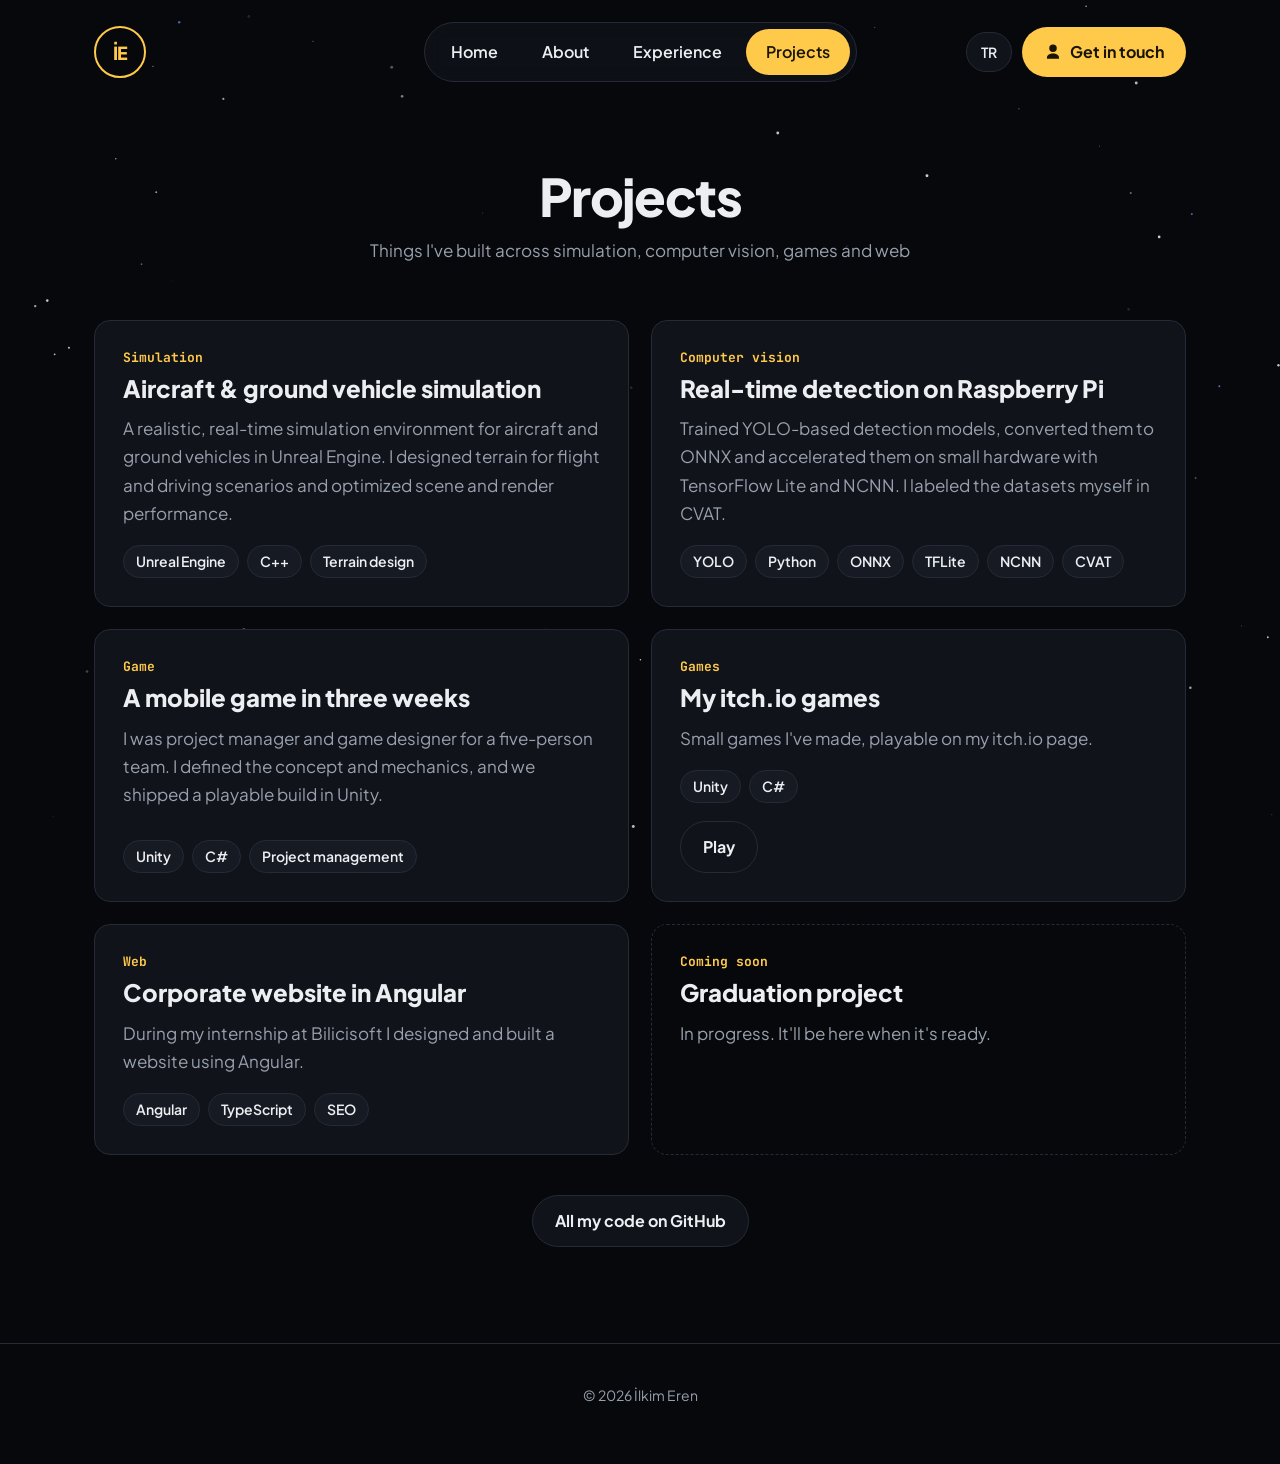
==== projeler.html @ 9e012ad8 "Add files via upload" ====
<!doctype html>
<html lang="tr" data-lang="tr">
<head>
<meta charset="utf-8">
<meta name="viewport" content="width=device-width, initial-scale=1">
<title>Projeler · İlkim Eren</title>
<meta name="description" content="İlkim Eren'in projeleri: simülasyon, görüntü işleme, oyun ve web.">
<link rel="preconnect" href="https://fonts.googleapis.com">
<link rel="preconnect" href="https://fonts.gstatic.com" crossorigin>
<link href="https://fonts.googleapis.com/css2?family=Plus+Jakarta+Sans:wght@400;500;600;700;800&family=Yellowtail&family=JetBrains+Mono:wght@700&display=swap" rel="stylesheet">
<link rel="stylesheet" href="style.css">
</head>
<body>
<canvas id="stars" aria-hidden="true"></canvas>
<div class="glow" aria-hidden="true"></div>
<div class="glow-dot" aria-hidden="true"></div>

<div class="wrap">
  <header class="top">
    <a class="logo" href="index.html" aria-label="Ana sayfa">İE</a>
    <nav class="pill">
      <a href="index.html"><span class="tr">Ana sayfa</span><span class="en">Home</span></a>
      <a href="index.html#hakkimda"><span class="tr">Hakkımda</span><span class="en">About</span></a>
      <a href="index.html#deneyim"><span class="tr">Deneyim</span><span class="en">Experience</span></a>
      <a class="active" href="projeler.html"><span class="tr">Projeler</span><span class="en">Projects</span></a>
    </nav>
    <div class="right">
      <button class="lang" id="langBtn" aria-label="Dil değiştir / Switch language">EN</button>
      <a class="btn yellow hide-sm" href="index.html#iletisim">
        <svg viewBox="0 0 24 24" fill="currentColor" aria-hidden="true"><path d="M12 12a5 5 0 1 0 0-10 5 5 0 0 0 0 10Zm0 2c-4.4 0-8 2.2-8 5v2h16v-2c0-2.8-3.6-5-8-5Z"/></svg>
        <span class="tr">İletişime geç</span><span class="en">Get in touch</span>
      </a>
    </div>
  </header>

  <main>
    <section style="padding-top:64px">
      <div class="head">
        <h2><span class="tr">Projeler</span><span class="en">Projects</span></h2>
        <p><span class="tr">Simülasyon, görüntü işleme, oyun ve web üzerine yaptıklarım</span><span class="en">Things I've built across simulation, computer vision, games and web</span></p>
      </div>

      <div class="projects">
        <article class="project reveal">
          <div class="kind"><span class="tr">Simülasyon</span><span class="en">Simulation</span></div>
          <h3><span class="tr">Uçak ve kara aracı simülasyonu</span><span class="en">Aircraft &amp; ground vehicle simulation</span></h3>
          <p><span class="tr">Unreal Engine ile uçak ve kara araçları için gerçekçi, gerçek zamanlı bir simülasyon ortamı. Uçuş ve sürüş senaryolarına uygun arazi tasarladım; sahne ve render performansını akıcı çalışacak şekilde optimize ettim.</span><span class="en">A realistic, real-time simulation environment for aircraft and ground vehicles in Unreal Engine. I designed terrain for flight and driving scenarios and optimized scene and render performance.</span></p>
          <ul class="tags"><li>Unreal Engine</li><li>C++</li><li><span class="tr">Arazi tasarımı</span><span class="en">Terrain design</span></li></ul>
        </article>

        <article class="project reveal">
          <div class="kind"><span class="tr">Görüntü işleme</span><span class="en">Computer vision</span></div>
          <h3><span class="tr">Raspberry Pi'de gerçek zamanlı tespit</span><span class="en">Real-time detection on Raspberry Pi</span></h3>
          <p><span class="tr">YOLO tabanlı nesne tespiti modelleri eğittim, ONNX'e dönüştürüp TensorFlow Lite ve NCNN ile küçük donanımda hızlandırdım. Veri setlerini CVAT ile kendim etiketledim.</span><span class="en">Trained YOLO-based detection models, converted them to ONNX and accelerated them on small hardware with TensorFlow Lite and NCNN. I labeled the datasets myself in CVAT.</span></p>
          <ul class="tags"><li>YOLO</li><li>Python</li><li>ONNX</li><li>TFLite</li><li>NCNN</li><li>CVAT</li></ul>
        </article>

        <article class="project reveal">
          <div class="kind"><span class="tr">Oyun</span><span class="en">Game</span></div>
          <h3><span class="tr">Üç haftada mobil oyun</span><span class="en">A mobile game in three weeks</span></h3>
          <p><span class="tr">Beş kişilik ekibin proje yöneticisi ve oyun tasarımcısıydım. Konsepti ve mekanikleri belirledim, oyunu Unity ile oynanabilir sürüme taşıdık.</span><span class="en">I was project manager and game designer for a five-person team. I defined the concept and mechanics, and we shipped a playable build in Unity.</span></p>
          <ul class="tags"><li>Unity</li><li>C#</li><li><span class="tr">Proje yönetimi</span><span class="en">Project management</span></li></ul>
        </article>

        <article class="project reveal">
          <div class="kind"><span class="tr">Oyun</span><span class="en">Games</span></div>
          <h3><span class="tr">itch.io oyunlarım</span><span class="en">My itch.io games</span></h3>
          <p><span class="tr">Kendi yaptığım küçük oyunlar itch.io sayfamda oynanabilir durumda.</span><span class="en">Small games I've made, playable on my itch.io page.</span></p>
          <ul class="tags"><li>Unity</li><li>C#</li></ul>
          <div class="links"><a class="btn outline" href="https://ilqim.itch.io" target="_blank" rel="noopener"><span class="tr">Oyna</span><span class="en">Play</span></a></div>
        </article>

        <article class="project reveal">
          <div class="kind">Web</div>
          <h3><span class="tr">Angular ile kurumsal web sitesi</span><span class="en">Corporate website in Angular</span></h3>
          <p><span class="tr">Bilicisoft'taki stajımda Angular kullanarak bir web sitesini tasarlayıp geliştirdim.</span><span class="en">During my internship at Bilicisoft I designed and built a website using Angular.</span></p>
          <ul class="tags"><li>Angular</li><li>TypeScript</li><li>SEO</li></ul>
        </article>

        <article class="project soon reveal">
          <div class="kind"><span class="tr">Yakında</span><span class="en">Coming soon</span></div>
          <h3><span class="tr">Bitirme projesi</span><span class="en">Graduation project</span></h3>
          <p><span class="tr">Üzerinde çalışıyorum. Hazır olunca burada olacak.</span><span class="en">In progress. It'll be here when it's ready.</span></p>
        </article>
      </div>

      <div class="center"><a class="btn outline" href="https://github.com/ilqim" target="_blank" rel="noopener"><span class="tr">Tüm kodlarım GitHub'da</span><span class="en">All my code on GitHub</span></a></div>
    </section>
  </main>
</div>
<footer><div class="wrap">© 2026 İlkim Eren</div></footer>
<script src="main.js"></script>
</body>
</html>
---- style.css ----
:root{
  --bg:#07080C; --surface:#10131A; --surface2:#161A23; --line:#252A36;
  --ink:#ECEEF2; --muted:#98A0AD; --accent:#FFC94A; --accentInk:#1A1405;
  --blue:#4C8DFF;
}
*{box-sizing:border-box}
html{scroll-behavior:smooth}
body{margin:0;background:var(--bg);color:var(--ink);font:400 17px/1.65 "Plus Jakarta Sans",system-ui,sans-serif;-webkit-font-smoothing:antialiased;overflow-x:hidden}
a{color:inherit}
a:focus-visible,button:focus-visible{outline:2px solid var(--accent);outline-offset:3px;border-radius:8px}
.wrap{max-width:1140px;margin:0 auto;padding:0 24px;position:relative;z-index:2}
html[data-lang="tr"] .en, html[data-lang="en"] .tr{display:none}

/* yıldızlar ve mouse ışığı */
#stars{position:fixed;inset:0;z-index:0;pointer-events:none}
.glow{position:fixed;left:0;top:0;width:520px;height:520px;margin:-260px 0 0 -260px;border-radius:50%;
  background:radial-gradient(circle,rgba(255,201,74,.16) 0%,rgba(76,141,255,.08) 35%,transparent 70%);
  pointer-events:none;z-index:1;will-change:transform;opacity:0;transition:opacity .4s}
.glow-dot{position:fixed;left:0;top:0;width:10px;height:10px;margin:-5px 0 0 -5px;border-radius:50%;
  background:var(--accent);box-shadow:0 0 14px 4px rgba(255,201,74,.65);pointer-events:none;z-index:50;opacity:0;transition:opacity .3s}
body.has-mouse .glow,body.has-mouse .glow-dot{opacity:1}
@media (pointer:coarse){.glow,.glow-dot{display:none}}

/* üst menü */
.top{display:grid;grid-template-columns:1fr auto 1fr;align-items:center;padding:22px 0;gap:16px}
.logo{width:52px;height:52px;border-radius:50%;border:2px solid var(--accent);display:grid;place-items:center;
  font:800 18px "Plus Jakarta Sans",system-ui,sans-serif;color:var(--accent);text-decoration:none;letter-spacing:-.04em}
.pill{display:flex;gap:4px;padding:6px;border:1px solid var(--line);border-radius:999px;background:rgba(16,19,26,.75);backdrop-filter:blur(10px)}
.pill a{padding:10px 20px;border-radius:999px;text-decoration:none;font-weight:600;font-size:16px;color:var(--ink)}
.pill a:hover{background:var(--surface2)}
.pill a.active{background:var(--accent);color:var(--accentInk)}
.right{display:flex;justify-content:flex-end;align-items:center;gap:10px}
.lang{background:var(--surface);border:1px solid var(--line);color:var(--ink);border-radius:999px;padding:10px 14px;font:600 14px "Plus Jakarta Sans",system-ui,sans-serif;cursor:pointer}
.btn{display:inline-flex;align-items:center;gap:8px;padding:12px 22px;border-radius:999px;font-weight:700;font-size:16px;text-decoration:none;border:0;cursor:pointer}
.btn.yellow{background:var(--accent);color:var(--accentInk)}
.btn.yellow:hover{filter:brightness(1.08)}
.btn.outline{border:1px solid var(--line);color:var(--ink);background:var(--surface)}
.btn svg{width:18px;height:18px}

/* hero */
.hero{display:grid;grid-template-columns:1.35fr 1fr;gap:48px;align-items:center;min-height:calc(100vh - 100px);padding:40px 0 80px}
.hello{font-size:34px;font-weight:500;margin:0;min-height:1.4em}
.hello .caret{display:inline-block;width:2px;height:1em;background:var(--ink);vertical-align:-.12em;margin-left:3px;animation:blink 1s steps(1) infinite}
@keyframes blink{50%{opacity:0}}
.name{position:relative;margin:4px 0 72px}
.name h1{font:800 clamp(60px,10vw,128px)/1 "Plus Jakarta Sans",sans-serif;letter-spacing:-.045em;margin:0}
.name h1 i{color:var(--accent);font-style:normal}
.script{position:absolute;left:4px;bottom:-.55em;font:400 clamp(36px,5.5vw,64px)/1 "Yellowtail",cursive;color:var(--accent);transform:rotate(-4deg);white-space:nowrap;text-shadow:0 2px 12px rgba(0,0,0,.6)}
.intro{font-size:20px;color:var(--muted);max-width:32em;margin:0 0 28px}
.intro b{color:var(--ink);font-weight:600}
.cta{display:flex;flex-wrap:wrap;gap:12px}

.now{background:var(--surface);border:1px solid var(--line);border-top:3px solid var(--accent);border-radius:14px;padding:26px;position:relative}
.now .label{font:700 13px "JetBrains Mono",monospace;color:var(--accent);margin:0 0 6px}
.now h3{font:800 26px/1.2 "Plus Jakarta Sans",system-ui,sans-serif;margin:0 0 10px}
.now p{color:var(--muted);margin:0 0 16px;font-size:16px}
.now .go{position:absolute;top:18px;right:18px;width:42px;height:42px;border-radius:50%;border:1px solid var(--line);display:grid;place-items:center;text-decoration:none}
.chips{display:flex;flex-wrap:wrap;gap:8px;list-style:none;padding:0;margin:0}
.chips li{font-size:14px;font-weight:600;border:1px solid rgba(255,201,74,.45);color:var(--accent);border-radius:6px;padding:3px 10px}

/* bölümler */
section{padding:96px 0}
.head{text-align:center;margin-bottom:56px}
.head h2{font:800 clamp(34px,5vw,52px)/1.1 "Plus Jakarta Sans",system-ui,sans-serif;letter-spacing:-.03em;margin:0 0 10px}
.head p{color:var(--muted);margin:0}

.about{display:grid;grid-template-columns:300px 1fr;gap:56px;align-items:center}
.detect{position:relative;margin:0}
.detect img{display:block;width:100%;aspect-ratio:4/5;object-fit:cover;border-radius:12px}
.bbox{position:absolute;inset:7% 9% 26% 9%;border:2px solid var(--accent)}
.bbox span{position:absolute;top:-2px;left:-2px;transform:translateY(-100%);background:var(--accent);color:var(--accentInk);font:700 12px/1 "JetBrains Mono",monospace;padding:5px 7px}
.about p{font-size:18px;margin:0 0 16px;max-width:40em}
.stats{display:flex;flex-wrap:wrap;gap:14px;margin-top:24px}
.stat{background:var(--surface);border:1px solid var(--line);border-radius:12px;padding:14px 20px}
.stat b{display:block;font:800 26px "Plus Jakarta Sans",system-ui,sans-serif;color:var(--accent)}
.stat small{color:var(--muted);font-size:14px}

/* zaman çizelgesi */
.timeline{position:relative;list-style:none;padding:0;margin:0}
.timeline::before{content:"";position:absolute;left:50%;top:0;bottom:0;width:2px;background:var(--line);transform:translateX(-50%)}
.timeline > li{position:relative;width:50%;padding:0 48px 48px 0}
.timeline > li:nth-child(even){margin-left:50%;padding:0 0 48px 48px}
.timeline > li::after{content:"";position:absolute;top:34px;right:-7px;width:14px;height:14px;border-radius:50%;background:var(--accent);box-shadow:0 0 0 5px var(--bg),0 0 18px rgba(255,201,74,.7)}
.timeline > li:nth-child(even)::after{right:auto;left:-7px}
.card{background:var(--surface);border:1px solid var(--line);border-radius:14px;padding:26px;transition:border-color .2s}
.card:hover{border-color:rgba(255,201,74,.5)}
.card .row{display:flex;gap:14px;align-items:center;margin-bottom:14px}
.icon{flex:none;width:46px;height:46px;border-radius:50%;background:var(--surface2);display:grid;place-items:center;color:var(--blue)}
.icon svg{width:22px;height:22px}
.card h3{font:800 20px/1.25 "Plus Jakarta Sans",system-ui,sans-serif;margin:0}
.card .co{color:var(--muted);font-size:15px}
.card ul{margin:0 0 18px;padding-left:18px;color:#C9CED7}
.card ul li{margin-bottom:6px}
.year{display:inline-block;border:1px solid var(--line);color:var(--blue);font-weight:700;font-size:15px;border-radius:999px;padding:3px 14px}
.reveal{opacity:0;transform:translateY(24px);transition:opacity .6s ease,transform .6s ease}
.reveal.in{opacity:1;transform:none}

/* yetenekler */
.skills{display:grid;grid-template-columns:repeat(3,1fr);gap:20px}
.skills .card h3{margin-bottom:14px;font-size:18px}
.tags{display:flex;flex-wrap:wrap;gap:8px;list-style:none;padding:0;margin:0}
.tags li{font-size:14px;font-weight:600;background:var(--surface2);border:1px solid var(--line);border-radius:999px;padding:4px 12px}

/* projeler */
.projects{display:grid;grid-template-columns:repeat(2,1fr);gap:22px}
.project{background:var(--surface);border:1px solid var(--line);border-radius:16px;padding:28px;display:flex;flex-direction:column}
.project .kind{font:700 13px "JetBrains Mono",monospace;color:var(--accent);margin-bottom:8px}
.project h3{font:800 24px/1.2 "Plus Jakarta Sans",system-ui,sans-serif;margin:0 0 12px}
.project p{color:var(--muted);margin:0 0 18px;flex:1}
.project .links{display:flex;gap:10px;margin-top:18px}
.project.soon{border-style:dashed;background:transparent}
.center{text-align:center;margin-top:40px}

/* iletişim */
.contact{text-align:center}
.contact p{color:var(--muted);font-size:20px;margin:0 0 28px}
.contact .cta{justify-content:center}
footer{padding:40px 0 56px;color:var(--muted);font-size:14px;text-align:center;border-top:1px solid var(--line)}

@media (max-width:900px){
  .top{grid-template-columns:auto 1fr}
  .pill{grid-column:1/-1;grid-row:2;overflow-x:auto;justify-self:stretch;scrollbar-width:none}
  .pill a{padding:8px 14px;font-size:15px;white-space:nowrap}
  .hero{grid-template-columns:1fr;min-height:auto;padding:24px 0 64px}
  .about{grid-template-columns:1fr;gap:32px}
  .detect{max-width:280px}
  .skills,.projects{grid-template-columns:1fr}
  .timeline::before{left:7px}
  .timeline > li,.timeline > li:nth-child(even){width:100%;margin-left:0;padding:0 0 32px 36px}
  .timeline > li::after,.timeline > li:nth-child(even)::after{left:0;right:auto}
  .wrap{padding:0 16px}
  .btn.yellow.hide-sm{display:none}
}
@media (prefers-reduced-motion:reduce){
  .reveal{opacity:1;transform:none;transition:none}
  .hello .caret{animation:none}
}
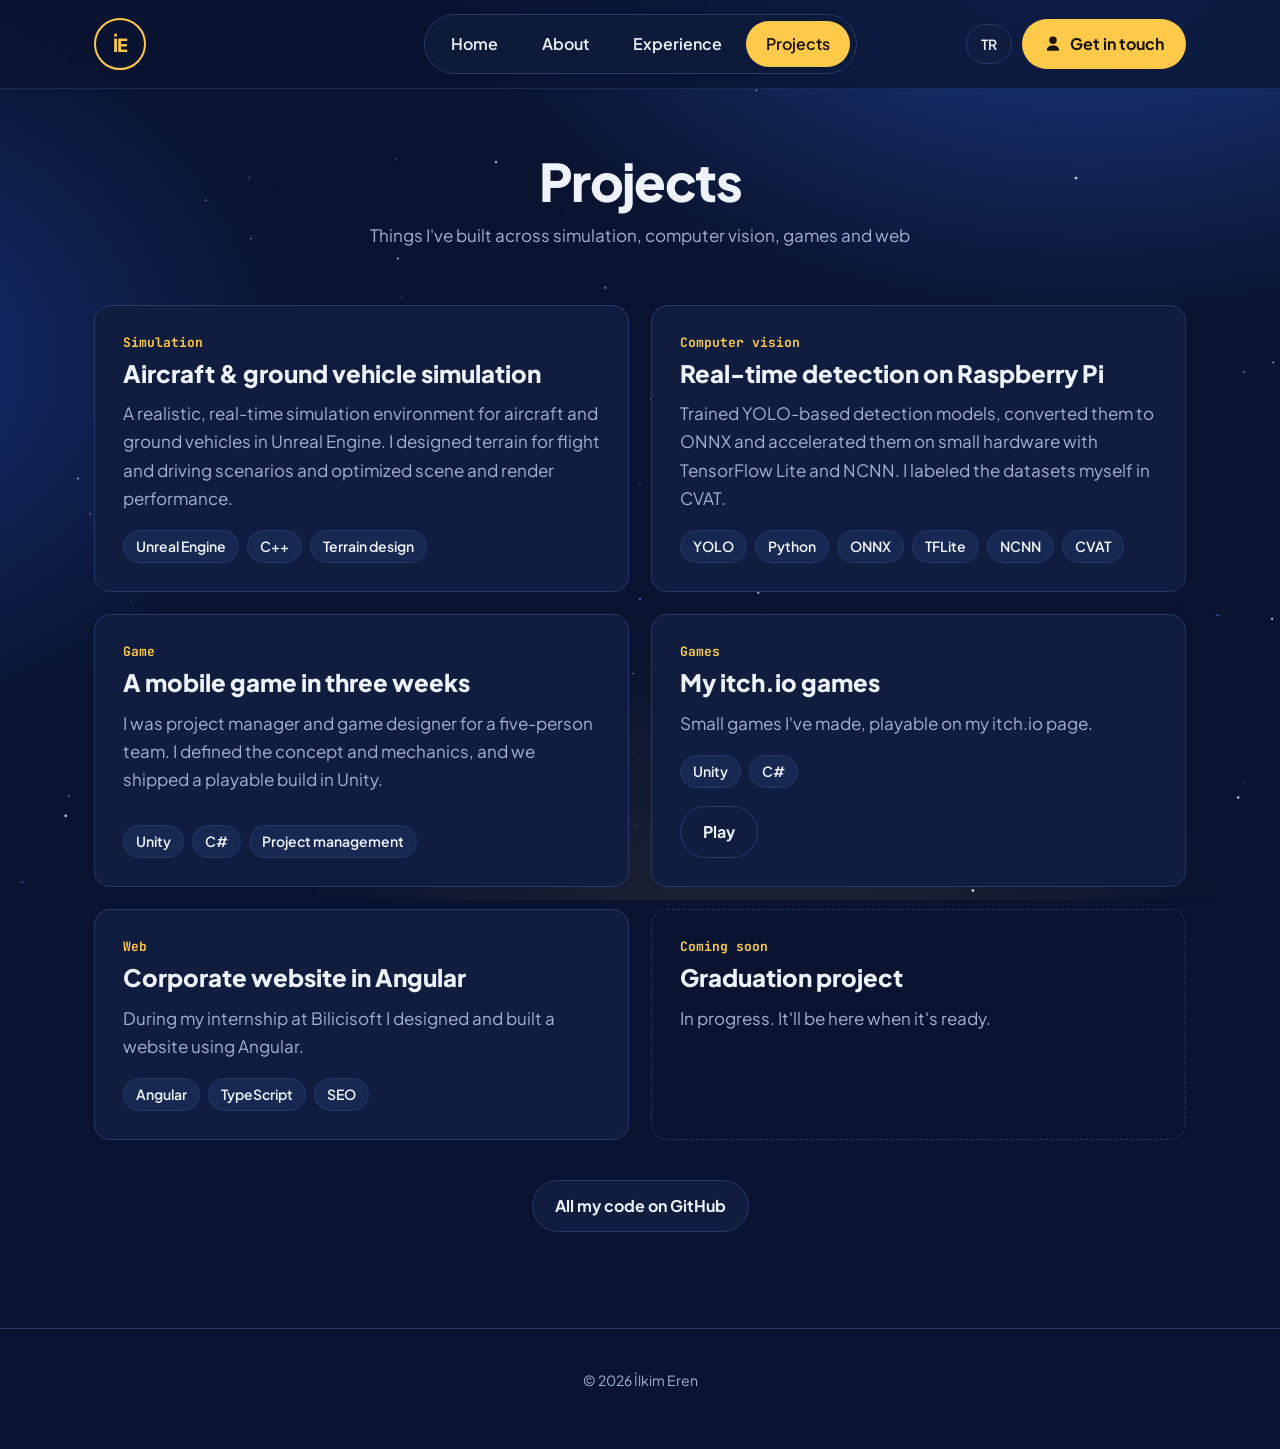
==== commit b9efaba9: "Add files via upload" ====
--- a/projeler.html
+++ b/projeler.html
@@ -15,8 +15,7 @@
 <div class="glow" aria-hidden="true"></div>
 <div class="glow-dot" aria-hidden="true"></div>
 
-<div class="wrap">
-  <header class="top">
+<header class="topbar"><div class="wrap top">
     <a class="logo" href="index.html" aria-label="Ana sayfa">İE</a>
     <nav class="pill">
       <a href="index.html"><span class="tr">Ana sayfa</span><span class="en">Home</span></a>
@@ -31,8 +30,9 @@
         <span class="tr">İletişime geç</span><span class="en">Get in touch</span>
       </a>
     </div>
-  </header>
+  </div></header>
 
+<div class="wrap">
   <main>
     <section style="padding-top:64px">
       <div class="head">
--- a/style.css
+++ b/style.css
@@ -1,11 +1,11 @@
 :root{
-  --bg:#07080C; --surface:#10131A; --surface2:#161A23; --line:#252A36;
-  --ink:#ECEEF2; --muted:#98A0AD; --accent:#FFC94A; --accentInk:#1A1405;
+  --bg:#0A1430; --surface:#101D3E; --surface2:#172852; --line:#243A6E;
+  --ink:#EEF2FA; --muted:#A3B2D1; --accent:#FFC94A; --accentInk:#1A1405;
   --blue:#4C8DFF;
 }
 *{box-sizing:border-box}
 html{scroll-behavior:smooth}
-body{margin:0;background:var(--bg);color:var(--ink);font:400 17px/1.65 "Plus Jakarta Sans",system-ui,sans-serif;-webkit-font-smoothing:antialiased;overflow-x:hidden}
+body{margin:0;background:radial-gradient(1100px 700px at 85% -10%,#1C3F8F 0%,transparent 60%),radial-gradient(900px 700px at -15% 40%,#14327A 0%,transparent 55%),radial-gradient(800px 600px at 60% 110%,rgba(255,201,74,.10) 0%,transparent 60%),var(--bg);background-attachment:fixed;color:var(--ink);font:400 17px/1.65 "Plus Jakarta Sans",system-ui,sans-serif;-webkit-font-smoothing:antialiased;overflow-x:hidden}
 a{color:inherit}
 a:focus-visible,button:focus-visible{outline:2px solid var(--accent);outline-offset:3px;border-radius:8px}
 .wrap{max-width:1140px;margin:0 auto;padding:0 24px;position:relative;z-index:2}
@@ -16,16 +16,19 @@
 .glow{position:fixed;left:0;top:0;width:520px;height:520px;margin:-260px 0 0 -260px;border-radius:50%;
   background:radial-gradient(circle,rgba(255,201,74,.16) 0%,rgba(76,141,255,.08) 35%,transparent 70%);
   pointer-events:none;z-index:1;will-change:transform;opacity:0;transition:opacity .4s}
-.glow-dot{position:fixed;left:0;top:0;width:10px;height:10px;margin:-5px 0 0 -5px;border-radius:50%;
+.glow-dot{position:fixed;left:0;top:0;width:12px;height:12px;margin:-6px 0 0 -6px;border-radius:50%;
   background:var(--accent);box-shadow:0 0 14px 4px rgba(255,201,74,.65);pointer-events:none;z-index:50;opacity:0;transition:opacity .3s}
 body.has-mouse .glow,body.has-mouse .glow-dot{opacity:1}
+@media (pointer:fine){html,body,a,button,*{cursor:none!important}}
 @media (pointer:coarse){.glow,.glow-dot{display:none}}
 
 /* üst menü */
-.top{display:grid;grid-template-columns:1fr auto 1fr;align-items:center;padding:22px 0;gap:16px}
+.topbar{position:sticky;top:0;z-index:40;background:rgba(10,20,48,.72);backdrop-filter:blur(14px);-webkit-backdrop-filter:blur(14px);border-bottom:1px solid rgba(36,58,110,.6)}
+.top{display:grid;grid-template-columns:1fr auto 1fr;align-items:center;padding:14px 24px;gap:16px}
+section{scroll-margin-top:90px}
 .logo{width:52px;height:52px;border-radius:50%;border:2px solid var(--accent);display:grid;place-items:center;
   font:800 18px "Plus Jakarta Sans",system-ui,sans-serif;color:var(--accent);text-decoration:none;letter-spacing:-.04em}
-.pill{display:flex;gap:4px;padding:6px;border:1px solid var(--line);border-radius:999px;background:rgba(16,19,26,.75);backdrop-filter:blur(10px)}
+.pill{display:flex;gap:4px;padding:6px;border:1px solid var(--line);border-radius:999px;background:rgba(16,29,62,.8);backdrop-filter:blur(10px)}
 .pill a{padding:10px 20px;border-radius:999px;text-decoration:none;font-weight:600;font-size:16px;color:var(--ink)}
 .pill a:hover{background:var(--surface2)}
 .pill a.active{background:var(--accent);color:var(--accentInk)}
@@ -39,11 +42,11 @@
 
 /* hero */
 .hero{display:grid;grid-template-columns:1.35fr 1fr;gap:48px;align-items:center;min-height:calc(100vh - 100px);padding:40px 0 80px}
-.hello{font-size:34px;font-weight:500;margin:0;min-height:1.4em}
-.hello .caret{display:inline-block;width:2px;height:1em;background:var(--ink);vertical-align:-.12em;margin-left:3px;animation:blink 1s steps(1) infinite}
+.hello{font-size:34px;font-weight:500;margin:0 0 6px}
+.name .caret{display:inline-block;width:.07em;height:.85em;background:var(--accent);vertical-align:-.05em;margin-left:.06em;border-radius:2px;animation:blink 1s steps(1) infinite}
 @keyframes blink{50%{opacity:0}}
-.name{position:relative;margin:4px 0 72px}
-.name h1{font:800 clamp(60px,10vw,128px)/1 "Plus Jakarta Sans",sans-serif;letter-spacing:-.045em;margin:0}
+.name{position:relative;margin:0 0 32px}
+.name h1{min-height:2.1em;font:800 clamp(46px,7.2vw,92px)/1.05 "Plus Jakarta Sans",sans-serif;letter-spacing:-.045em;margin:0}
 .name h1 i{color:var(--accent);font-style:normal}
 .script{position:absolute;left:4px;bottom:-.55em;font:400 clamp(36px,5.5vw,64px)/1 "Yellowtail",cursive;color:var(--accent);transform:rotate(-4deg);white-space:nowrap;text-shadow:0 2px 12px rgba(0,0,0,.6)}
 .intro{font-size:20px;color:var(--muted);max-width:32em;margin:0 0 28px}
@@ -129,9 +132,10 @@
   .timeline > li,.timeline > li:nth-child(even){width:100%;margin-left:0;padding:0 0 32px 36px}
   .timeline > li::after,.timeline > li:nth-child(even)::after{left:0;right:auto}
   .wrap{padding:0 16px}
+  .top{padding:12px 16px}
   .btn.yellow.hide-sm{display:none}
 }
 @media (prefers-reduced-motion:reduce){
   .reveal{opacity:1;transform:none;transition:none}
-  .hello .caret{animation:none}
+  .name .caret{animation:none}
 }
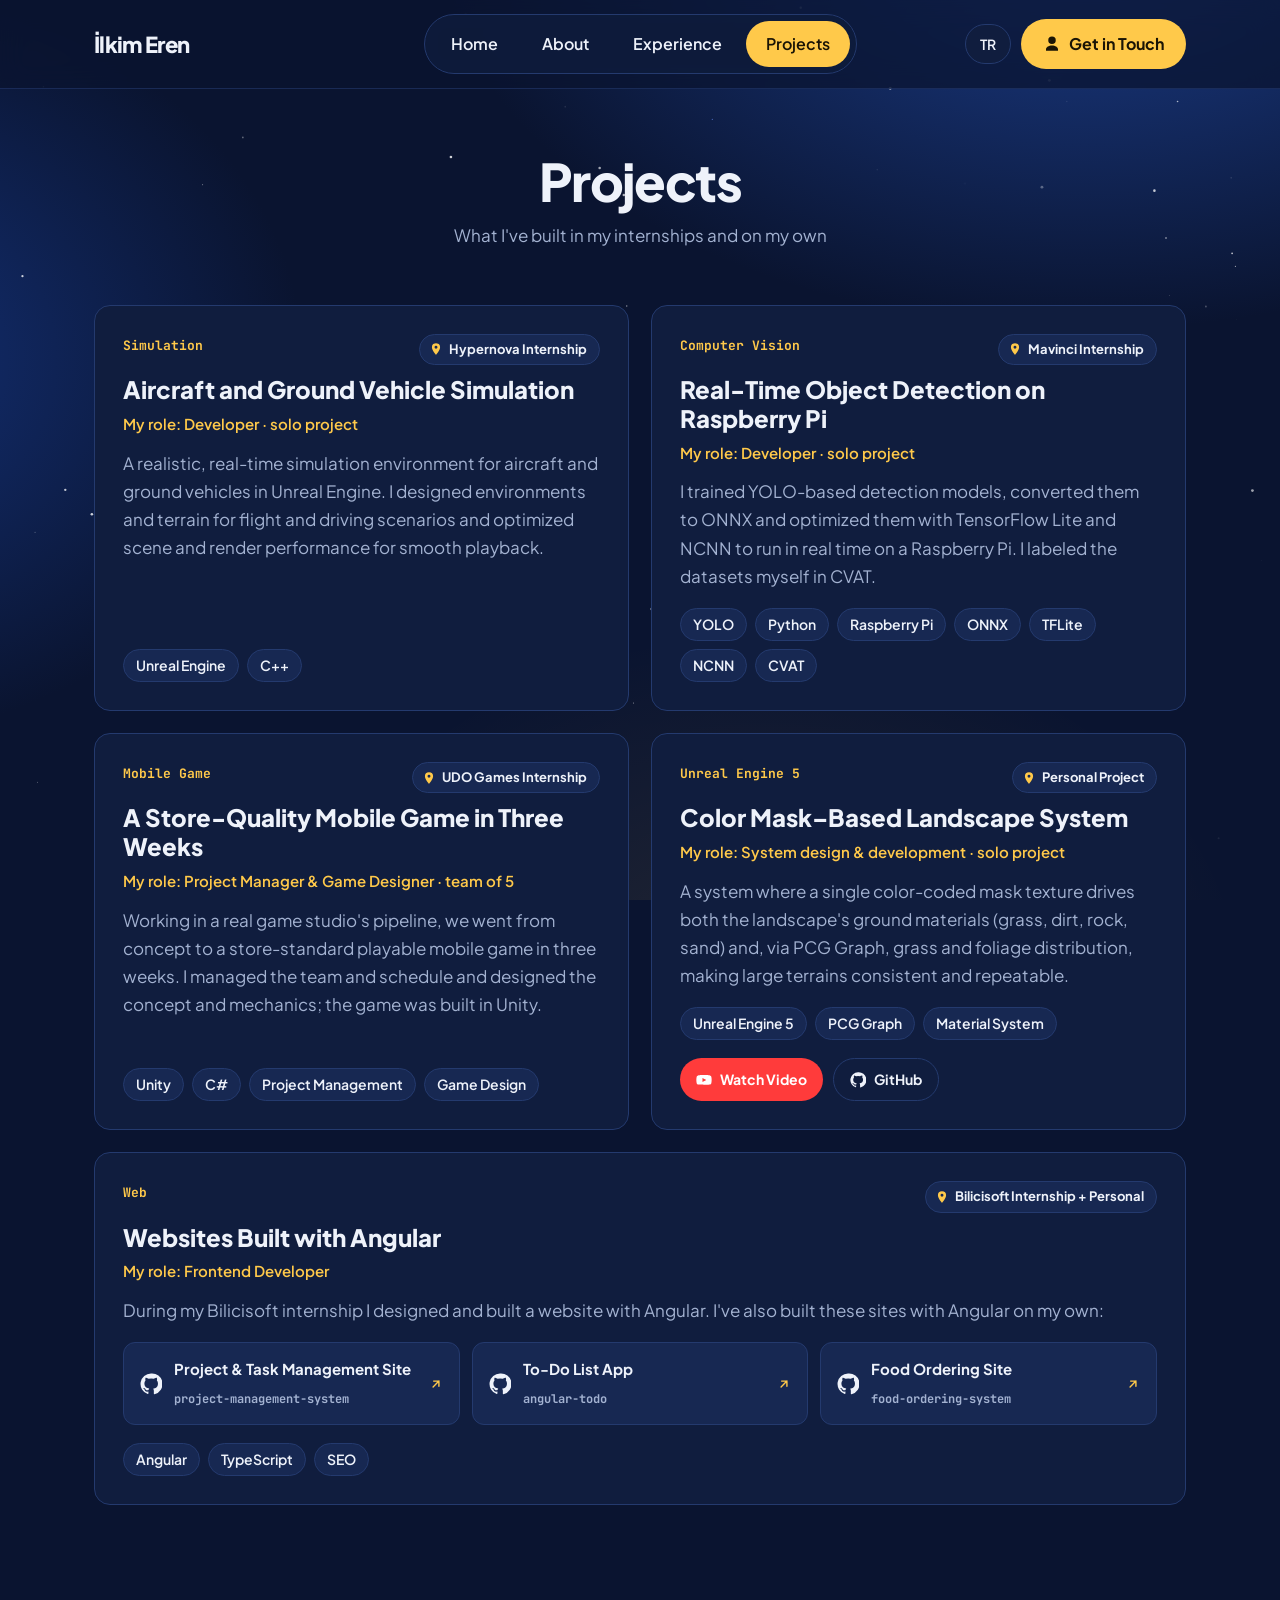
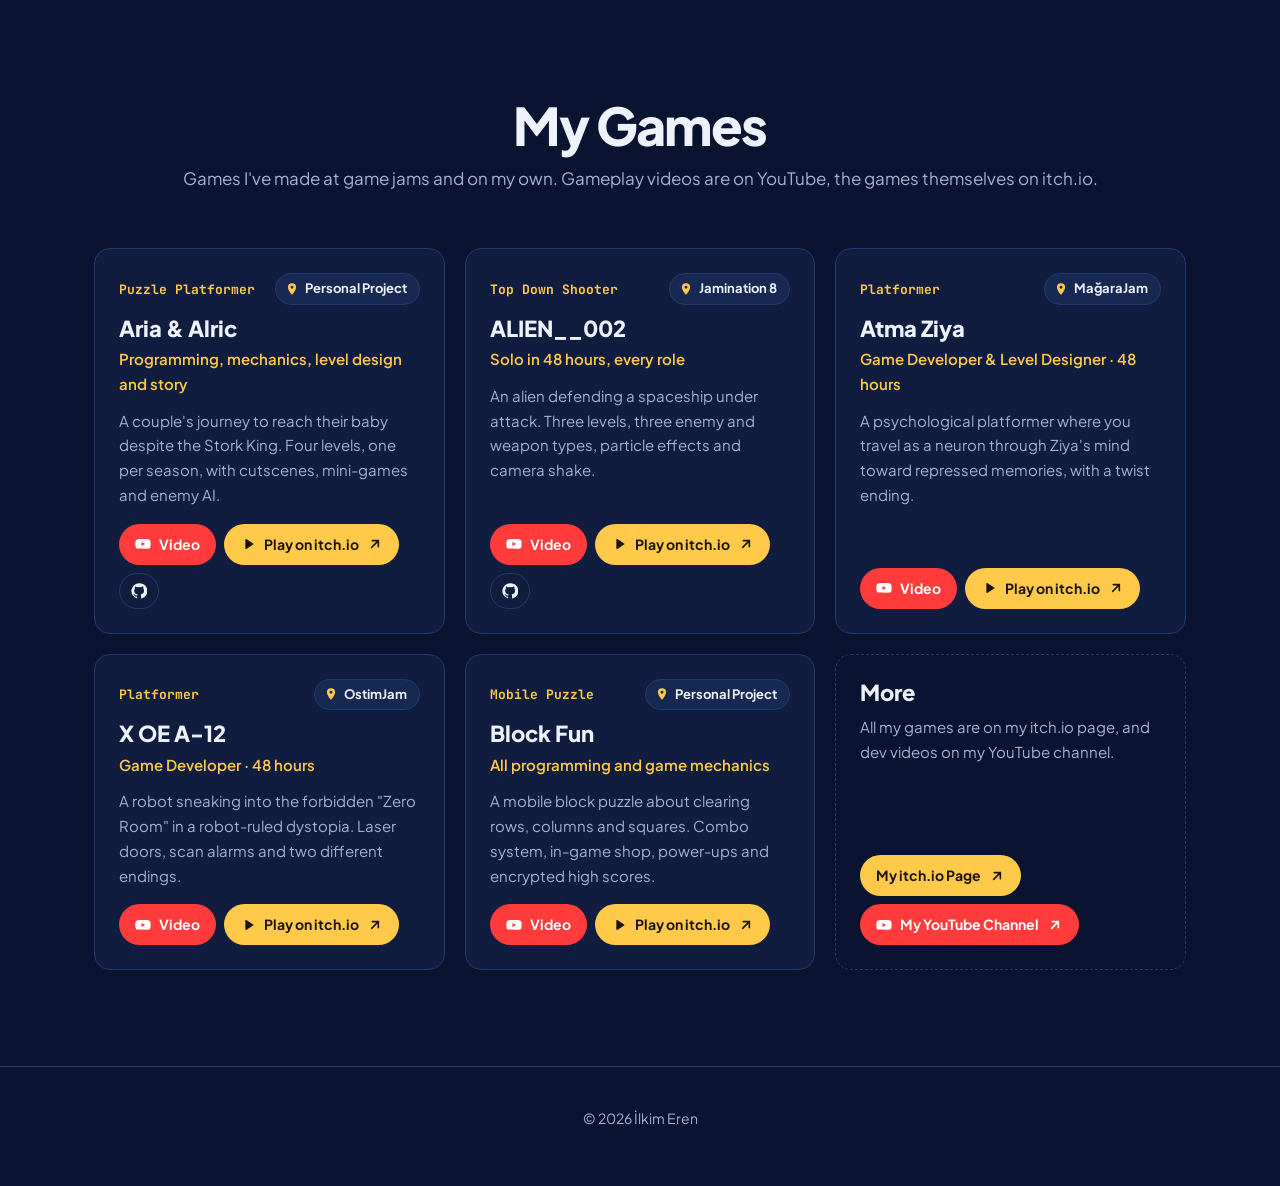
==== commit 40879eca: "Add files via upload" ====
--- a/projeler.html
+++ b/projeler.html
@@ -4,31 +4,36 @@
 <meta charset="utf-8">
 <meta name="viewport" content="width=device-width, initial-scale=1">
 <title>Projeler · İlkim Eren</title>
-<meta name="description" content="İlkim Eren'in projeleri: simülasyon, görüntü işleme, oyun ve web.">
+<meta name="description" content="İlkim Eren'in projeleri ve oyunları: simülasyon, görüntü işleme, oyun ve web.">
 <link rel="preconnect" href="https://fonts.googleapis.com">
 <link rel="preconnect" href="https://fonts.gstatic.com" crossorigin>
-<link href="https://fonts.googleapis.com/css2?family=Plus+Jakarta+Sans:wght@400;500;600;700;800&family=Yellowtail&family=JetBrains+Mono:wght@700&display=swap" rel="stylesheet">
+<link href="https://fonts.googleapis.com/css2?family=Plus+Jakarta+Sans:wght@400;500;600;700;800&family=JetBrains+Mono:wght@700&display=swap" rel="stylesheet">
 <link rel="stylesheet" href="style.css">
 </head>
 <body>
+<svg width="0" height="0" style="position:absolute" aria-hidden="true">
+  <symbol id="i-pin" viewBox="0 0 24 24"><path fill="currentColor" d="M12 2a7 7 0 0 0-7 7c0 5.2 7 13 7 13s7-7.8 7-13a7 7 0 0 0-7-7Zm0 9.5A2.5 2.5 0 1 1 12 6.5a2.5 2.5 0 0 1 0 5Z"/></symbol>
+  <symbol id="i-yt" viewBox="0 0 24 24"><path fill="currentColor" d="M23 7.2a3 3 0 0 0-2.1-2.1C19 4.6 12 4.6 12 4.6s-7 0-8.9.5A3 3 0 0 0 1 7.2 31 31 0 0 0 .5 12a31 31 0 0 0 .5 4.8 3 3 0 0 0 2.1 2.1c1.9.5 8.9.5 8.9.5s7 0 8.9-.5a3 3 0 0 0 2.1-2.1 31 31 0 0 0 .5-4.8 31 31 0 0 0-.5-4.8ZM9.7 15.1V8.9l5.8 3.1Z"/></symbol>
+  <symbol id="i-gh" viewBox="0 0 24 24"><path fill="currentColor" d="M12 .5a11.5 11.5 0 0 0-3.6 22.4c.6.1.8-.3.8-.6v-2c-3.2.7-3.9-1.5-3.9-1.5-.5-1.3-1.3-1.7-1.3-1.7-1-.7.1-.7.1-.7 1.2.1 1.8 1.2 1.8 1.2 1 1.8 2.8 1.3 3.5 1 .1-.8.4-1.3.7-1.6-2.6-.3-5.3-1.3-5.3-5.7 0-1.3.5-2.3 1.2-3.1-.1-.3-.5-1.5.1-3.1 0 0 1-.3 3.2 1.2a11 11 0 0 1 5.8 0C17.3 4.9 18.3 5.2 18.3 5.2c.6 1.6.2 2.8.1 3.1.8.8 1.2 1.9 1.2 3.1 0 4.4-2.7 5.4-5.3 5.7.4.4.8 1.1.8 2.2v3.2c0 .3.2.7.8.6A11.5 11.5 0 0 0 12 .5Z"/></symbol>
+  <symbol id="i-ext" viewBox="0 0 24 24"><path fill="none" stroke="currentColor" stroke-width="2.4" stroke-linecap="round" d="M7 17 17 7M8 7h9v9"/></symbol>
+  <symbol id="i-play" viewBox="0 0 24 24"><path fill="currentColor" d="M8 5.5v13a1 1 0 0 0 1.5.9l10.2-6.5a1 1 0 0 0 0-1.8L9.5 4.6A1 1 0 0 0 8 5.5Z"/></symbol>
+  <symbol id="i-user" viewBox="0 0 24 24"><path fill="currentColor" d="M12 12a5 5 0 1 0 0-10 5 5 0 0 0 0 10Zm0 2c-4.4 0-8 2.2-8 5v2h16v-2c0-2.8-3.6-5-8-5Z"/></symbol>
+</svg>
 <canvas id="stars" aria-hidden="true"></canvas>
 <div class="glow" aria-hidden="true"></div>
 <div class="glow-dot" aria-hidden="true"></div>
 
 <header class="topbar"><div class="wrap top">
-    <a class="logo" href="index.html" aria-label="Ana sayfa">İE</a>
+    <a class="logo" href="index.html">İlkim Eren</a>
     <nav class="pill">
-      <a href="index.html"><span class="tr">Ana sayfa</span><span class="en">Home</span></a>
+      <a href="index.html"><span class="tr">Ana Sayfa</span><span class="en">Home</span></a>
       <a href="index.html#hakkimda"><span class="tr">Hakkımda</span><span class="en">About</span></a>
       <a href="index.html#deneyim"><span class="tr">Deneyim</span><span class="en">Experience</span></a>
       <a class="active" href="projeler.html"><span class="tr">Projeler</span><span class="en">Projects</span></a>
     </nav>
     <div class="right">
       <button class="lang" id="langBtn" aria-label="Dil değiştir / Switch language">EN</button>
-      <a class="btn yellow hide-sm" href="index.html#iletisim">
-        <svg viewBox="0 0 24 24" fill="currentColor" aria-hidden="true"><path d="M12 12a5 5 0 1 0 0-10 5 5 0 0 0 0 10Zm0 2c-4.4 0-8 2.2-8 5v2h16v-2c0-2.8-3.6-5-8-5Z"/></svg>
-        <span class="tr">İletişime geç</span><span class="en">Get in touch</span>
-      </a>
+      <a class="btn yellow hide-sm" href="index.html#iletisim"><svg><use href="#i-user"/></svg><span class="tr">İletişime Geç</span><span class="en">Get in Touch</span></a>
     </div>
   </div></header>
 
@@ -37,54 +42,133 @@
     <section style="padding-top:64px">
       <div class="head">
         <h2><span class="tr">Projeler</span><span class="en">Projects</span></h2>
-        <p><span class="tr">Simülasyon, görüntü işleme, oyun ve web üzerine yaptıklarım</span><span class="en">Things I've built across simulation, computer vision, games and web</span></p>
+        <p><span class="tr">Stajlarımda ve kendi başıma geliştirdiklerim</span><span class="en">What I've built in my internships and on my own</span></p>
       </div>
 
       <div class="projects">
         <article class="project reveal">
-          <div class="kind"><span class="tr">Simülasyon</span><span class="en">Simulation</span></div>
-          <h3><span class="tr">Uçak ve kara aracı simülasyonu</span><span class="en">Aircraft &amp; ground vehicle simulation</span></h3>
-          <p><span class="tr">Unreal Engine ile uçak ve kara araçları için gerçekçi, gerçek zamanlı bir simülasyon ortamı. Uçuş ve sürüş senaryolarına uygun arazi tasarladım; sahne ve render performansını akıcı çalışacak şekilde optimize ettim.</span><span class="en">A realistic, real-time simulation environment for aircraft and ground vehicles in Unreal Engine. I designed terrain for flight and driving scenarios and optimized scene and render performance.</span></p>
-          <ul class="tags"><li>Unreal Engine</li><li>C++</li><li><span class="tr">Arazi tasarımı</span><span class="en">Terrain design</span></li></ul>
+          <div class="ptop"><span class="kind"><span class="tr">Simülasyon</span><span class="en">Simulation</span></span><span class="pin"><svg><use href="#i-pin"/></svg><span class="tr">Hypernova Stajı</span><span class="en">Hypernova Internship</span></span></div>
+          <h3><span class="tr">Uçak ve Kara Aracı Simülasyonu</span><span class="en">Aircraft and Ground Vehicle Simulation</span></h3>
+          <p class="role"><span class="tr">Görevim: Geliştirici · tek kişilik proje</span><span class="en">My role: Developer · solo project</span></p>
+          <p><span class="tr">Unreal Engine ile uçak ve kara araçları için gerçekçi, gerçek zamanlı bir simülasyon ortamı. Uçuş ve sürüş senaryolarına uygun ortam ve arazi tasarladım; sahne ve render performansını akıcı çalışacak şekilde optimize ettim.</span><span class="en">A realistic, real-time simulation environment for aircraft and ground vehicles in Unreal Engine. I designed environments and terrain for flight and driving scenarios and optimized scene and render performance for smooth playback.</span></p>
+          <ul class="tags"><li>Unreal Engine</li><li>C++</li></ul>
         </article>
 
         <article class="project reveal">
-          <div class="kind"><span class="tr">Görüntü işleme</span><span class="en">Computer vision</span></div>
-          <h3><span class="tr">Raspberry Pi'de gerçek zamanlı tespit</span><span class="en">Real-time detection on Raspberry Pi</span></h3>
-          <p><span class="tr">YOLO tabanlı nesne tespiti modelleri eğittim, ONNX'e dönüştürüp TensorFlow Lite ve NCNN ile küçük donanımda hızlandırdım. Veri setlerini CVAT ile kendim etiketledim.</span><span class="en">Trained YOLO-based detection models, converted them to ONNX and accelerated them on small hardware with TensorFlow Lite and NCNN. I labeled the datasets myself in CVAT.</span></p>
-          <ul class="tags"><li>YOLO</li><li>Python</li><li>ONNX</li><li>TFLite</li><li>NCNN</li><li>CVAT</li></ul>
+          <div class="ptop"><span class="kind"><span class="tr">Görüntü İşleme</span><span class="en">Computer Vision</span></span><span class="pin"><svg><use href="#i-pin"/></svg><span class="tr">Mavinci Stajı</span><span class="en">Mavinci Internship</span></span></div>
+          <h3><span class="tr">Raspberry Pi'de Gerçek Zamanlı Nesne Tespiti</span><span class="en">Real-Time Object Detection on Raspberry Pi</span></h3>
+          <p class="role"><span class="tr">Görevim: Geliştirici · tek kişilik proje</span><span class="en">My role: Developer · solo project</span></p>
+          <p><span class="tr">YOLO tabanlı nesne tespiti modelleri eğittim, ONNX'e dönüştürüp TensorFlow Lite ve NCNN ile Raspberry Pi üzerinde gerçek zamanlı çalışacak şekilde optimize ettim. Veri setlerini CVAT ile kendim etiketledim.</span><span class="en">I trained YOLO-based detection models, converted them to ONNX and optimized them with TensorFlow Lite and NCNN to run in real time on a Raspberry Pi. I labeled the datasets myself in CVAT.</span></p>
+          <ul class="tags"><li>YOLO</li><li>Python</li><li>Raspberry Pi</li><li>ONNX</li><li>TFLite</li><li>NCNN</li><li>CVAT</li></ul>
         </article>
 
         <article class="project reveal">
-          <div class="kind"><span class="tr">Oyun</span><span class="en">Game</span></div>
-          <h3><span class="tr">Üç haftada mobil oyun</span><span class="en">A mobile game in three weeks</span></h3>
-          <p><span class="tr">Beş kişilik ekibin proje yöneticisi ve oyun tasarımcısıydım. Konsepti ve mekanikleri belirledim, oyunu Unity ile oynanabilir sürüme taşıdık.</span><span class="en">I was project manager and game designer for a five-person team. I defined the concept and mechanics, and we shipped a playable build in Unity.</span></p>
-          <ul class="tags"><li>Unity</li><li>C#</li><li><span class="tr">Proje yönetimi</span><span class="en">Project management</span></li></ul>
+          <div class="ptop"><span class="kind"><span class="tr">Mobil Oyun</span><span class="en">Mobile Game</span></span><span class="pin"><svg><use href="#i-pin"/></svg><span class="tr">UDO Games Stajı</span><span class="en">UDO Games Internship</span></span></div>
+          <h3><span class="tr">Üç Haftada Mağaza Kalitesinde Mobil Oyun</span><span class="en">A Store-Quality Mobile Game in Three Weeks</span></h3>
+          <p class="role"><span class="tr">Görevim: Proje Yöneticisi ve Oyun Tasarımcısı · 5 kişilik ekip</span><span class="en">My role: Project Manager &amp; Game Designer · team of 5</span></p>
+          <p><span class="tr">Gerçek bir oyun stüdyosunun iş akışıyla, üç haftada konseptten mağaza standartlarında oynanabilir bir mobil oyuna ulaştık. Ekibi ve takvimi yönettim, oyunun konseptini ve mekaniklerini tasarladım; oyun Unity ile geliştirildi.</span><span class="en">Working in a real game studio's pipeline, we went from concept to a store-standard playable mobile game in three weeks. I managed the team and schedule and designed the concept and mechanics; the game was built in Unity.</span></p>
+          <ul class="tags"><li>Unity</li><li>C#</li><li><span class="tr">Proje Yönetimi</span><span class="en">Project Management</span></li><li><span class="tr">Oyun Tasarımı</span><span class="en">Game Design</span></li></ul>
         </article>
 
         <article class="project reveal">
-          <div class="kind"><span class="tr">Oyun</span><span class="en">Games</span></div>
-          <h3><span class="tr">itch.io oyunlarım</span><span class="en">My itch.io games</span></h3>
-          <p><span class="tr">Kendi yaptığım küçük oyunlar itch.io sayfamda oynanabilir durumda.</span><span class="en">Small games I've made, playable on my itch.io page.</span></p>
-          <ul class="tags"><li>Unity</li><li>C#</li></ul>
-          <div class="links"><a class="btn outline" href="https://ilqim.itch.io" target="_blank" rel="noopener"><span class="tr">Oyna</span><span class="en">Play</span></a></div>
+          <div class="ptop"><span class="kind">Unreal Engine 5</span><span class="pin"><svg><use href="#i-pin"/></svg><span class="tr">Kişisel Proje</span><span class="en">Personal Project</span></span></div>
+          <h3><span class="tr">Renk Maskesi Tabanlı Arazi Sistemi</span><span class="en">Color Mask–Based Landscape System</span></h3>
+          <p class="role"><span class="tr">Görevim: Sistem tasarımı ve geliştirme · tek kişilik proje</span><span class="en">My role: System design &amp; development · solo project</span></p>
+          <p><span class="tr">Renk kodlu tek bir maske dokusuyla hem arazinin zemin malzemelerini (çim, toprak, kaya, kum) hem de PCG Graph ile çim ve bitki dağılımını birlikte kontrol eden bir sistem. Böylece büyük araziler tutarlı ve tekrar edilebilir şekilde oluşturulabiliyor.</span><span class="en">A system where a single color-coded mask texture drives both the landscape's ground materials (grass, dirt, rock, sand) and, via PCG Graph, grass and foliage distribution, making large terrains consistent and repeatable.</span></p>
+          <ul class="tags"><li>Unreal Engine 5</li><li>PCG Graph</li><li><span class="tr">Materyal Sistemi</span><span class="en">Material System</span></li></ul>
+          <div class="links">
+            <a class="btn sm yt" href="https://www.youtube.com/watch?v=Ok-TpzLQ8_k" target="_blank" rel="noopener"><svg><use href="#i-yt"/></svg><span class="tr">Videoyu İzle</span><span class="en">Watch Video</span></a>
+            <a class="btn sm outline" href="https://github.com/ilqim/color-mask-based-landscape-ue5" target="_blank" rel="noopener"><svg><use href="#i-gh"/></svg>GitHub</a>
+          </div>
         </article>
 
-        <article class="project reveal">
-          <div class="kind">Web</div>
-          <h3><span class="tr">Angular ile kurumsal web sitesi</span><span class="en">Corporate website in Angular</span></h3>
-          <p><span class="tr">Bilicisoft'taki stajımda Angular kullanarak bir web sitesini tasarlayıp geliştirdim.</span><span class="en">During my internship at Bilicisoft I designed and built a website using Angular.</span></p>
+        <article class="project wide reveal">
+          <div class="ptop"><span class="kind">Web</span><span class="pin"><svg><use href="#i-pin"/></svg><span class="tr">Bilicisoft Stajı + Kişisel</span><span class="en">Bilicisoft Internship + Personal</span></span></div>
+          <h3><span class="tr">Angular ile Web Siteleri</span><span class="en">Websites Built with Angular</span></h3>
+          <p class="role"><span class="tr">Görevim: Frontend Geliştirici</span><span class="en">My role: Frontend Developer</span></p>
+          <p><span class="tr">Bilicisoft stajımda Angular ile bir web sitesi tasarlayıp geliştirdim. Kendi projelerimde de Angular ile şu siteleri yaptım:</span><span class="en">During my Bilicisoft internship I designed and built a website with Angular. I've also built these sites with Angular on my own:</span></p>
+          <div class="repos">
+            <a class="repo" href="https://github.com/ilqim/project-management-system" target="_blank" rel="noopener"><svg><use href="#i-gh"/></svg><span><b><span class="tr">Proje ve Görev Yönetim Sitesi</span><span class="en">Project &amp; Task Management Site</span></b><small>project-management-system</small></span><svg class="arr"><use href="#i-ext"/></svg></a>
+            <a class="repo" href="https://github.com/ilqim/angular-todo" target="_blank" rel="noopener"><svg><use href="#i-gh"/></svg><span><b><span class="tr">Yapılacaklar Listesi Uygulaması</span><span class="en">To-Do List App</span></b><small>angular-todo</small></span><svg class="arr"><use href="#i-ext"/></svg></a>
+            <a class="repo" href="https://github.com/ilqim/food-ordering-system" target="_blank" rel="noopener"><svg><use href="#i-gh"/></svg><span><b><span class="tr">Yemek Sipariş Sitesi</span><span class="en">Food Ordering Site</span></b><small>food-ordering-system</small></span><svg class="arr"><use href="#i-ext"/></svg></a>
+          </div>
           <ul class="tags"><li>Angular</li><li>TypeScript</li><li>SEO</li></ul>
         </article>
+      </div>
+    </section>
 
-        <article class="project soon reveal">
-          <div class="kind"><span class="tr">Yakında</span><span class="en">Coming soon</span></div>
-          <h3><span class="tr">Bitirme projesi</span><span class="en">Graduation project</span></h3>
-          <p><span class="tr">Üzerinde çalışıyorum. Hazır olunca burada olacak.</span><span class="en">In progress. It'll be here when it's ready.</span></p>
+    <section id="oyunlar">
+      <div class="head">
+        <h2><span class="tr">Oyunlarım</span><span class="en">My Games</span></h2>
+        <p><span class="tr">Game jam'lerde ve kendi başıma yaptığım oyunlar. Hepsinin oynanış videosu YouTube'da, oyunların kendisi itch.io'da.</span><span class="en">Games I've made at game jams and on my own. Gameplay videos are on YouTube, the games themselves on itch.io.</span></p>
+      </div>
+      <div class="games">
+        <article class="game reveal">
+          <div class="ptop"><span class="kind">Puzzle Platformer</span><span class="pin"><svg><use href="#i-pin"/></svg><span class="tr">Kişisel Proje</span><span class="en">Personal Project</span></span></div>
+          <h3>Aria &amp; Alric</h3>
+          <p class="role"><span class="tr">Programlama, mekanikler, seviye tasarımı ve hikâye</span><span class="en">Programming, mechanics, level design and story</span></p>
+          <p><span class="tr">Leylek Kral'a rağmen bebeklerine kavuşmak için yola çıkan bir çiftin hikâyesi. Her biri bir mevsim olan 4 bölüm, ara sahneler, mini oyunlar ve düşman yapay zekâsı.</span><span class="en">A couple's journey to reach their baby despite the Stork King. Four levels, one per season, with cutscenes, mini-games and enemy AI.</span></p>
+          <div class="links">
+            <a class="btn sm yt" href="https://www.youtube.com/watch?v=oCF3ymqU_ik" target="_blank" rel="noopener"><svg><use href="#i-yt"/></svg><span class="tr">Video</span><span class="en">Video</span></a>
+            <a class="btn sm play" href="https://ilqim.itch.io/aria-alric" target="_blank" rel="noopener"><svg><use href="#i-play"/></svg><span class="tr">itch.io'da Oyna</span><span class="en">Play on itch.io</span><svg class="arr"><use href="#i-ext"/></svg></a>
+            <a class="btn sm outline icon-only" href="https://github.com/ilqim/Aria-Alric" target="_blank" rel="noopener" aria-label="GitHub"><svg><use href="#i-gh"/></svg></a>
+          </div>
+        </article>
+
+        <article class="game reveal">
+          <div class="ptop"><span class="kind">Top Down Shooter</span><span class="pin"><svg><use href="#i-pin"/></svg>Jamination 8</span></div>
+          <h3>ALIEN__002</h3>
+          <p class="role"><span class="tr">48 saatte tek başıma, tüm görevler</span><span class="en">Solo in 48 hours, every role</span></p>
+          <p><span class="tr">Saldırıya uğrayan uzay gemisini kurtarmaya çalışan bir uzaylı. 3 bölüm, 3 düşman ve 3 silah çeşidi, partikül efektleri ve kamera sarsıntısı.</span><span class="en">An alien defending a spaceship under attack. Three levels, three enemy and weapon types, particle effects and camera shake.</span></p>
+          <div class="links">
+            <a class="btn sm yt" href="https://www.youtube.com/watch?v=EshkBE0iMmY" target="_blank" rel="noopener"><svg><use href="#i-yt"/></svg>Video</a>
+            <a class="btn sm play" href="https://ilqim.itch.io/alien-002" target="_blank" rel="noopener"><svg><use href="#i-play"/></svg><span class="tr">itch.io'da Oyna</span><span class="en">Play on itch.io</span><svg class="arr"><use href="#i-ext"/></svg></a>
+            <a class="btn sm outline icon-only" href="https://github.com/ilqim/jamination" target="_blank" rel="noopener" aria-label="GitHub"><svg><use href="#i-gh"/></svg></a>
+          </div>
+        </article>
+
+        <article class="game reveal">
+          <div class="ptop"><span class="kind">Platformer</span><span class="pin"><svg><use href="#i-pin"/></svg>MağaraJam</span></div>
+          <h3>Atma Ziya</h3>
+          <p class="role"><span class="tr">Oyun Geliştirici ve Seviye Tasarımcısı · 48 saat</span><span class="en">Game Developer &amp; Level Designer · 48 hours</span></p>
+          <p><span class="tr">Ziya'nın zihninde bir nöron olarak ilerleyip bastırılmış anılara ulaştığın, sürpriz sonlu psikolojik bir platform oyunu.</span><span class="en">A psychological platformer where you travel as a neuron through Ziya's mind toward repressed memories, with a twist ending.</span></p>
+          <div class="links">
+            <a class="btn sm yt" href="https://www.youtube.com/watch?v=XxHWFM26dbw" target="_blank" rel="noopener"><svg><use href="#i-yt"/></svg>Video</a>
+            <a class="btn sm play" href="https://ilqim.itch.io/atma-ziya" target="_blank" rel="noopener"><svg><use href="#i-play"/></svg><span class="tr">itch.io'da Oyna</span><span class="en">Play on itch.io</span><svg class="arr"><use href="#i-ext"/></svg></a>
+          </div>
+        </article>
+
+        <article class="game reveal">
+          <div class="ptop"><span class="kind">Platformer</span><span class="pin"><svg><use href="#i-pin"/></svg>OstimJam</span></div>
+          <h3>X OE A-12</h3>
+          <p class="role"><span class="tr">Oyun Geliştirici · 48 saat</span><span class="en">Game Developer · 48 hours</span></p>
+          <p><span class="tr">Robotların yönettiği distopik bir dünyada yasak "Sıfır Oda"ya ulaşmaya çalışan bir robot. Lazer kapılar, tarama alarmları ve iki farklı son.</span><span class="en">A robot sneaking into the forbidden "Zero Room" in a robot-ruled dystopia. Laser doors, scan alarms and two different endings.</span></p>
+          <div class="links">
+            <a class="btn sm yt" href="https://www.youtube.com/watch?v=FTygd8Xjdfs" target="_blank" rel="noopener"><svg><use href="#i-yt"/></svg>Video</a>
+            <a class="btn sm play" href="https://ilqim.itch.io/xoea-12" target="_blank" rel="noopener"><svg><use href="#i-play"/></svg><span class="tr">itch.io'da Oyna</span><span class="en">Play on itch.io</span><svg class="arr"><use href="#i-ext"/></svg></a>
+          </div>
+        </article>
+
+        <article class="game reveal">
+          <div class="ptop"><span class="kind">Mobile Puzzle</span><span class="pin"><svg><use href="#i-pin"/></svg><span class="tr">Kişisel Proje</span><span class="en">Personal Project</span></span></div>
+          <h3>Block Fun</h3>
+          <p class="role"><span class="tr">Tüm programlama ve oyun mekanikleri</span><span class="en">All programming and game mechanics</span></p>
+          <p><span class="tr">Izgaraya şekil yerleştirerek satır, sütun ve kareleri temizlediğin bir mobil bulmaca. Kombo sistemi, market, güçlendiriciler ve şifreli skor kaydı.</span><span class="en">A mobile block puzzle about clearing rows, columns and squares. Combo system, in-game shop, power-ups and encrypted high scores.</span></p>
+          <div class="links">
+            <a class="btn sm yt" href="https://youtu.be/-xBJ3re-Pdw" target="_blank" rel="noopener"><svg><use href="#i-yt"/></svg>Video</a>
+            <a class="btn sm play" href="https://ilqim.itch.io/block-fun" target="_blank" rel="noopener"><svg><use href="#i-play"/></svg><span class="tr">itch.io'da Oyna</span><span class="en">Play on itch.io</span><svg class="arr"><use href="#i-ext"/></svg></a>
+          </div>
+        </article>
+
+        <article class="game more reveal">
+          <h3><span class="tr">Daha Fazlası</span><span class="en">More</span></h3>
+          <p><span class="tr">Tüm oyunlarım itch.io sayfamda, geliştirme videoları YouTube kanalımda.</span><span class="en">All my games are on my itch.io page, and dev videos on my YouTube channel.</span></p>
+          <div class="links col">
+            <a class="btn sm play" href="https://ilqim.itch.io" target="_blank" rel="noopener"><span class="tr">itch.io Sayfam</span><span class="en">My itch.io Page</span><svg class="arr"><use href="#i-ext"/></svg></a>
+            <a class="btn sm yt" href="https://www.youtube.com/channel/UCOuYXVAw8-BUS2QmhrrNlSA" target="_blank" rel="noopener"><svg><use href="#i-yt"/></svg><span class="tr">YouTube Kanalım</span><span class="en">My YouTube Channel</span><svg class="arr"><use href="#i-ext"/></svg></a>
+          </div>
         </article>
       </div>
-
-      <div class="center"><a class="btn outline" href="https://github.com/ilqim" target="_blank" rel="noopener"><span class="tr">Tüm kodlarım GitHub'da</span><span class="en">All my code on GitHub</span></a></div>
     </section>
   </main>
 </div>
--- a/style.css
+++ b/style.css
@@ -26,18 +26,33 @@
 .topbar{position:sticky;top:0;z-index:40;background:rgba(10,20,48,.72);backdrop-filter:blur(14px);-webkit-backdrop-filter:blur(14px);border-bottom:1px solid rgba(36,58,110,.6)}
 .top{display:grid;grid-template-columns:1fr auto 1fr;align-items:center;padding:14px 24px;gap:16px}
 section{scroll-margin-top:90px}
-.logo{width:52px;height:52px;border-radius:50%;border:2px solid var(--accent);display:grid;place-items:center;
-  font:800 18px "Plus Jakarta Sans",system-ui,sans-serif;color:var(--accent);text-decoration:none;letter-spacing:-.04em}
+.logo{font:800 22px "Plus Jakarta Sans",system-ui,sans-serif;color:var(--ink);text-decoration:none;letter-spacing:-.03em;white-space:nowrap}
+.logo:hover{color:var(--accent)}
 .pill{display:flex;gap:4px;padding:6px;border:1px solid var(--line);border-radius:999px;background:rgba(16,29,62,.8);backdrop-filter:blur(10px)}
 .pill a{padding:10px 20px;border-radius:999px;text-decoration:none;font-weight:600;font-size:16px;color:var(--ink)}
 .pill a:hover{background:var(--surface2)}
 .pill a.active{background:var(--accent);color:var(--accentInk)}
 .right{display:flex;justify-content:flex-end;align-items:center;gap:10px}
 .lang{background:var(--surface);border:1px solid var(--line);color:var(--ink);border-radius:999px;padding:10px 14px;font:600 14px "Plus Jakarta Sans",system-ui,sans-serif;cursor:pointer}
-.btn{display:inline-flex;align-items:center;gap:8px;padding:12px 22px;border-radius:999px;font-weight:700;font-size:16px;text-decoration:none;border:0;cursor:pointer}
+.btn{position:relative;overflow:hidden;display:inline-flex;align-items:center;gap:8px;padding:12px 22px;border-radius:999px;font-weight:700;font-size:16px;text-decoration:none;border:0;cursor:pointer;
+  transition:transform .25s cubic-bezier(.3,1.6,.5,1),box-shadow .25s,background-color .25s,border-color .25s,color .25s}
+.btn::after{content:"";position:absolute;top:0;left:-60%;width:40%;height:100%;background:linear-gradient(100deg,transparent,rgba(255,255,255,.35),transparent);transform:skewX(-20deg);transition:left .55s ease;pointer-events:none}
+.btn:hover{transform:translateY(-3px)}
+.btn:hover::after{left:120%}
+.btn:active{transform:translateY(0) scale(.97)}
+.btn .arr{width:14px;height:14px;transition:transform .25s}
+.btn:hover .arr{transform:translate(3px,-3px)}
 .btn.yellow{background:var(--accent);color:var(--accentInk)}
-.btn.yellow:hover{filter:brightness(1.08)}
+.btn.yellow:hover{box-shadow:0 10px 28px -6px rgba(255,201,74,.6)}
 .btn.outline{border:1px solid var(--line);color:var(--ink);background:var(--surface)}
+.btn.outline:hover{border-color:var(--accent);color:var(--accent);box-shadow:0 10px 24px -10px rgba(255,201,74,.45)}
+.btn.sm{padding:9px 16px;font-size:14px}
+.btn.sm svg{width:16px;height:16px}
+.btn.yt{background:#FF3B3B;color:#fff}
+.btn.yt:hover{box-shadow:0 10px 24px -8px rgba(255,59,59,.65)}
+.btn.play{background:var(--accent);color:var(--accentInk)}
+.btn.play:hover{box-shadow:0 10px 24px -8px rgba(255,201,74,.6)}
+.btn.icon-only{padding:9px 11px}
 .btn svg{width:18px;height:18px}
 
 /* hero */
@@ -48,7 +63,6 @@
 .name{position:relative;margin:0 0 32px}
 .name h1{min-height:2.1em;font:800 clamp(46px,7.2vw,92px)/1.05 "Plus Jakarta Sans",sans-serif;letter-spacing:-.045em;margin:0}
 .name h1 i{color:var(--accent);font-style:normal}
-.script{position:absolute;left:4px;bottom:-.55em;font:400 clamp(36px,5.5vw,64px)/1 "Yellowtail",cursive;color:var(--accent);transform:rotate(-4deg);white-space:nowrap;text-shadow:0 2px 12px rgba(0,0,0,.6)}
 .intro{font-size:20px;color:var(--muted);max-width:32em;margin:0 0 28px}
 .intro b{color:var(--ink);font-weight:600}
 .cta{display:flex;flex-wrap:wrap;gap:12px}
@@ -57,7 +71,10 @@
 .now .label{font:700 13px "JetBrains Mono",monospace;color:var(--accent);margin:0 0 6px}
 .now h3{font:800 26px/1.2 "Plus Jakarta Sans",system-ui,sans-serif;margin:0 0 10px}
 .now p{color:var(--muted);margin:0 0 16px;font-size:16px}
-.now .go{position:absolute;top:18px;right:18px;width:42px;height:42px;border-radius:50%;border:1px solid var(--line);display:grid;place-items:center;text-decoration:none}
+.now .go{position:absolute;top:18px;right:18px;width:42px;height:42px;border-radius:50%;border:1px solid var(--line);display:grid;place-items:center;text-decoration:none;transition:transform .3s,background-color .3s,color .3s}
+.now .go:hover{transform:rotate(45deg);background:var(--accent);color:var(--accentInk)}
+.now{transition:transform .3s,box-shadow .3s}
+.now:hover{transform:translateY(-6px);box-shadow:0 24px 50px -24px rgba(255,201,74,.4)}
 .chips{display:flex;flex-wrap:wrap;gap:8px;list-style:none;padding:0;margin:0}
 .chips li{font-size:14px;font-weight:600;border:1px solid rgba(255,201,74,.45);color:var(--accent);border-radius:6px;padding:3px 10px}
 
@@ -99,19 +116,41 @@
 .reveal.in{opacity:1;transform:none}
 
 /* yetenekler */
-.skills{display:grid;grid-template-columns:repeat(3,1fr);gap:20px}
+.skills{display:grid;grid-template-columns:repeat(2,1fr);gap:20px}
 .skills .card h3{margin-bottom:14px;font-size:18px}
 .tags{display:flex;flex-wrap:wrap;gap:8px;list-style:none;padding:0;margin:0}
 .tags li{font-size:14px;font-weight:600;background:var(--surface2);border:1px solid var(--line);border-radius:999px;padding:4px 12px}
 
 /* projeler */
 .projects{display:grid;grid-template-columns:repeat(2,1fr);gap:22px}
-.project{background:var(--surface);border:1px solid var(--line);border-radius:16px;padding:28px;display:flex;flex-direction:column}
+.project,.game{background:var(--surface);border:1px solid var(--line);border-radius:16px;padding:28px;display:flex;flex-direction:column;transition:transform .3s ease,border-color .3s,box-shadow .3s}
+.project:hover,.game:hover{transform:translateY(-6px);border-color:rgba(255,201,74,.55);box-shadow:0 22px 50px -24px rgba(255,201,74,.35)}
+.project.wide{grid-column:span 2}
+.ptop{display:flex;justify-content:space-between;align-items:center;gap:12px;margin-bottom:10px}
+.ptop .kind{margin:0}
+.pin{display:inline-flex;align-items:center;gap:6px;font-size:13px;font-weight:700;color:var(--ink);background:var(--surface2);border:1px solid var(--line);border-radius:999px;padding:4px 12px 4px 9px;white-space:nowrap}
+.pin svg{width:14px;height:14px;color:var(--accent)}
+.role{color:var(--accent)!important;font-weight:600;font-size:15px;margin:-4px 0 12px!important;flex:none!important}
+.repos{display:grid;grid-template-columns:repeat(3,1fr);gap:12px;margin:0 0 18px}
+.repo{display:flex;align-items:center;gap:12px;padding:14px 16px;border:1px solid var(--line);border-radius:12px;background:var(--surface2);text-decoration:none;transition:transform .25s,border-color .25s}
+.repo:hover{transform:translateY(-3px);border-color:var(--accent)}
+.repo svg{width:22px;height:22px;flex:none}
+.repo .arr{width:14px;height:14px;margin-left:auto;color:var(--accent);transition:transform .25s}
+.repo:hover .arr{transform:translate(3px,-3px)}
+.repo b{display:block;font-size:15px}
+.repo small{color:var(--muted);font:700 12px "JetBrains Mono",monospace}
+.games{display:grid;grid-template-columns:repeat(3,1fr);gap:20px}
+.game{padding:24px}
+.game h3{font:800 22px/1.2 "Plus Jakarta Sans",system-ui,sans-serif;margin:0 0 10px}
+.game p{color:var(--muted);margin:0 0 16px;font-size:15px;flex:1}
+.game .links{display:flex;flex-wrap:wrap;gap:8px;margin-top:auto}
+.game.more{border-style:dashed;background:transparent;justify-content:center}
+.links.col{flex-direction:column;align-items:flex-start}
+.kind{font:700 13px "JetBrains Mono",monospace;color:var(--accent)}
 .project .kind{font:700 13px "JetBrains Mono",monospace;color:var(--accent);margin-bottom:8px}
 .project h3{font:800 24px/1.2 "Plus Jakarta Sans",system-ui,sans-serif;margin:0 0 12px}
 .project p{color:var(--muted);margin:0 0 18px;flex:1}
-.project .links{display:flex;gap:10px;margin-top:18px}
-.project.soon{border-style:dashed;background:transparent}
+.project .links{display:flex;flex-wrap:wrap;gap:10px;margin-top:18px}
 .center{text-align:center;margin-top:40px}
 
 /* iletişim */
@@ -120,6 +159,7 @@
 .contact .cta{justify-content:center}
 footer{padding:40px 0 56px;color:var(--muted);font-size:14px;text-align:center;border-top:1px solid var(--line)}
 
+@media (max-width:1100px) and (min-width:901px){.games{grid-template-columns:repeat(2,1fr)}}
 @media (max-width:900px){
   .top{grid-template-columns:auto 1fr}
   .pill{grid-column:1/-1;grid-row:2;overflow-x:auto;justify-self:stretch;scrollbar-width:none}
@@ -127,7 +167,9 @@
   .hero{grid-template-columns:1fr;min-height:auto;padding:24px 0 64px}
   .about{grid-template-columns:1fr;gap:32px}
   .detect{max-width:280px}
-  .skills,.projects{grid-template-columns:1fr}
+  .skills,.projects,.games,.repos{grid-template-columns:1fr}
+  .project.wide{grid-column:auto}
+  .logo{font-size:19px}
   .timeline::before{left:7px}
   .timeline > li,.timeline > li:nth-child(even){width:100%;margin-left:0;padding:0 0 32px 36px}
   .timeline > li::after,.timeline > li:nth-child(even)::after{left:0;right:auto}
@@ -139,3 +181,15 @@
   .reveal{opacity:1;transform:none;transition:none}
   .name .caret{animation:none}
 }
+
+/* açılış animasyonu */
+.hero > div > *,.hero .now{animation:rise .8s cubic-bezier(.2,.8,.2,1) both}
+.hero .hello{animation-delay:.05s}.hero .name{animation-delay:.15s}.hero .intro{animation-delay:.3s}.hero .cta{animation-delay:.42s}.hero .now{animation-delay:.55s}
+@keyframes rise{from{opacity:0;transform:translateY(28px)}to{opacity:1;transform:none}}
+.timeline > li.in::after{animation:pop .6s .2s cubic-bezier(.3,1.8,.5,1) both}
+@keyframes pop{from{transform:scale(0)}to{transform:scale(1)}}
+.tags li{transition:border-color .2s,color .2s,transform .2s}
+.card:hover .tags li{border-color:rgba(255,201,74,.35)}
+.tags li:hover{color:var(--accent);transform:translateY(-2px)}
+@media (prefers-reduced-motion:reduce){.hero > div > *,.hero .now,.timeline > li.in::after{animation:none}}
+.card ul.tags{padding-left:0;margin:0;color:inherit}
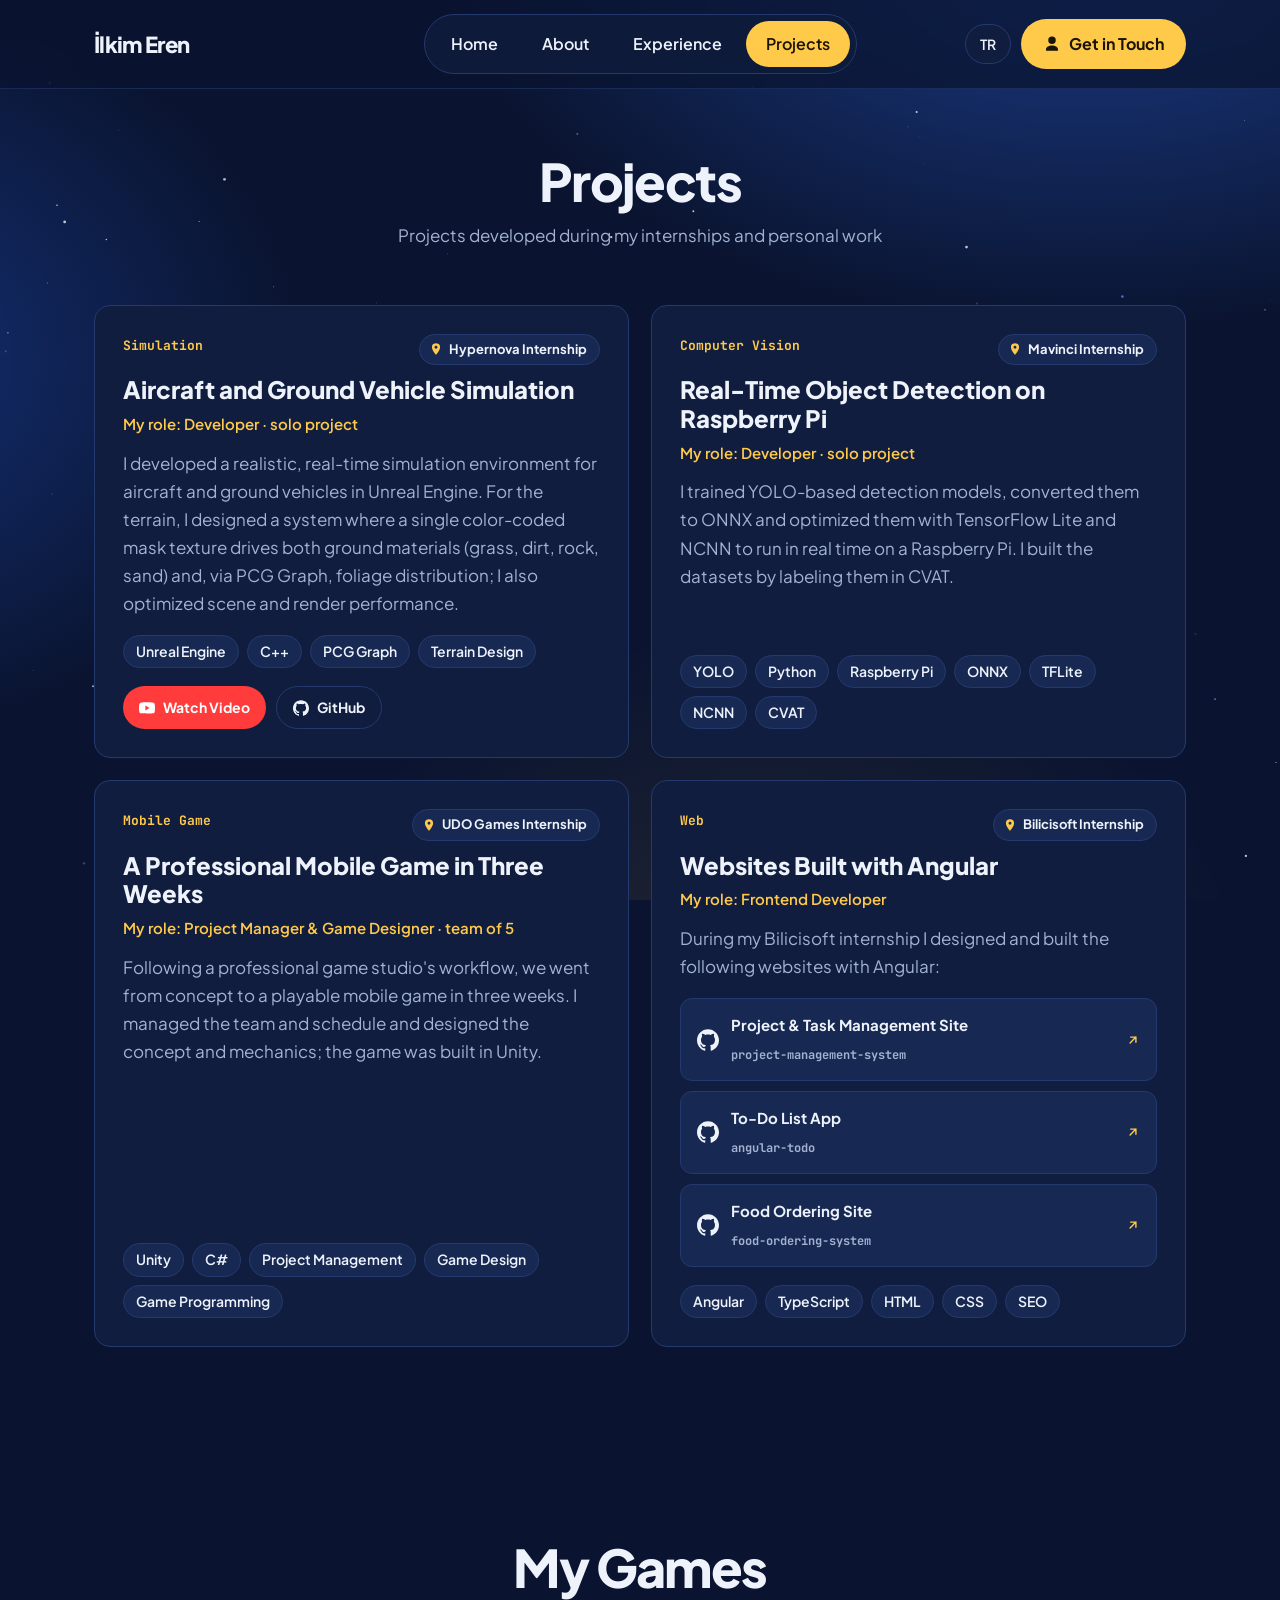
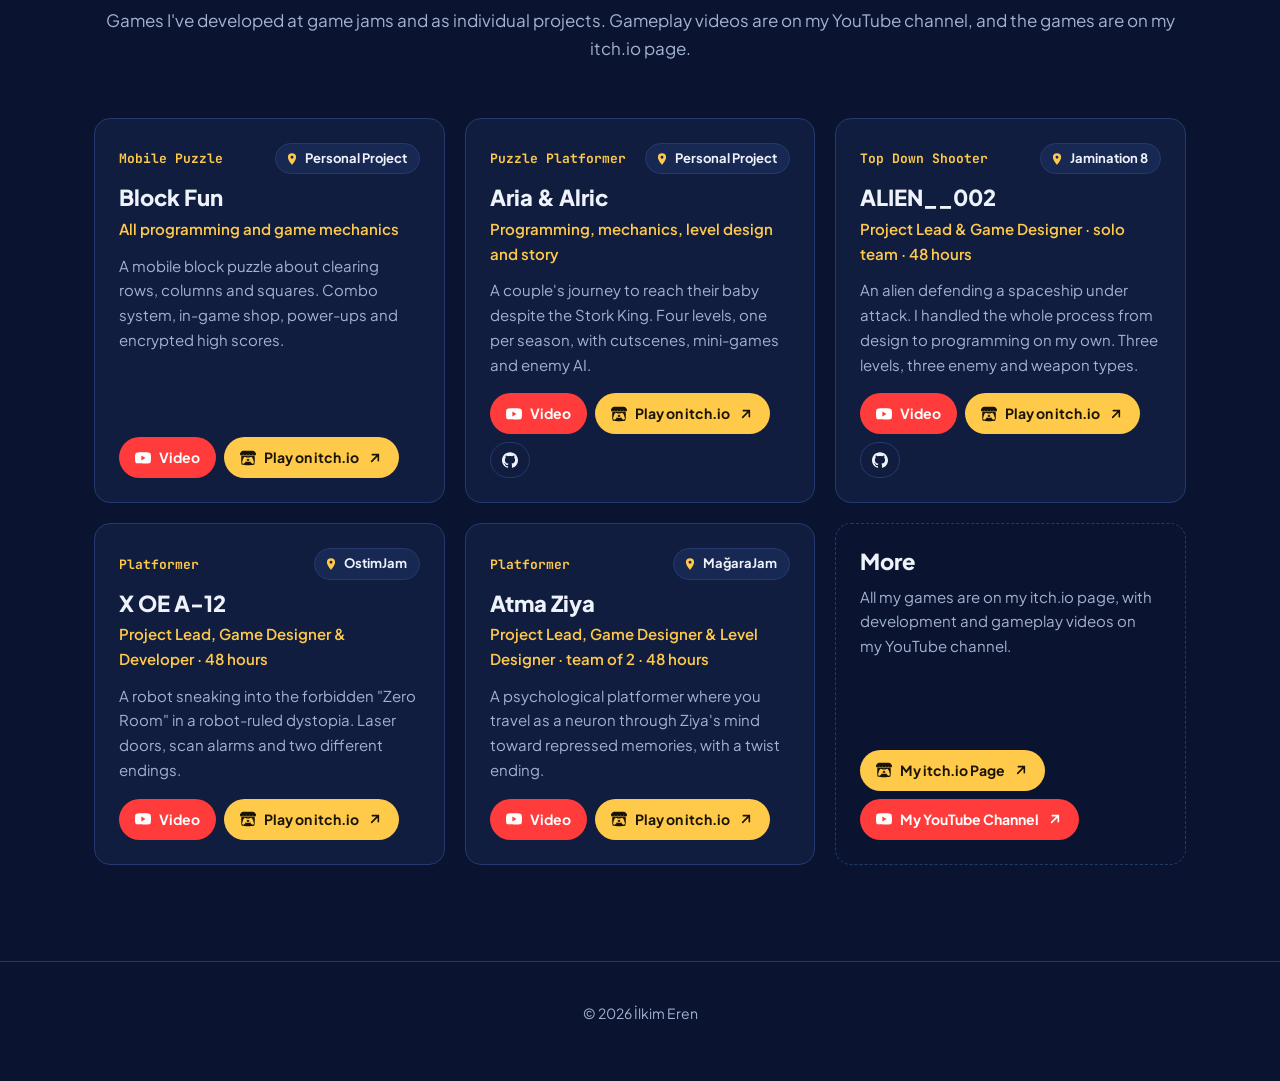
==== commit 9e12e5c2: "Add files via upload" ====
--- a/projeler.html
+++ b/projeler.html
@@ -12,9 +12,12 @@
 </head>
 <body>
 <svg width="0" height="0" style="position:absolute" aria-hidden="true">
+  <symbol id="i-gh" viewBox="0 0 24 24"><path fill="currentColor" d="M12 .297c-6.63 0-12 5.373-12 12 0 5.303 3.438 9.8 8.205 11.385.6.113.82-.258.82-.577 0-.285-.01-1.04-.015-2.04-3.338.724-4.042-1.61-4.042-1.61C4.422 18.07 3.633 17.7 3.633 17.7c-1.087-.744.084-.729.084-.729 1.205.084 1.838 1.236 1.838 1.236 1.07 1.835 2.809 1.305 3.495.998.108-.776.417-1.305.76-1.605-2.665-.3-5.466-1.332-5.466-5.93 0-1.31.465-2.38 1.235-3.22-.135-.303-.54-1.523.105-3.176 0 0 1.005-.322 3.3 1.23.96-.267 1.98-.399 3-.405 1.02.006 2.04.138 3 .405 2.28-1.552 3.285-1.23 3.285-1.23.645 1.653.24 2.873.12 3.176.765.84 1.23 1.91 1.23 3.22 0 4.61-2.805 5.625-5.475 5.92.42.36.81 1.096.81 2.22 0 1.606-.015 2.896-.015 3.286 0 .315.21.69.825.57C20.565 22.092 24 17.592 24 12.297c0-6.627-5.373-12-12-12"/></symbol>
+  <symbol id="i-itch" viewBox="0 0 24 24"><path fill="currentColor" d="M3.13 1.338C2.08 1.96.02 4.328 0 4.95v1.03c0 1.303 1.22 2.45 2.325 2.45 1.33 0 2.436-1.102 2.436-2.41 0 1.308 1.07 2.41 2.4 2.41 1.328 0 2.362-1.102 2.362-2.41 0 1.308 1.137 2.41 2.466 2.41h.024c1.33 0 2.466-1.102 2.466-2.41 0 1.308 1.034 2.41 2.363 2.41 1.33 0 2.4-1.102 2.4-2.41 0 1.308 1.106 2.41 2.435 2.41C22.78 8.43 24 7.282 24 5.98V4.95c-.02-.62-2.082-2.99-3.13-3.612-3.253-.114-5.508-.134-8.87-.133-3.362 0-7.945.053-8.87.133zm6.376 6.477a2.74 2.74 0 0 1-.468.602c-.5.49-1.19.795-1.947.795a2.786 2.786 0 0 1-1.95-.795c-.182-.178-.32-.37-.446-.59-.127.222-.303.412-.486.59a2.788 2.788 0 0 1-1.95.795c-.092 0-.187-.025-.264-.052-.107 1.113-.152 2.176-.168 2.95v.005l-.006 1.167c.02 2.334-.23 7.564 1.03 8.85 1.952.454 5.545.662 9.15.663 3.605 0 7.198-.21 9.15-.664 1.26-1.284 1.01-6.514 1.03-8.848l-.006-1.167v-.004c-.016-.775-.06-1.838-.168-2.95-.077.026-.172.052-.263.052a2.788 2.788 0 0 1-1.95-.795c-.184-.178-.36-.368-.486-.59-.127.22-.265.412-.447.59a2.786 2.786 0 0 1-1.95.794c-.76 0-1.446-.303-1.948-.793a2.74 2.74 0 0 1-.468-.602 2.738 2.738 0 0 1-.463.602 2.787 2.787 0 0 1-1.95.794h-.16a2.787 2.787 0 0 1-1.95-.793 2.738 2.738 0 0 1-.464-.602zm-2.004 2.59v.002c.795.002 1.5 0 2.373.953.687-.072 1.406-.108 2.125-.107.72 0 1.438.035 2.125.107.873-.953 1.578-.95 2.372-.953.376 0 1.876 0 2.92 2.934l1.123 4.028c.832 2.995-.266 3.068-1.636 3.07-2.03-.075-3.156-1.55-3.156-3.025-1.124.184-2.436.276-3.748.277-1.312 0-2.624-.093-3.748-.277 0 1.475-1.125 2.95-3.156 3.026-1.37-.004-2.468-.077-1.636-3.072l1.122-4.027c1.045-2.934 2.545-2.934 2.92-2.934zM12 12.714c-.002.002-2.14 1.964-2.523 2.662l1.4-.056v1.22c0 .056.56.033 1.123.007.562.026 1.124.05 1.124-.008v-1.22l1.4.055C14.138 14.677 12 12.713 12 12.713z"/></symbol>
+  <symbol id="i-yt" viewBox="0 0 24 24"><path fill="currentColor" d="M23.498 6.186a3.016 3.016 0 0 0-2.122-2.136C19.505 3.545 12 3.545 12 3.545s-7.505 0-9.377.505A3.017 3.017 0 0 0 .502 6.186C0 8.07 0 12 0 12s0 3.93.502 5.814a3.016 3.016 0 0 0 2.122 2.136c1.871.505 9.376.505 9.376.505s7.505 0 9.377-.505a3.015 3.015 0 0 0 2.122-2.136C24 15.93 24 12 24 12s0-3.93-.502-5.814zM9.545 15.568V8.432L15.818 12l-6.273 3.568z"/></symbol>
+  <symbol id="i-in" viewBox="0 0 24 24"><path fill="currentColor" d="M20.45 20.45h-3.55v-5.57c0-1.33-.03-3.04-1.85-3.04-1.86 0-2.14 1.45-2.14 2.94v5.67H9.36V9h3.41v1.56h.05c.48-.9 1.64-1.85 3.37-1.85 3.6 0 4.27 2.37 4.27 5.46v6.28ZM5.34 7.43a2.06 2.06 0 1 1 0-4.12 2.06 2.06 0 0 1 0 4.12ZM7.12 20.45H3.56V9h3.56v11.45ZM22.22 0H1.77C.79 0 0 .77 0 1.73v20.54C0 23.23.79 24 1.77 24h20.45c.98 0 1.78-.77 1.78-1.73V1.73C24 .77 23.2 0 22.22 0Z"/></symbol>
+  <symbol id="i-mail" viewBox="0 0 24 24"><path fill="none" stroke="currentColor" stroke-width="2" stroke-linejoin="round" d="M3 5.5h18v13H3z"/><path fill="none" stroke="currentColor" stroke-width="2" stroke-linejoin="round" d="m3.5 6 8.5 7 8.5-7"/></symbol>
   <symbol id="i-pin" viewBox="0 0 24 24"><path fill="currentColor" d="M12 2a7 7 0 0 0-7 7c0 5.2 7 13 7 13s7-7.8 7-13a7 7 0 0 0-7-7Zm0 9.5A2.5 2.5 0 1 1 12 6.5a2.5 2.5 0 0 1 0 5Z"/></symbol>
-  <symbol id="i-yt" viewBox="0 0 24 24"><path fill="currentColor" d="M23 7.2a3 3 0 0 0-2.1-2.1C19 4.6 12 4.6 12 4.6s-7 0-8.9.5A3 3 0 0 0 1 7.2 31 31 0 0 0 .5 12a31 31 0 0 0 .5 4.8 3 3 0 0 0 2.1 2.1c1.9.5 8.9.5 8.9.5s7 0 8.9-.5a3 3 0 0 0 2.1-2.1 31 31 0 0 0 .5-4.8 31 31 0 0 0-.5-4.8ZM9.7 15.1V8.9l5.8 3.1Z"/></symbol>
-  <symbol id="i-gh" viewBox="0 0 24 24"><path fill="currentColor" d="M12 .5a11.5 11.5 0 0 0-3.6 22.4c.6.1.8-.3.8-.6v-2c-3.2.7-3.9-1.5-3.9-1.5-.5-1.3-1.3-1.7-1.3-1.7-1-.7.1-.7.1-.7 1.2.1 1.8 1.2 1.8 1.2 1 1.8 2.8 1.3 3.5 1 .1-.8.4-1.3.7-1.6-2.6-.3-5.3-1.3-5.3-5.7 0-1.3.5-2.3 1.2-3.1-.1-.3-.5-1.5.1-3.1 0 0 1-.3 3.2 1.2a11 11 0 0 1 5.8 0C17.3 4.9 18.3 5.2 18.3 5.2c.6 1.6.2 2.8.1 3.1.8.8 1.2 1.9 1.2 3.1 0 4.4-2.7 5.4-5.3 5.7.4.4.8 1.1.8 2.2v3.2c0 .3.2.7.8.6A11.5 11.5 0 0 0 12 .5Z"/></symbol>
   <symbol id="i-ext" viewBox="0 0 24 24"><path fill="none" stroke="currentColor" stroke-width="2.4" stroke-linecap="round" d="M7 17 17 7M8 7h9v9"/></symbol>
   <symbol id="i-play" viewBox="0 0 24 24"><path fill="currentColor" d="M8 5.5v13a1 1 0 0 0 1.5.9l10.2-6.5a1 1 0 0 0 0-1.8L9.5 4.6A1 1 0 0 0 8 5.5Z"/></symbol>
   <symbol id="i-user" viewBox="0 0 24 24"><path fill="currentColor" d="M12 12a5 5 0 1 0 0-10 5 5 0 0 0 0 10Zm0 2c-4.4 0-8 2.2-8 5v2h16v-2c0-2.8-3.6-5-8-5Z"/></symbol>
@@ -42,7 +45,7 @@
     <section style="padding-top:64px">
       <div class="head">
         <h2><span class="tr">Projeler</span><span class="en">Projects</span></h2>
-        <p><span class="tr">Stajlarımda ve kendi başıma geliştirdiklerim</span><span class="en">What I've built in my internships and on my own</span></p>
+        <p><span class="tr">Staj süreçlerimde ve kişisel çalışmalarımda geliştirdiğim projeler</span><span class="en">Projects developed during my internships and personal work</span></p>
       </div>
 
       <div class="projects">
@@ -50,49 +53,41 @@
           <div class="ptop"><span class="kind"><span class="tr">Simülasyon</span><span class="en">Simulation</span></span><span class="pin"><svg><use href="#i-pin"/></svg><span class="tr">Hypernova Stajı</span><span class="en">Hypernova Internship</span></span></div>
           <h3><span class="tr">Uçak ve Kara Aracı Simülasyonu</span><span class="en">Aircraft and Ground Vehicle Simulation</span></h3>
           <p class="role"><span class="tr">Görevim: Geliştirici · tek kişilik proje</span><span class="en">My role: Developer · solo project</span></p>
-          <p><span class="tr">Unreal Engine ile uçak ve kara araçları için gerçekçi, gerçek zamanlı bir simülasyon ortamı. Uçuş ve sürüş senaryolarına uygun ortam ve arazi tasarladım; sahne ve render performansını akıcı çalışacak şekilde optimize ettim.</span><span class="en">A realistic, real-time simulation environment for aircraft and ground vehicles in Unreal Engine. I designed environments and terrain for flight and driving scenarios and optimized scene and render performance for smooth playback.</span></p>
-          <ul class="tags"><li>Unreal Engine</li><li>C++</li></ul>
+          <p><span class="tr">Unreal Engine ile uçak ve kara araçları için gerçekçi, gerçek zamanlı bir simülasyon ortamı geliştirdim. Arazi için renk kodlu tek bir maske dokusuyla hem zemin malzemelerini (çim, toprak, kaya, kum) hem de PCG Graph ile bitki dağılımını kontrol eden bir sistem tasarladım; sahne ve render performansını akıcı çalışacak şekilde optimize ettim.</span><span class="en">I developed a realistic, real-time simulation environment for aircraft and ground vehicles in Unreal Engine. For the terrain, I designed a system where a single color-coded mask texture drives both ground materials (grass, dirt, rock, sand) and, via PCG Graph, foliage distribution; I also optimized scene and render performance.</span></p>
+          <ul class="tags"><li>Unreal Engine</li><li>C++</li><li>PCG Graph</li><li><span class="tr">Arazi Tasarımı</span><span class="en">Terrain Design</span></li></ul>
+          <div class="links">
+            <a class="btn sm yt" href="https://www.youtube.com/watch?v=Ok-TpzLQ8_k" target="_blank" rel="noopener"><svg><use href="#i-yt"/></svg><span class="tr">Videoyu İzle</span><span class="en">Watch Video</span></a>
+            <a class="btn sm outline" href="https://github.com/ilqim/color-mask-based-landscape-ue5" target="_blank" rel="noopener"><svg><use href="#i-gh"/></svg>GitHub</a>
+          </div>
         </article>
 
         <article class="project reveal">
           <div class="ptop"><span class="kind"><span class="tr">Görüntü İşleme</span><span class="en">Computer Vision</span></span><span class="pin"><svg><use href="#i-pin"/></svg><span class="tr">Mavinci Stajı</span><span class="en">Mavinci Internship</span></span></div>
           <h3><span class="tr">Raspberry Pi'de Gerçek Zamanlı Nesne Tespiti</span><span class="en">Real-Time Object Detection on Raspberry Pi</span></h3>
           <p class="role"><span class="tr">Görevim: Geliştirici · tek kişilik proje</span><span class="en">My role: Developer · solo project</span></p>
-          <p><span class="tr">YOLO tabanlı nesne tespiti modelleri eğittim, ONNX'e dönüştürüp TensorFlow Lite ve NCNN ile Raspberry Pi üzerinde gerçek zamanlı çalışacak şekilde optimize ettim. Veri setlerini CVAT ile kendim etiketledim.</span><span class="en">I trained YOLO-based detection models, converted them to ONNX and optimized them with TensorFlow Lite and NCNN to run in real time on a Raspberry Pi. I labeled the datasets myself in CVAT.</span></p>
+          <p><span class="tr">YOLO tabanlı nesne tespiti modelleri eğittim, ONNX'e dönüştürüp TensorFlow Lite ve NCNN ile Raspberry Pi üzerinde gerçek zamanlı çalışacak şekilde optimize ettim. Veri setlerini CVAT ile etiketleyerek oluşturdum.</span><span class="en">I trained YOLO-based detection models, converted them to ONNX and optimized them with TensorFlow Lite and NCNN to run in real time on a Raspberry Pi. I built the datasets by labeling them in CVAT.</span></p>
           <ul class="tags"><li>YOLO</li><li>Python</li><li>Raspberry Pi</li><li>ONNX</li><li>TFLite</li><li>NCNN</li><li>CVAT</li></ul>
         </article>
 
         <article class="project reveal">
           <div class="ptop"><span class="kind"><span class="tr">Mobil Oyun</span><span class="en">Mobile Game</span></span><span class="pin"><svg><use href="#i-pin"/></svg><span class="tr">UDO Games Stajı</span><span class="en">UDO Games Internship</span></span></div>
-          <h3><span class="tr">Üç Haftada Mağaza Kalitesinde Mobil Oyun</span><span class="en">A Store-Quality Mobile Game in Three Weeks</span></h3>
+          <h3><span class="tr">Üç Haftada Profesyonel Mobil Oyun</span><span class="en">A Professional Mobile Game in Three Weeks</span></h3>
           <p class="role"><span class="tr">Görevim: Proje Yöneticisi ve Oyun Tasarımcısı · 5 kişilik ekip</span><span class="en">My role: Project Manager &amp; Game Designer · team of 5</span></p>
-          <p><span class="tr">Gerçek bir oyun stüdyosunun iş akışıyla, üç haftada konseptten mağaza standartlarında oynanabilir bir mobil oyuna ulaştık. Ekibi ve takvimi yönettim, oyunun konseptini ve mekaniklerini tasarladım; oyun Unity ile geliştirildi.</span><span class="en">Working in a real game studio's pipeline, we went from concept to a store-standard playable mobile game in three weeks. I managed the team and schedule and designed the concept and mechanics; the game was built in Unity.</span></p>
-          <ul class="tags"><li>Unity</li><li>C#</li><li><span class="tr">Proje Yönetimi</span><span class="en">Project Management</span></li><li><span class="tr">Oyun Tasarımı</span><span class="en">Game Design</span></li></ul>
+          <p><span class="tr">Profesyonel bir oyun stüdyosunun iş akışıyla, üç haftada konseptten oynanabilir bir mobil oyuna ulaştık. Ekibi ve takvimi yönettim, oyunun konseptini ve mekaniklerini tasarladım; oyun Unity ile geliştirildi.</span><span class="en">Following a professional game studio's workflow, we went from concept to a playable mobile game in three weeks. I managed the team and schedule and designed the concept and mechanics; the game was built in Unity.</span></p>
+          <ul class="tags"><li>Unity</li><li>C#</li><li><span class="tr">Proje Yönetimi</span><span class="en">Project Management</span></li><li><span class="tr">Oyun Tasarımı</span><span class="en">Game Design</span></li><li><span class="tr">Oyun Programlama</span><span class="en">Game Programming</span></li></ul>
         </article>
 
         <article class="project reveal">
-          <div class="ptop"><span class="kind">Unreal Engine 5</span><span class="pin"><svg><use href="#i-pin"/></svg><span class="tr">Kişisel Proje</span><span class="en">Personal Project</span></span></div>
-          <h3><span class="tr">Renk Maskesi Tabanlı Arazi Sistemi</span><span class="en">Color Mask–Based Landscape System</span></h3>
-          <p class="role"><span class="tr">Görevim: Sistem tasarımı ve geliştirme · tek kişilik proje</span><span class="en">My role: System design &amp; development · solo project</span></p>
-          <p><span class="tr">Renk kodlu tek bir maske dokusuyla hem arazinin zemin malzemelerini (çim, toprak, kaya, kum) hem de PCG Graph ile çim ve bitki dağılımını birlikte kontrol eden bir sistem. Böylece büyük araziler tutarlı ve tekrar edilebilir şekilde oluşturulabiliyor.</span><span class="en">A system where a single color-coded mask texture drives both the landscape's ground materials (grass, dirt, rock, sand) and, via PCG Graph, grass and foliage distribution, making large terrains consistent and repeatable.</span></p>
-          <ul class="tags"><li>Unreal Engine 5</li><li>PCG Graph</li><li><span class="tr">Materyal Sistemi</span><span class="en">Material System</span></li></ul>
-          <div class="links">
-            <a class="btn sm yt" href="https://www.youtube.com/watch?v=Ok-TpzLQ8_k" target="_blank" rel="noopener"><svg><use href="#i-yt"/></svg><span class="tr">Videoyu İzle</span><span class="en">Watch Video</span></a>
-            <a class="btn sm outline" href="https://github.com/ilqim/color-mask-based-landscape-ue5" target="_blank" rel="noopener"><svg><use href="#i-gh"/></svg>GitHub</a>
-          </div>
-        </article>
-
-        <article class="project wide reveal">
-          <div class="ptop"><span class="kind">Web</span><span class="pin"><svg><use href="#i-pin"/></svg><span class="tr">Bilicisoft Stajı + Kişisel</span><span class="en">Bilicisoft Internship + Personal</span></span></div>
+          <div class="ptop"><span class="kind">Web</span><span class="pin"><svg><use href="#i-pin"/></svg><span class="tr">Bilicisoft Stajı</span><span class="en">Bilicisoft Internship</span></span></div>
           <h3><span class="tr">Angular ile Web Siteleri</span><span class="en">Websites Built with Angular</span></h3>
           <p class="role"><span class="tr">Görevim: Frontend Geliştirici</span><span class="en">My role: Frontend Developer</span></p>
-          <p><span class="tr">Bilicisoft stajımda Angular ile bir web sitesi tasarlayıp geliştirdim. Kendi projelerimde de Angular ile şu siteleri yaptım:</span><span class="en">During my Bilicisoft internship I designed and built a website with Angular. I've also built these sites with Angular on my own:</span></p>
+          <p><span class="tr">Bilicisoft stajım süresince Angular kullanarak aşağıdaki web sitelerini tasarlayıp geliştirdim:</span><span class="en">During my Bilicisoft internship I designed and built the following websites with Angular:</span></p>
           <div class="repos">
             <a class="repo" href="https://github.com/ilqim/project-management-system" target="_blank" rel="noopener"><svg><use href="#i-gh"/></svg><span><b><span class="tr">Proje ve Görev Yönetim Sitesi</span><span class="en">Project &amp; Task Management Site</span></b><small>project-management-system</small></span><svg class="arr"><use href="#i-ext"/></svg></a>
             <a class="repo" href="https://github.com/ilqim/angular-todo" target="_blank" rel="noopener"><svg><use href="#i-gh"/></svg><span><b><span class="tr">Yapılacaklar Listesi Uygulaması</span><span class="en">To-Do List App</span></b><small>angular-todo</small></span><svg class="arr"><use href="#i-ext"/></svg></a>
             <a class="repo" href="https://github.com/ilqim/food-ordering-system" target="_blank" rel="noopener"><svg><use href="#i-gh"/></svg><span><b><span class="tr">Yemek Sipariş Sitesi</span><span class="en">Food Ordering Site</span></b><small>food-ordering-system</small></span><svg class="arr"><use href="#i-ext"/></svg></a>
           </div>
-          <ul class="tags"><li>Angular</li><li>TypeScript</li><li>SEO</li></ul>
+          <ul class="tags"><li>Angular</li><li>TypeScript</li><li>HTML</li><li>CSS</li><li>SEO</li></ul>
         </article>
       </div>
     </section>
@@ -100,17 +95,28 @@
     <section id="oyunlar">
       <div class="head">
         <h2><span class="tr">Oyunlarım</span><span class="en">My Games</span></h2>
-        <p><span class="tr">Game jam'lerde ve kendi başıma yaptığım oyunlar. Hepsinin oynanış videosu YouTube'da, oyunların kendisi itch.io'da.</span><span class="en">Games I've made at game jams and on my own. Gameplay videos are on YouTube, the games themselves on itch.io.</span></p>
+        <p><span class="tr">Game jam'lerde ve bireysel olarak geliştirdiğim oyunlar. Oynanış videoları YouTube kanalımda, oyunların kendisi itch.io sayfamda yer alıyor.</span><span class="en">Games I've developed at game jams and as individual projects. Gameplay videos are on my YouTube channel, and the games are on my itch.io page.</span></p>
       </div>
       <div class="games">
+        <article class="game reveal">
+          <div class="ptop"><span class="kind">Mobile Puzzle</span><span class="pin"><svg><use href="#i-pin"/></svg><span class="tr">Kişisel Proje</span><span class="en">Personal Project</span></span></div>
+          <h3>Block Fun</h3>
+          <p class="role"><span class="tr">Tüm programlama ve oyun mekanikleri</span><span class="en">All programming and game mechanics</span></p>
+          <p><span class="tr">Izgaraya şekil yerleştirerek satır, sütun ve kareleri temizlediğin bir mobil bulmaca. Kombo sistemi, market, güçlendiriciler ve şifreli skor kaydı.</span><span class="en">A mobile block puzzle about clearing rows, columns and squares. Combo system, in-game shop, power-ups and encrypted high scores.</span></p>
+          <div class="links">
+            <a class="btn sm yt" href="https://youtu.be/-xBJ3re-Pdw" target="_blank" rel="noopener"><svg><use href="#i-yt"/></svg>Video</a>
+            <a class="btn sm play" href="https://ilqim.itch.io/block-fun" target="_blank" rel="noopener"><svg><use href="#i-itch"/></svg><span class="tr">itch.io'da Oyna</span><span class="en">Play on itch.io</span><svg class="arr"><use href="#i-ext"/></svg></a>
+          </div>
+        </article>
+
         <article class="game reveal">
           <div class="ptop"><span class="kind">Puzzle Platformer</span><span class="pin"><svg><use href="#i-pin"/></svg><span class="tr">Kişisel Proje</span><span class="en">Personal Project</span></span></div>
           <h3>Aria &amp; Alric</h3>
           <p class="role"><span class="tr">Programlama, mekanikler, seviye tasarımı ve hikâye</span><span class="en">Programming, mechanics, level design and story</span></p>
           <p><span class="tr">Leylek Kral'a rağmen bebeklerine kavuşmak için yola çıkan bir çiftin hikâyesi. Her biri bir mevsim olan 4 bölüm, ara sahneler, mini oyunlar ve düşman yapay zekâsı.</span><span class="en">A couple's journey to reach their baby despite the Stork King. Four levels, one per season, with cutscenes, mini-games and enemy AI.</span></p>
           <div class="links">
-            <a class="btn sm yt" href="https://www.youtube.com/watch?v=oCF3ymqU_ik" target="_blank" rel="noopener"><svg><use href="#i-yt"/></svg><span class="tr">Video</span><span class="en">Video</span></a>
-            <a class="btn sm play" href="https://ilqim.itch.io/aria-alric" target="_blank" rel="noopener"><svg><use href="#i-play"/></svg><span class="tr">itch.io'da Oyna</span><span class="en">Play on itch.io</span><svg class="arr"><use href="#i-ext"/></svg></a>
+            <a class="btn sm yt" href="https://www.youtube.com/watch?v=oCF3ymqU_ik" target="_blank" rel="noopener"><svg><use href="#i-yt"/></svg>Video</a>
+            <a class="btn sm play" href="https://ilqim.itch.io/aria-alric" target="_blank" rel="noopener"><svg><use href="#i-itch"/></svg><span class="tr">itch.io'da Oyna</span><span class="en">Play on itch.io</span><svg class="arr"><use href="#i-ext"/></svg></a>
             <a class="btn sm outline icon-only" href="https://github.com/ilqim/Aria-Alric" target="_blank" rel="noopener" aria-label="GitHub"><svg><use href="#i-gh"/></svg></a>
           </div>
         </article>
@@ -118,53 +124,42 @@
         <article class="game reveal">
           <div class="ptop"><span class="kind">Top Down Shooter</span><span class="pin"><svg><use href="#i-pin"/></svg>Jamination 8</span></div>
           <h3>ALIEN__002</h3>
-          <p class="role"><span class="tr">48 saatte tek başıma, tüm görevler</span><span class="en">Solo in 48 hours, every role</span></p>
-          <p><span class="tr">Saldırıya uğrayan uzay gemisini kurtarmaya çalışan bir uzaylı. 3 bölüm, 3 düşman ve 3 silah çeşidi, partikül efektleri ve kamera sarsıntısı.</span><span class="en">An alien defending a spaceship under attack. Three levels, three enemy and weapon types, particle effects and camera shake.</span></p>
+          <p class="role"><span class="tr">Proje Lideri ve Oyun Tasarımcısı · tek kişilik ekip · 48 saat</span><span class="en">Project Lead &amp; Game Designer · solo team · 48 hours</span></p>
+          <p><span class="tr">Saldırıya uğrayan uzay gemisini kurtarmaya çalışan bir uzaylı. Tasarımdan programlamaya tüm süreci tek başıma yürüttüm. 3 bölüm, 3 düşman ve 3 silah çeşidi.</span><span class="en">An alien defending a spaceship under attack. I handled the whole process from design to programming on my own. Three levels, three enemy and weapon types.</span></p>
           <div class="links">
             <a class="btn sm yt" href="https://www.youtube.com/watch?v=EshkBE0iMmY" target="_blank" rel="noopener"><svg><use href="#i-yt"/></svg>Video</a>
-            <a class="btn sm play" href="https://ilqim.itch.io/alien-002" target="_blank" rel="noopener"><svg><use href="#i-play"/></svg><span class="tr">itch.io'da Oyna</span><span class="en">Play on itch.io</span><svg class="arr"><use href="#i-ext"/></svg></a>
+            <a class="btn sm play" href="https://ilqim.itch.io/alien-002" target="_blank" rel="noopener"><svg><use href="#i-itch"/></svg><span class="tr">itch.io'da Oyna</span><span class="en">Play on itch.io</span><svg class="arr"><use href="#i-ext"/></svg></a>
             <a class="btn sm outline icon-only" href="https://github.com/ilqim/jamination" target="_blank" rel="noopener" aria-label="GitHub"><svg><use href="#i-gh"/></svg></a>
+          </div>
+        </article>
+
+        <article class="game reveal">
+          <div class="ptop"><span class="kind">Platformer</span><span class="pin"><svg><use href="#i-pin"/></svg>OstimJam</span></div>
+          <h3>X OE A-12</h3>
+          <p class="role"><span class="tr">Proje Lideri, Oyun Tasarımcısı ve Geliştirici · 48 saat</span><span class="en">Project Lead, Game Designer &amp; Developer · 48 hours</span></p>
+          <p><span class="tr">Robotların yönettiği distopik bir dünyada yasak "Sıfır Oda"ya ulaşmaya çalışan bir robot. Lazer kapılar, tarama alarmları ve iki farklı son.</span><span class="en">A robot sneaking into the forbidden "Zero Room" in a robot-ruled dystopia. Laser doors, scan alarms and two different endings.</span></p>
+          <div class="links">
+            <a class="btn sm yt" href="https://www.youtube.com/watch?v=FTygd8Xjdfs" target="_blank" rel="noopener"><svg><use href="#i-yt"/></svg>Video</a>
+            <a class="btn sm play" href="https://ilqim.itch.io/xoea-12" target="_blank" rel="noopener"><svg><use href="#i-itch"/></svg><span class="tr">itch.io'da Oyna</span><span class="en">Play on itch.io</span><svg class="arr"><use href="#i-ext"/></svg></a>
           </div>
         </article>
 
         <article class="game reveal">
           <div class="ptop"><span class="kind">Platformer</span><span class="pin"><svg><use href="#i-pin"/></svg>MağaraJam</span></div>
           <h3>Atma Ziya</h3>
-          <p class="role"><span class="tr">Oyun Geliştirici ve Seviye Tasarımcısı · 48 saat</span><span class="en">Game Developer &amp; Level Designer · 48 hours</span></p>
+          <p class="role"><span class="tr">Proje Lideri, Oyun Tasarımcısı ve Seviye Tasarımcısı · 2 kişilik ekip · 48 saat</span><span class="en">Project Lead, Game Designer &amp; Level Designer · team of 2 · 48 hours</span></p>
           <p><span class="tr">Ziya'nın zihninde bir nöron olarak ilerleyip bastırılmış anılara ulaştığın, sürpriz sonlu psikolojik bir platform oyunu.</span><span class="en">A psychological platformer where you travel as a neuron through Ziya's mind toward repressed memories, with a twist ending.</span></p>
           <div class="links">
             <a class="btn sm yt" href="https://www.youtube.com/watch?v=XxHWFM26dbw" target="_blank" rel="noopener"><svg><use href="#i-yt"/></svg>Video</a>
-            <a class="btn sm play" href="https://ilqim.itch.io/atma-ziya" target="_blank" rel="noopener"><svg><use href="#i-play"/></svg><span class="tr">itch.io'da Oyna</span><span class="en">Play on itch.io</span><svg class="arr"><use href="#i-ext"/></svg></a>
-          </div>
-        </article>
-
-        <article class="game reveal">
-          <div class="ptop"><span class="kind">Platformer</span><span class="pin"><svg><use href="#i-pin"/></svg>OstimJam</span></div>
-          <h3>X OE A-12</h3>
-          <p class="role"><span class="tr">Oyun Geliştirici · 48 saat</span><span class="en">Game Developer · 48 hours</span></p>
-          <p><span class="tr">Robotların yönettiği distopik bir dünyada yasak "Sıfır Oda"ya ulaşmaya çalışan bir robot. Lazer kapılar, tarama alarmları ve iki farklı son.</span><span class="en">A robot sneaking into the forbidden "Zero Room" in a robot-ruled dystopia. Laser doors, scan alarms and two different endings.</span></p>
-          <div class="links">
-            <a class="btn sm yt" href="https://www.youtube.com/watch?v=FTygd8Xjdfs" target="_blank" rel="noopener"><svg><use href="#i-yt"/></svg>Video</a>
-            <a class="btn sm play" href="https://ilqim.itch.io/xoea-12" target="_blank" rel="noopener"><svg><use href="#i-play"/></svg><span class="tr">itch.io'da Oyna</span><span class="en">Play on itch.io</span><svg class="arr"><use href="#i-ext"/></svg></a>
-          </div>
-        </article>
-
-        <article class="game reveal">
-          <div class="ptop"><span class="kind">Mobile Puzzle</span><span class="pin"><svg><use href="#i-pin"/></svg><span class="tr">Kişisel Proje</span><span class="en">Personal Project</span></span></div>
-          <h3>Block Fun</h3>
-          <p class="role"><span class="tr">Tüm programlama ve oyun mekanikleri</span><span class="en">All programming and game mechanics</span></p>
-          <p><span class="tr">Izgaraya şekil yerleştirerek satır, sütun ve kareleri temizlediğin bir mobil bulmaca. Kombo sistemi, market, güçlendiriciler ve şifreli skor kaydı.</span><span class="en">A mobile block puzzle about clearing rows, columns and squares. Combo system, in-game shop, power-ups and encrypted high scores.</span></p>
-          <div class="links">
-            <a class="btn sm yt" href="https://youtu.be/-xBJ3re-Pdw" target="_blank" rel="noopener"><svg><use href="#i-yt"/></svg>Video</a>
-            <a class="btn sm play" href="https://ilqim.itch.io/block-fun" target="_blank" rel="noopener"><svg><use href="#i-play"/></svg><span class="tr">itch.io'da Oyna</span><span class="en">Play on itch.io</span><svg class="arr"><use href="#i-ext"/></svg></a>
+            <a class="btn sm play" href="https://ilqim.itch.io/atma-ziya" target="_blank" rel="noopener"><svg><use href="#i-itch"/></svg><span class="tr">itch.io'da Oyna</span><span class="en">Play on itch.io</span><svg class="arr"><use href="#i-ext"/></svg></a>
           </div>
         </article>
 
         <article class="game more reveal">
           <h3><span class="tr">Daha Fazlası</span><span class="en">More</span></h3>
-          <p><span class="tr">Tüm oyunlarım itch.io sayfamda, geliştirme videoları YouTube kanalımda.</span><span class="en">All my games are on my itch.io page, and dev videos on my YouTube channel.</span></p>
+          <p><span class="tr">Tüm oyunlarım itch.io sayfamda, geliştirme ve oynanış videoları YouTube kanalımda.</span><span class="en">All my games are on my itch.io page, with development and gameplay videos on my YouTube channel.</span></p>
           <div class="links col">
-            <a class="btn sm play" href="https://ilqim.itch.io" target="_blank" rel="noopener"><span class="tr">itch.io Sayfam</span><span class="en">My itch.io Page</span><svg class="arr"><use href="#i-ext"/></svg></a>
+            <a class="btn sm play" href="https://ilqim.itch.io" target="_blank" rel="noopener"><svg><use href="#i-itch"/></svg><span class="tr">itch.io Sayfam</span><span class="en">My itch.io Page</span><svg class="arr"><use href="#i-ext"/></svg></a>
             <a class="btn sm yt" href="https://www.youtube.com/channel/UCOuYXVAw8-BUS2QmhrrNlSA" target="_blank" rel="noopener"><svg><use href="#i-yt"/></svg><span class="tr">YouTube Kanalım</span><span class="en">My YouTube Channel</span><svg class="arr"><use href="#i-ext"/></svg></a>
           </div>
         </article>
--- a/style.css
+++ b/style.css
@@ -56,12 +56,12 @@
 .btn svg{width:18px;height:18px}
 
 /* hero */
-.hero{display:grid;grid-template-columns:1.35fr 1fr;gap:48px;align-items:center;min-height:calc(100vh - 100px);padding:40px 0 80px}
-.hello{font-size:34px;font-weight:500;margin:0 0 6px}
+.hero{display:grid;grid-template-columns:1.6fr 1fr;gap:48px;align-items:center;min-height:calc(100vh - 100px);padding:40px 0 80px}
+.hello{font-size:24px;font-weight:500;color:var(--muted);margin:0 0 4px}
 .name .caret{display:inline-block;width:.07em;height:.85em;background:var(--accent);vertical-align:-.05em;margin-left:.06em;border-radius:2px;animation:blink 1s steps(1) infinite}
 @keyframes blink{50%{opacity:0}}
 .name{position:relative;margin:0 0 32px}
-.name h1{min-height:2.1em;font:800 clamp(46px,7.2vw,92px)/1.05 "Plus Jakarta Sans",sans-serif;letter-spacing:-.045em;margin:0}
+.name h1{white-space:nowrap;font:800 clamp(21px,5.4vw,46px)/1.2 "Plus Jakarta Sans",sans-serif;letter-spacing:-.045em;margin:0}
 .name h1 i{color:var(--accent);font-style:normal}
 .intro{font-size:20px;color:var(--muted);max-width:32em;margin:0 0 28px}
 .intro b{color:var(--ink);font-weight:600}
@@ -131,7 +131,7 @@
 .pin{display:inline-flex;align-items:center;gap:6px;font-size:13px;font-weight:700;color:var(--ink);background:var(--surface2);border:1px solid var(--line);border-radius:999px;padding:4px 12px 4px 9px;white-space:nowrap}
 .pin svg{width:14px;height:14px;color:var(--accent)}
 .role{color:var(--accent)!important;font-weight:600;font-size:15px;margin:-4px 0 12px!important;flex:none!important}
-.repos{display:grid;grid-template-columns:repeat(3,1fr);gap:12px;margin:0 0 18px}
+.repos{display:grid;grid-template-columns:1fr;gap:10px;margin:0 0 18px}
 .repo{display:flex;align-items:center;gap:12px;padding:14px 16px;border:1px solid var(--line);border-radius:12px;background:var(--surface2);text-decoration:none;transition:transform .25s,border-color .25s}
 .repo:hover{transform:translateY(-3px);border-color:var(--accent)}
 .repo svg{width:22px;height:22px;flex:none}
@@ -193,3 +193,23 @@
 .tags li:hover{color:var(--accent);transform:translateY(-2px)}
 @media (prefers-reduced-motion:reduce){.hero > div > *,.hero .now,.timeline > li.in::after{animation:none}}
 .card ul.tags{padding-left:0;margin:0;color:inherit}
+
+/* hero sosyal ikonlar */
+.cta{align-items:center}
+.socials{display:flex;gap:10px;flex-wrap:wrap}
+.soc{width:46px;height:46px;border-radius:50%;display:grid;place-items:center;background:var(--surface);border:1px solid var(--line);color:var(--ink);text-decoration:none;
+  transition:transform .25s cubic-bezier(.3,1.6,.5,1),background-color .25s,border-color .25s,color .25s,box-shadow .25s}
+.soc svg{width:20px;height:20px}
+.soc:hover{transform:translateY(-4px) scale(1.06)}
+.soc.gh:hover{background:#fff;color:#111;border-color:#fff}
+.soc.in:hover{background:#0A66C2;border-color:#0A66C2;color:#fff;box-shadow:0 10px 24px -8px rgba(10,102,194,.7)}
+.soc.yt:hover{background:#FF3B3B;border-color:#FF3B3B;color:#fff;box-shadow:0 10px 24px -8px rgba(255,59,59,.7)}
+.soc.itch:hover{background:#FA5C5C;border-color:#FA5C5C;color:#fff;box-shadow:0 10px 24px -8px rgba(250,92,92,.7)}
+.soc.mail:hover{background:var(--accent);border-color:var(--accent);color:var(--accentInk);box-shadow:0 10px 24px -8px rgba(255,201,74,.7)}
+/* marka renkli butonlar */
+.btn.brand{color:#fff}
+.btn.brand.in{background:#0A66C2}.btn.brand.in:hover{box-shadow:0 10px 26px -8px rgba(10,102,194,.75)}
+.btn.brand.gh{background:#F0F3F8;color:#111}.btn.brand.gh:hover{box-shadow:0 10px 26px -8px rgba(240,243,248,.5)}
+.btn.brand.itch{background:#FA5C5C}.btn.brand.itch:hover{box-shadow:0 10px 26px -8px rgba(250,92,92,.75)}
+.btn.brand.yt{background:#FF3B3B}.btn.brand.yt:hover{box-shadow:0 10px 26px -8px rgba(255,59,59,.75)}
+.contact .btn svg{width:18px;height:18px}
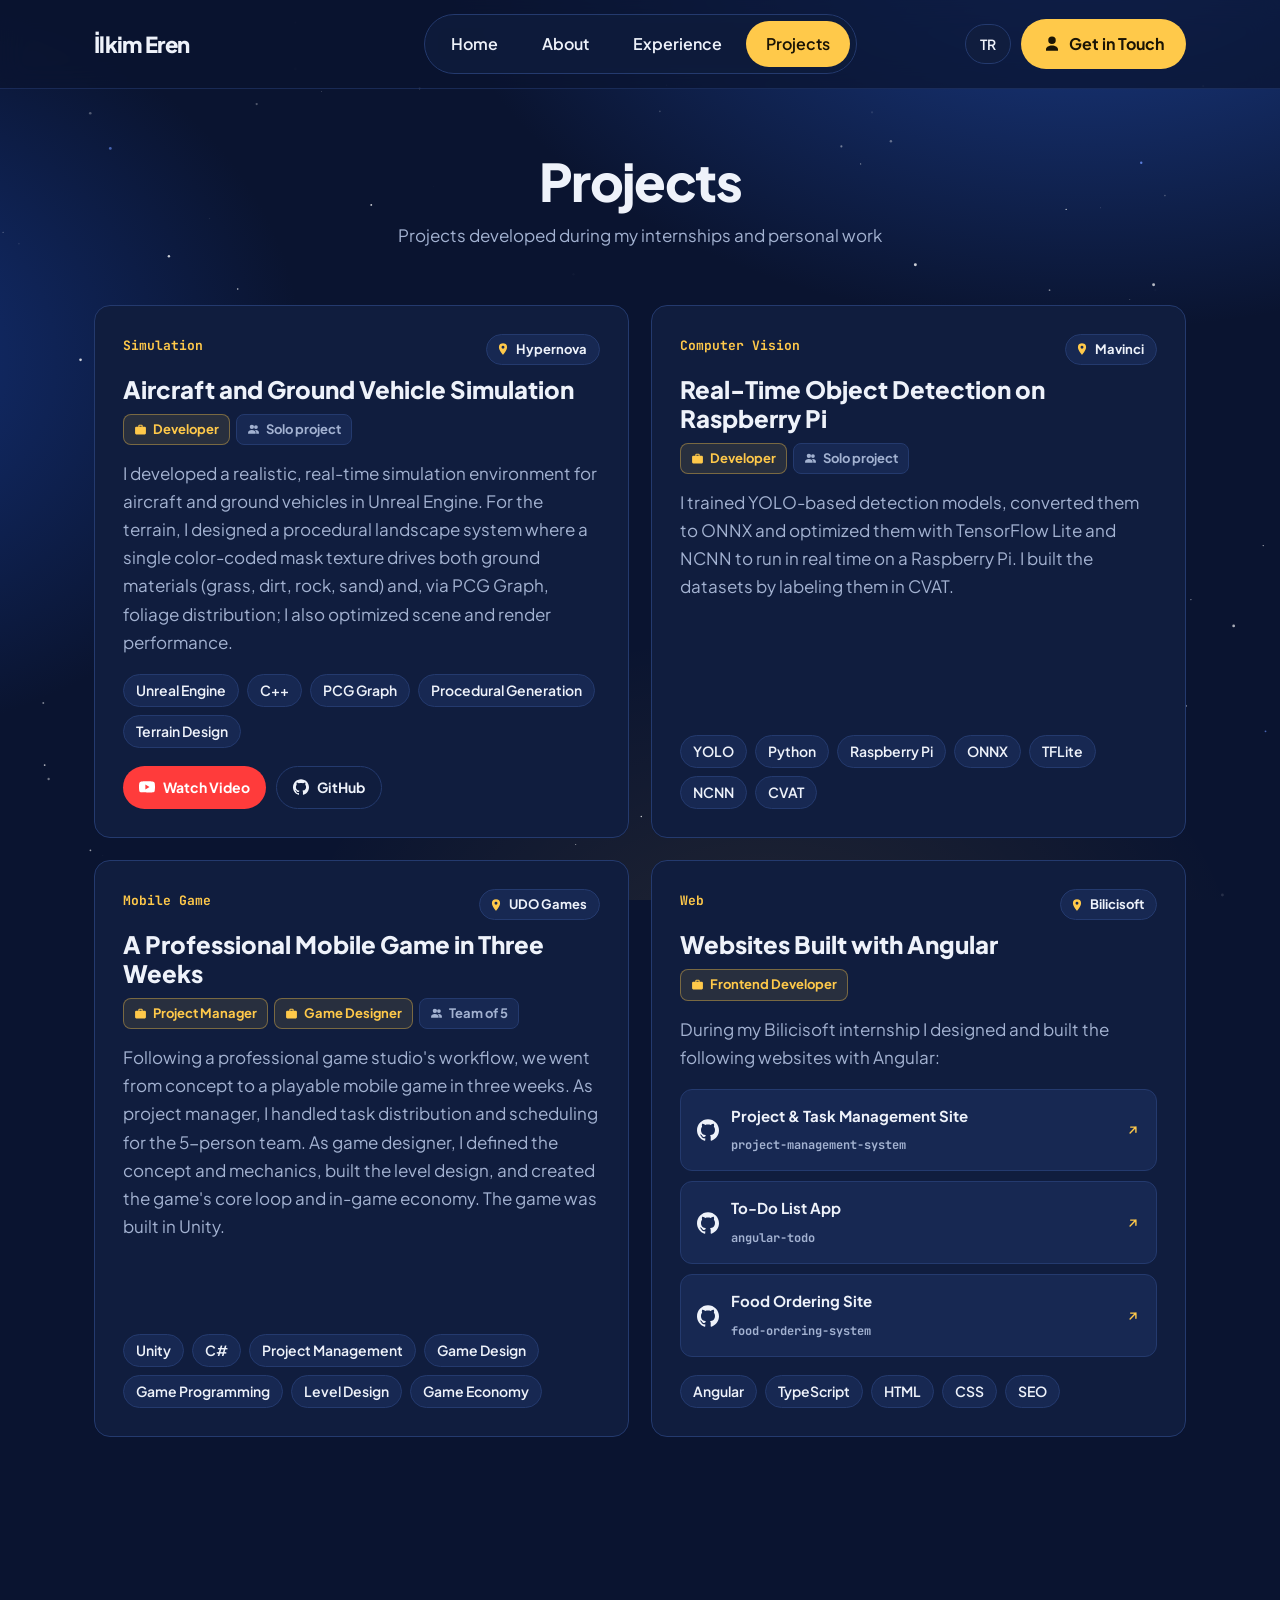
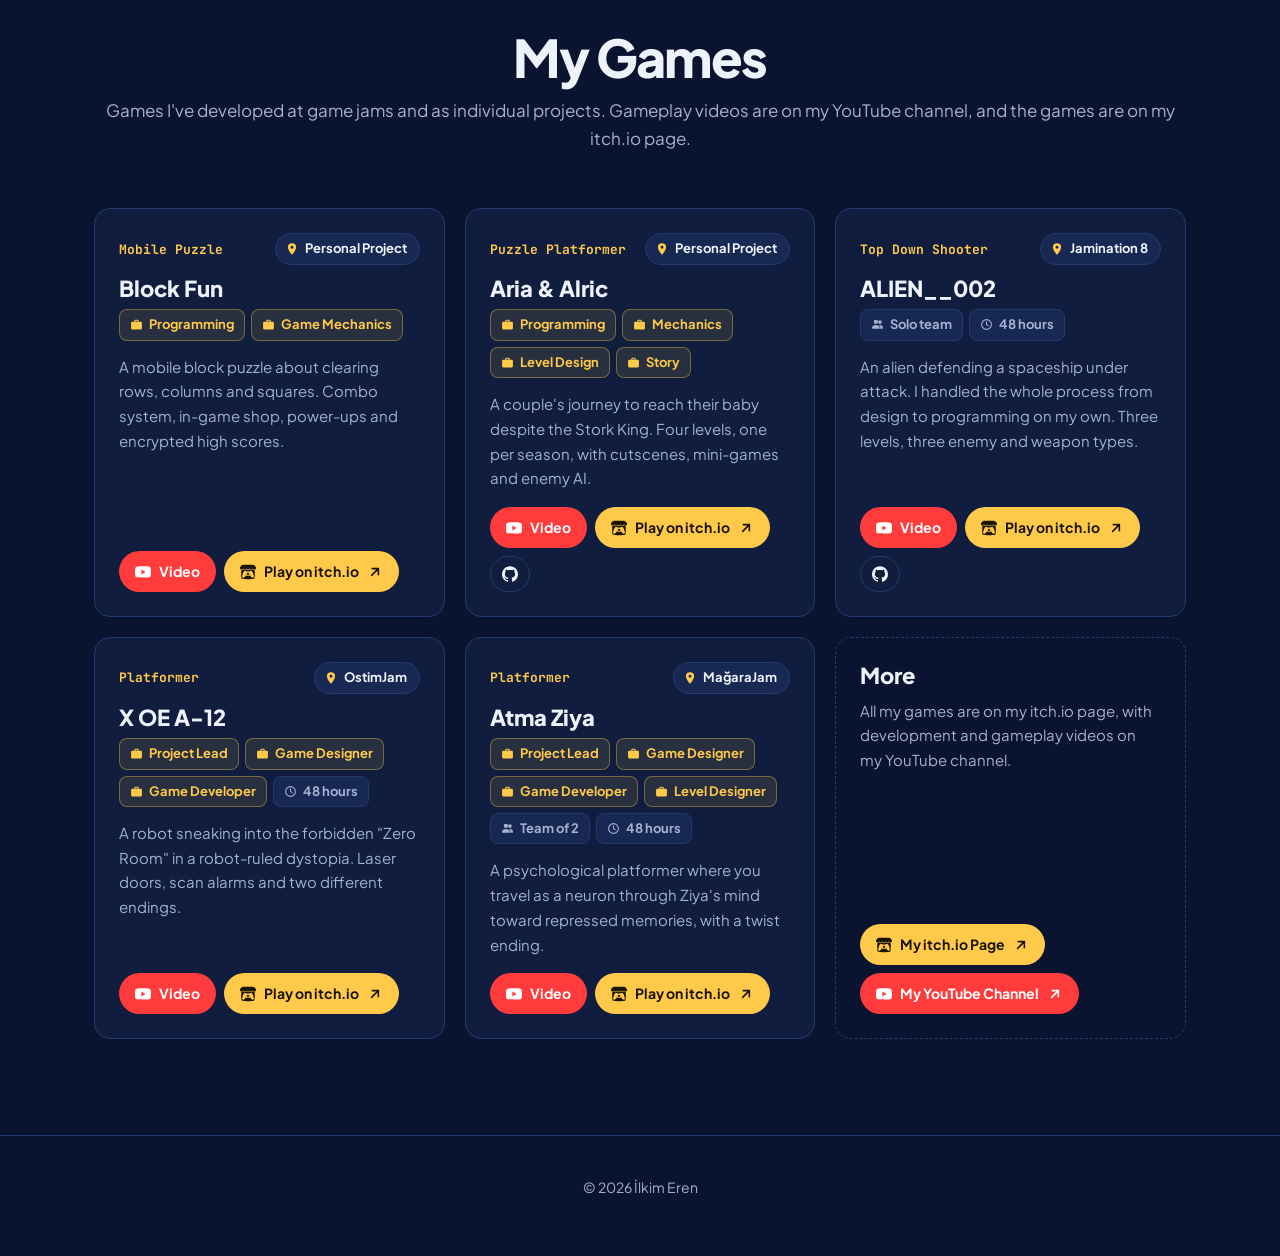
==== commit 191d89cd: "Add files via upload" ====
--- a/projeler.html
+++ b/projeler.html
@@ -20,6 +20,9 @@
   <symbol id="i-pin" viewBox="0 0 24 24"><path fill="currentColor" d="M12 2a7 7 0 0 0-7 7c0 5.2 7 13 7 13s7-7.8 7-13a7 7 0 0 0-7-7Zm0 9.5A2.5 2.5 0 1 1 12 6.5a2.5 2.5 0 0 1 0 5Z"/></symbol>
   <symbol id="i-ext" viewBox="0 0 24 24"><path fill="none" stroke="currentColor" stroke-width="2.4" stroke-linecap="round" d="M7 17 17 7M8 7h9v9"/></symbol>
   <symbol id="i-play" viewBox="0 0 24 24"><path fill="currentColor" d="M8 5.5v13a1 1 0 0 0 1.5.9l10.2-6.5a1 1 0 0 0 0-1.8L9.5 4.6A1 1 0 0 0 8 5.5Z"/></symbol>
+  <symbol id="i-team" viewBox="0 0 24 24"><path fill="currentColor" d="M9 11a4 4 0 1 0 0-8 4 4 0 0 0 0 8Zm7.5 0a3.5 3.5 0 1 0 0-7 3.5 3.5 0 0 0 0 7ZM9 13c-3.9 0-7 1.9-7 4.5V20h14v-2.5C16 14.9 12.9 13 9 13Zm7.5 0c-.6 0-1.2.1-1.7.2 1.4 1 2.2 2.4 2.2 4.3V20H22v-2.5c0-2.6-2.5-4.5-5.5-4.5Z"/></symbol>
+  <symbol id="i-clock" viewBox="0 0 24 24"><circle cx="12" cy="12" r="9" fill="none" stroke="currentColor" stroke-width="2"/><path d="M12 7v5l3 2" fill="none" stroke="currentColor" stroke-width="2" stroke-linecap="round"/></symbol>
+  <symbol id="i-role" viewBox="0 0 24 24"><path fill="currentColor" d="M20 7h-4V5a2 2 0 0 0-2-2h-4a2 2 0 0 0-2 2v2H4a2 2 0 0 0-2 2v10a2 2 0 0 0 2 2h16a2 2 0 0 0 2-2V9a2 2 0 0 0-2-2Zm-10-2h4v2h-4V5Z"/></symbol>
   <symbol id="i-user" viewBox="0 0 24 24"><path fill="currentColor" d="M12 12a5 5 0 1 0 0-10 5 5 0 0 0 0 10Zm0 2c-4.4 0-8 2.2-8 5v2h16v-2c0-2.8-3.6-5-8-5Z"/></symbol>
 </svg>
 <canvas id="stars" aria-hidden="true"></canvas>
@@ -50,11 +53,11 @@
 
       <div class="projects">
         <article class="project reveal">
-          <div class="ptop"><span class="kind"><span class="tr">Simülasyon</span><span class="en">Simulation</span></span><span class="pin"><svg><use href="#i-pin"/></svg><span class="tr">Hypernova Stajı</span><span class="en">Hypernova Internship</span></span></div>
+          <div class="ptop"><span class="kind"><span class="tr">Simülasyon</span><span class="en">Simulation</span></span><span class="pin"><svg><use href="#i-pin"/></svg>Hypernova</span></div>
           <h3><span class="tr">Uçak ve Kara Aracı Simülasyonu</span><span class="en">Aircraft and Ground Vehicle Simulation</span></h3>
-          <p class="role"><span class="tr">Görevim: Geliştirici · tek kişilik proje</span><span class="en">My role: Developer · solo project</span></p>
-          <p><span class="tr">Unreal Engine ile uçak ve kara araçları için gerçekçi, gerçek zamanlı bir simülasyon ortamı geliştirdim. Arazi için renk kodlu tek bir maske dokusuyla hem zemin malzemelerini (çim, toprak, kaya, kum) hem de PCG Graph ile bitki dağılımını kontrol eden bir sistem tasarladım; sahne ve render performansını akıcı çalışacak şekilde optimize ettim.</span><span class="en">I developed a realistic, real-time simulation environment for aircraft and ground vehicles in Unreal Engine. For the terrain, I designed a system where a single color-coded mask texture drives both ground materials (grass, dirt, rock, sand) and, via PCG Graph, foliage distribution; I also optimized scene and render performance.</span></p>
-          <ul class="tags"><li>Unreal Engine</li><li>C++</li><li>PCG Graph</li><li><span class="tr">Arazi Tasarımı</span><span class="en">Terrain Design</span></li></ul>
+          <div class="roles"><span class="rb"><svg><use href="#i-role"/></svg><span class="tr">Geliştirici</span><span class="en">Developer</span></span><span class="rb meta"><svg><use href="#i-team"/></svg><span class="tr">Tek kişilik proje</span><span class="en">Solo project</span></span></div>
+          <p><span class="tr">Unreal Engine ile uçak ve kara araçları için gerçekçi, gerçek zamanlı bir simülasyon ortamı geliştirdim. Arazi için renk kodlu tek bir maske dokusuyla hem zemin malzemelerini (çim, toprak, kaya, kum) hem de PCG Graph ile bitki dağılımını kontrol eden prosedürel bir arazi sistemi tasarladım; sahne ve render performansını akıcı çalışacak şekilde optimize ettim.</span><span class="en">I developed a realistic, real-time simulation environment for aircraft and ground vehicles in Unreal Engine. For the terrain, I designed a procedural landscape system where a single color-coded mask texture drives both ground materials (grass, dirt, rock, sand) and, via PCG Graph, foliage distribution; I also optimized scene and render performance.</span></p>
+          <ul class="tags"><li>Unreal Engine</li><li>C++</li><li>PCG Graph</li><li><span class="tr">Prosedürel Üretim</span><span class="en">Procedural Generation</span></li><li><span class="tr">Arazi Tasarımı</span><span class="en">Terrain Design</span></li></ul>
           <div class="links">
             <a class="btn sm yt" href="https://www.youtube.com/watch?v=Ok-TpzLQ8_k" target="_blank" rel="noopener"><svg><use href="#i-yt"/></svg><span class="tr">Videoyu İzle</span><span class="en">Watch Video</span></a>
             <a class="btn sm outline" href="https://github.com/ilqim/color-mask-based-landscape-ue5" target="_blank" rel="noopener"><svg><use href="#i-gh"/></svg>GitHub</a>
@@ -62,25 +65,25 @@
         </article>
 
         <article class="project reveal">
-          <div class="ptop"><span class="kind"><span class="tr">Görüntü İşleme</span><span class="en">Computer Vision</span></span><span class="pin"><svg><use href="#i-pin"/></svg><span class="tr">Mavinci Stajı</span><span class="en">Mavinci Internship</span></span></div>
+          <div class="ptop"><span class="kind"><span class="tr">Görüntü İşleme</span><span class="en">Computer Vision</span></span><span class="pin"><svg><use href="#i-pin"/></svg>Mavinci</span></div>
           <h3><span class="tr">Raspberry Pi'de Gerçek Zamanlı Nesne Tespiti</span><span class="en">Real-Time Object Detection on Raspberry Pi</span></h3>
-          <p class="role"><span class="tr">Görevim: Geliştirici · tek kişilik proje</span><span class="en">My role: Developer · solo project</span></p>
+          <div class="roles"><span class="rb"><svg><use href="#i-role"/></svg><span class="tr">Geliştirici</span><span class="en">Developer</span></span><span class="rb meta"><svg><use href="#i-team"/></svg><span class="tr">Tek kişilik proje</span><span class="en">Solo project</span></span></div>
           <p><span class="tr">YOLO tabanlı nesne tespiti modelleri eğittim, ONNX'e dönüştürüp TensorFlow Lite ve NCNN ile Raspberry Pi üzerinde gerçek zamanlı çalışacak şekilde optimize ettim. Veri setlerini CVAT ile etiketleyerek oluşturdum.</span><span class="en">I trained YOLO-based detection models, converted them to ONNX and optimized them with TensorFlow Lite and NCNN to run in real time on a Raspberry Pi. I built the datasets by labeling them in CVAT.</span></p>
           <ul class="tags"><li>YOLO</li><li>Python</li><li>Raspberry Pi</li><li>ONNX</li><li>TFLite</li><li>NCNN</li><li>CVAT</li></ul>
         </article>
 
         <article class="project reveal">
-          <div class="ptop"><span class="kind"><span class="tr">Mobil Oyun</span><span class="en">Mobile Game</span></span><span class="pin"><svg><use href="#i-pin"/></svg><span class="tr">UDO Games Stajı</span><span class="en">UDO Games Internship</span></span></div>
+          <div class="ptop"><span class="kind"><span class="tr">Mobil Oyun</span><span class="en">Mobile Game</span></span><span class="pin"><svg><use href="#i-pin"/></svg>UDO Games</span></div>
           <h3><span class="tr">Üç Haftada Profesyonel Mobil Oyun</span><span class="en">A Professional Mobile Game in Three Weeks</span></h3>
-          <p class="role"><span class="tr">Görevim: Proje Yöneticisi ve Oyun Tasarımcısı · 5 kişilik ekip</span><span class="en">My role: Project Manager &amp; Game Designer · team of 5</span></p>
-          <p><span class="tr">Profesyonel bir oyun stüdyosunun iş akışıyla, üç haftada konseptten oynanabilir bir mobil oyuna ulaştık. Ekibi ve takvimi yönettim, oyunun konseptini ve mekaniklerini tasarladım; oyun Unity ile geliştirildi.</span><span class="en">Following a professional game studio's workflow, we went from concept to a playable mobile game in three weeks. I managed the team and schedule and designed the concept and mechanics; the game was built in Unity.</span></p>
-          <ul class="tags"><li>Unity</li><li>C#</li><li><span class="tr">Proje Yönetimi</span><span class="en">Project Management</span></li><li><span class="tr">Oyun Tasarımı</span><span class="en">Game Design</span></li><li><span class="tr">Oyun Programlama</span><span class="en">Game Programming</span></li></ul>
+          <div class="roles"><span class="rb"><svg><use href="#i-role"/></svg><span class="tr">Proje Yöneticisi</span><span class="en">Project Manager</span></span><span class="rb"><svg><use href="#i-role"/></svg><span class="tr">Oyun Tasarımcısı</span><span class="en">Game Designer</span></span><span class="rb meta"><svg><use href="#i-team"/></svg><span class="tr">5 kişilik ekip</span><span class="en">Team of 5</span></span></div>
+          <p><span class="tr">Profesyonel bir oyun stüdyosunun iş akışıyla, üç haftada konseptten oynanabilir bir mobil oyuna ulaştık. Proje yöneticisi olarak 5 kişilik ekibin görev dağılımını ve takvimini yönettim. Oyun tasarımcısı olarak konsepti ve mekanikleri belirledim, seviye tasarımını kurdum, oyunun temel döngüsünü (core loop) ve oyun içi ekonomisini oluşturdum. Oyun Unity ile geliştirildi.</span><span class="en">Following a professional game studio's workflow, we went from concept to a playable mobile game in three weeks. As project manager, I handled task distribution and scheduling for the 5-person team. As game designer, I defined the concept and mechanics, built the level design, and created the game's core loop and in-game economy. The game was built in Unity.</span></p>
+          <ul class="tags"><li>Unity</li><li>C#</li><li><span class="tr">Proje Yönetimi</span><span class="en">Project Management</span></li><li><span class="tr">Oyun Tasarımı</span><span class="en">Game Design</span></li><li><span class="tr">Oyun Programlama</span><span class="en">Game Programming</span></li><li><span class="tr">Seviye Tasarımı</span><span class="en">Level Design</span></li><li><span class="tr">Oyun Ekonomisi</span><span class="en">Game Economy</span></li></ul>
         </article>
 
         <article class="project reveal">
-          <div class="ptop"><span class="kind">Web</span><span class="pin"><svg><use href="#i-pin"/></svg><span class="tr">Bilicisoft Stajı</span><span class="en">Bilicisoft Internship</span></span></div>
+          <div class="ptop"><span class="kind">Web</span><span class="pin"><svg><use href="#i-pin"/></svg>Bilicisoft</span></div>
           <h3><span class="tr">Angular ile Web Siteleri</span><span class="en">Websites Built with Angular</span></h3>
-          <p class="role"><span class="tr">Görevim: Frontend Geliştirici</span><span class="en">My role: Frontend Developer</span></p>
+          <div class="roles"><span class="rb"><svg><use href="#i-role"/></svg><span class="tr">Frontend Geliştirici</span><span class="en">Frontend Developer</span></span></div>
           <p><span class="tr">Bilicisoft stajım süresince Angular kullanarak aşağıdaki web sitelerini tasarlayıp geliştirdim:</span><span class="en">During my Bilicisoft internship I designed and built the following websites with Angular:</span></p>
           <div class="repos">
             <a class="repo" href="https://github.com/ilqim/project-management-system" target="_blank" rel="noopener"><svg><use href="#i-gh"/></svg><span><b><span class="tr">Proje ve Görev Yönetim Sitesi</span><span class="en">Project &amp; Task Management Site</span></b><small>project-management-system</small></span><svg class="arr"><use href="#i-ext"/></svg></a>
@@ -101,7 +104,7 @@
         <article class="game reveal">
           <div class="ptop"><span class="kind">Mobile Puzzle</span><span class="pin"><svg><use href="#i-pin"/></svg><span class="tr">Kişisel Proje</span><span class="en">Personal Project</span></span></div>
           <h3>Block Fun</h3>
-          <p class="role"><span class="tr">Tüm programlama ve oyun mekanikleri</span><span class="en">All programming and game mechanics</span></p>
+          <div class="roles"><span class="rb"><svg><use href="#i-role"/></svg><span class="tr">Programlama</span><span class="en">Programming</span></span><span class="rb"><svg><use href="#i-role"/></svg><span class="tr">Oyun Mekanikleri</span><span class="en">Game Mechanics</span></span></div>
           <p><span class="tr">Izgaraya şekil yerleştirerek satır, sütun ve kareleri temizlediğin bir mobil bulmaca. Kombo sistemi, market, güçlendiriciler ve şifreli skor kaydı.</span><span class="en">A mobile block puzzle about clearing rows, columns and squares. Combo system, in-game shop, power-ups and encrypted high scores.</span></p>
           <div class="links">
             <a class="btn sm yt" href="https://youtu.be/-xBJ3re-Pdw" target="_blank" rel="noopener"><svg><use href="#i-yt"/></svg>Video</a>
@@ -112,7 +115,7 @@
         <article class="game reveal">
           <div class="ptop"><span class="kind">Puzzle Platformer</span><span class="pin"><svg><use href="#i-pin"/></svg><span class="tr">Kişisel Proje</span><span class="en">Personal Project</span></span></div>
           <h3>Aria &amp; Alric</h3>
-          <p class="role"><span class="tr">Programlama, mekanikler, seviye tasarımı ve hikâye</span><span class="en">Programming, mechanics, level design and story</span></p>
+          <div class="roles"><span class="rb"><svg><use href="#i-role"/></svg><span class="tr">Programlama</span><span class="en">Programming</span></span><span class="rb"><svg><use href="#i-role"/></svg><span class="tr">Mekanikler</span><span class="en">Mechanics</span></span><span class="rb"><svg><use href="#i-role"/></svg><span class="tr">Seviye Tasarımı</span><span class="en">Level Design</span></span><span class="rb"><svg><use href="#i-role"/></svg><span class="tr">Hikâye</span><span class="en">Story</span></span></div>
           <p><span class="tr">Leylek Kral'a rağmen bebeklerine kavuşmak için yola çıkan bir çiftin hikâyesi. Her biri bir mevsim olan 4 bölüm, ara sahneler, mini oyunlar ve düşman yapay zekâsı.</span><span class="en">A couple's journey to reach their baby despite the Stork King. Four levels, one per season, with cutscenes, mini-games and enemy AI.</span></p>
           <div class="links">
             <a class="btn sm yt" href="https://www.youtube.com/watch?v=oCF3ymqU_ik" target="_blank" rel="noopener"><svg><use href="#i-yt"/></svg>Video</a>
@@ -124,8 +127,8 @@
         <article class="game reveal">
           <div class="ptop"><span class="kind">Top Down Shooter</span><span class="pin"><svg><use href="#i-pin"/></svg>Jamination 8</span></div>
           <h3>ALIEN__002</h3>
-          <p class="role"><span class="tr">Proje Lideri ve Oyun Tasarımcısı · tek kişilik ekip · 48 saat</span><span class="en">Project Lead &amp; Game Designer · solo team · 48 hours</span></p>
-          <p><span class="tr">Saldırıya uğrayan uzay gemisini kurtarmaya çalışan bir uzaylı. Tasarımdan programlamaya tüm süreci tek başıma yürüttüm. 3 bölüm, 3 düşman ve 3 silah çeşidi.</span><span class="en">An alien defending a spaceship under attack. I handled the whole process from design to programming on my own. Three levels, three enemy and weapon types.</span></p>
+          <div class="roles"><span class="rb meta"><svg><use href="#i-team"/></svg><span class="tr">Tek kişilik ekip</span><span class="en">Solo team</span></span><span class="rb meta"><svg><use href="#i-clock"/></svg><span class="tr">48 saat</span><span class="en">48 hours</span></span></div>
+          <p><span class="tr">Saldırıya uğrayan uzay gemisini kurtarmaya çalışan bir uzaylı. Tasarımdan programlamaya tüm süreç bana ait. 3 bölüm, 3 düşman ve 3 silah çeşidi.</span><span class="en">An alien defending a spaceship under attack. I handled the whole process from design to programming on my own. Three levels, three enemy and weapon types.</span></p>
           <div class="links">
             <a class="btn sm yt" href="https://www.youtube.com/watch?v=EshkBE0iMmY" target="_blank" rel="noopener"><svg><use href="#i-yt"/></svg>Video</a>
             <a class="btn sm play" href="https://ilqim.itch.io/alien-002" target="_blank" rel="noopener"><svg><use href="#i-itch"/></svg><span class="tr">itch.io'da Oyna</span><span class="en">Play on itch.io</span><svg class="arr"><use href="#i-ext"/></svg></a>
@@ -136,7 +139,7 @@
         <article class="game reveal">
           <div class="ptop"><span class="kind">Platformer</span><span class="pin"><svg><use href="#i-pin"/></svg>OstimJam</span></div>
           <h3>X OE A-12</h3>
-          <p class="role"><span class="tr">Proje Lideri, Oyun Tasarımcısı ve Geliştirici · 48 saat</span><span class="en">Project Lead, Game Designer &amp; Developer · 48 hours</span></p>
+          <div class="roles"><span class="rb"><svg><use href="#i-role"/></svg><span class="tr">Proje Lideri</span><span class="en">Project Lead</span></span><span class="rb"><svg><use href="#i-role"/></svg><span class="tr">Oyun Tasarımcısı</span><span class="en">Game Designer</span></span><span class="rb"><svg><use href="#i-role"/></svg><span class="tr">Oyun Geliştirici</span><span class="en">Game Developer</span></span><span class="rb meta"><svg><use href="#i-clock"/></svg><span class="tr">48 saat</span><span class="en">48 hours</span></span></div>
           <p><span class="tr">Robotların yönettiği distopik bir dünyada yasak "Sıfır Oda"ya ulaşmaya çalışan bir robot. Lazer kapılar, tarama alarmları ve iki farklı son.</span><span class="en">A robot sneaking into the forbidden "Zero Room" in a robot-ruled dystopia. Laser doors, scan alarms and two different endings.</span></p>
           <div class="links">
             <a class="btn sm yt" href="https://www.youtube.com/watch?v=FTygd8Xjdfs" target="_blank" rel="noopener"><svg><use href="#i-yt"/></svg>Video</a>
@@ -147,7 +150,7 @@
         <article class="game reveal">
           <div class="ptop"><span class="kind">Platformer</span><span class="pin"><svg><use href="#i-pin"/></svg>MağaraJam</span></div>
           <h3>Atma Ziya</h3>
-          <p class="role"><span class="tr">Proje Lideri, Oyun Tasarımcısı ve Seviye Tasarımcısı · 2 kişilik ekip · 48 saat</span><span class="en">Project Lead, Game Designer &amp; Level Designer · team of 2 · 48 hours</span></p>
+          <div class="roles"><span class="rb"><svg><use href="#i-role"/></svg><span class="tr">Proje Lideri</span><span class="en">Project Lead</span></span><span class="rb"><svg><use href="#i-role"/></svg><span class="tr">Oyun Tasarımcısı</span><span class="en">Game Designer</span></span><span class="rb"><svg><use href="#i-role"/></svg><span class="tr">Oyun Geliştirici</span><span class="en">Game Developer</span></span><span class="rb"><svg><use href="#i-role"/></svg><span class="tr">Seviye Tasarımcısı</span><span class="en">Level Designer</span></span><span class="rb meta"><svg><use href="#i-team"/></svg><span class="tr">2 kişilik ekip</span><span class="en">Team of 2</span></span><span class="rb meta"><svg><use href="#i-clock"/></svg><span class="tr">48 saat</span><span class="en">48 hours</span></span></div>
           <p><span class="tr">Ziya'nın zihninde bir nöron olarak ilerleyip bastırılmış anılara ulaştığın, sürpriz sonlu psikolojik bir platform oyunu.</span><span class="en">A psychological platformer where you travel as a neuron through Ziya's mind toward repressed memories, with a twist ending.</span></p>
           <div class="links">
             <a class="btn sm yt" href="https://www.youtube.com/watch?v=XxHWFM26dbw" target="_blank" rel="noopener"><svg><use href="#i-yt"/></svg>Video</a>
--- a/style.css
+++ b/style.css
@@ -213,3 +213,31 @@
 .btn.brand.itch{background:#FA5C5C}.btn.brand.itch:hover{box-shadow:0 10px 26px -8px rgba(250,92,92,.75)}
 .btn.brand.yt{background:#FF3B3B}.btn.brand.yt:hover{box-shadow:0 10px 26px -8px rgba(255,59,59,.75)}
 .contact .btn svg{width:18px;height:18px}
+
+/* görev kutuları */
+.roles{display:flex;flex-wrap:wrap;gap:6px;margin:-2px 0 14px}
+.rb{display:inline-flex;align-items:center;gap:6px;font-size:13px;font-weight:700;color:var(--accent);background:rgba(255,201,74,.1);border:1px solid rgba(255,201,74,.38);border-radius:8px;padding:4px 10px}
+.rb svg{width:13px;height:13px;flex:none}
+.rb.meta{color:var(--muted);background:var(--surface2);border-color:var(--line)}
+.skills .span2{grid-column:span 2}
+@media (max-width:900px){.skills .span2{grid-column:auto}}
+
+/* bölüme gidince başlık menünün hemen altında kalsın */
+section{scroll-margin-top:12px}
+#hakkimda .head{margin-bottom:40px}
+
+/* hakkımda animasyonları */
+.reveal.from-left{transform:translateX(-50px)}
+.reveal.from-right{transform:translateX(50px)}
+.reveal.from-left.in,.reveal.from-right.in{transform:none}
+#hakkimda p.reveal:nth-of-type(2),#hakkimda p.reveal:nth-of-type(5){transition-delay:.12s}
+#hakkimda p.reveal:nth-of-type(3),#hakkimda p.reveal:nth-of-type(6){transition-delay:.24s}
+#hakkimda .stats.reveal{transition-delay:.36s}
+.detect .bbox{clip-path:inset(0 100% 100% 0)}
+.detect.in .bbox{animation:draw 1s .5s cubic-bezier(.6,0,.2,1) forwards}
+@keyframes draw{to{clip-path:inset(-30px -4px -4px -4px)}}
+.detect img{transition:transform .5s ease,box-shadow .5s}
+.detect:hover img{transform:scale(1.02) rotate(-1deg);box-shadow:0 30px 60px -30px rgba(255,201,74,.45)}
+.stat{transition:transform .3s cubic-bezier(.3,1.6,.5,1),border-color .3s}
+.stat:hover{transform:translateY(-5px);border-color:var(--accent)}
+@media (prefers-reduced-motion:reduce){.detect .bbox{clip-path:none}.detect.in .bbox{animation:none}}
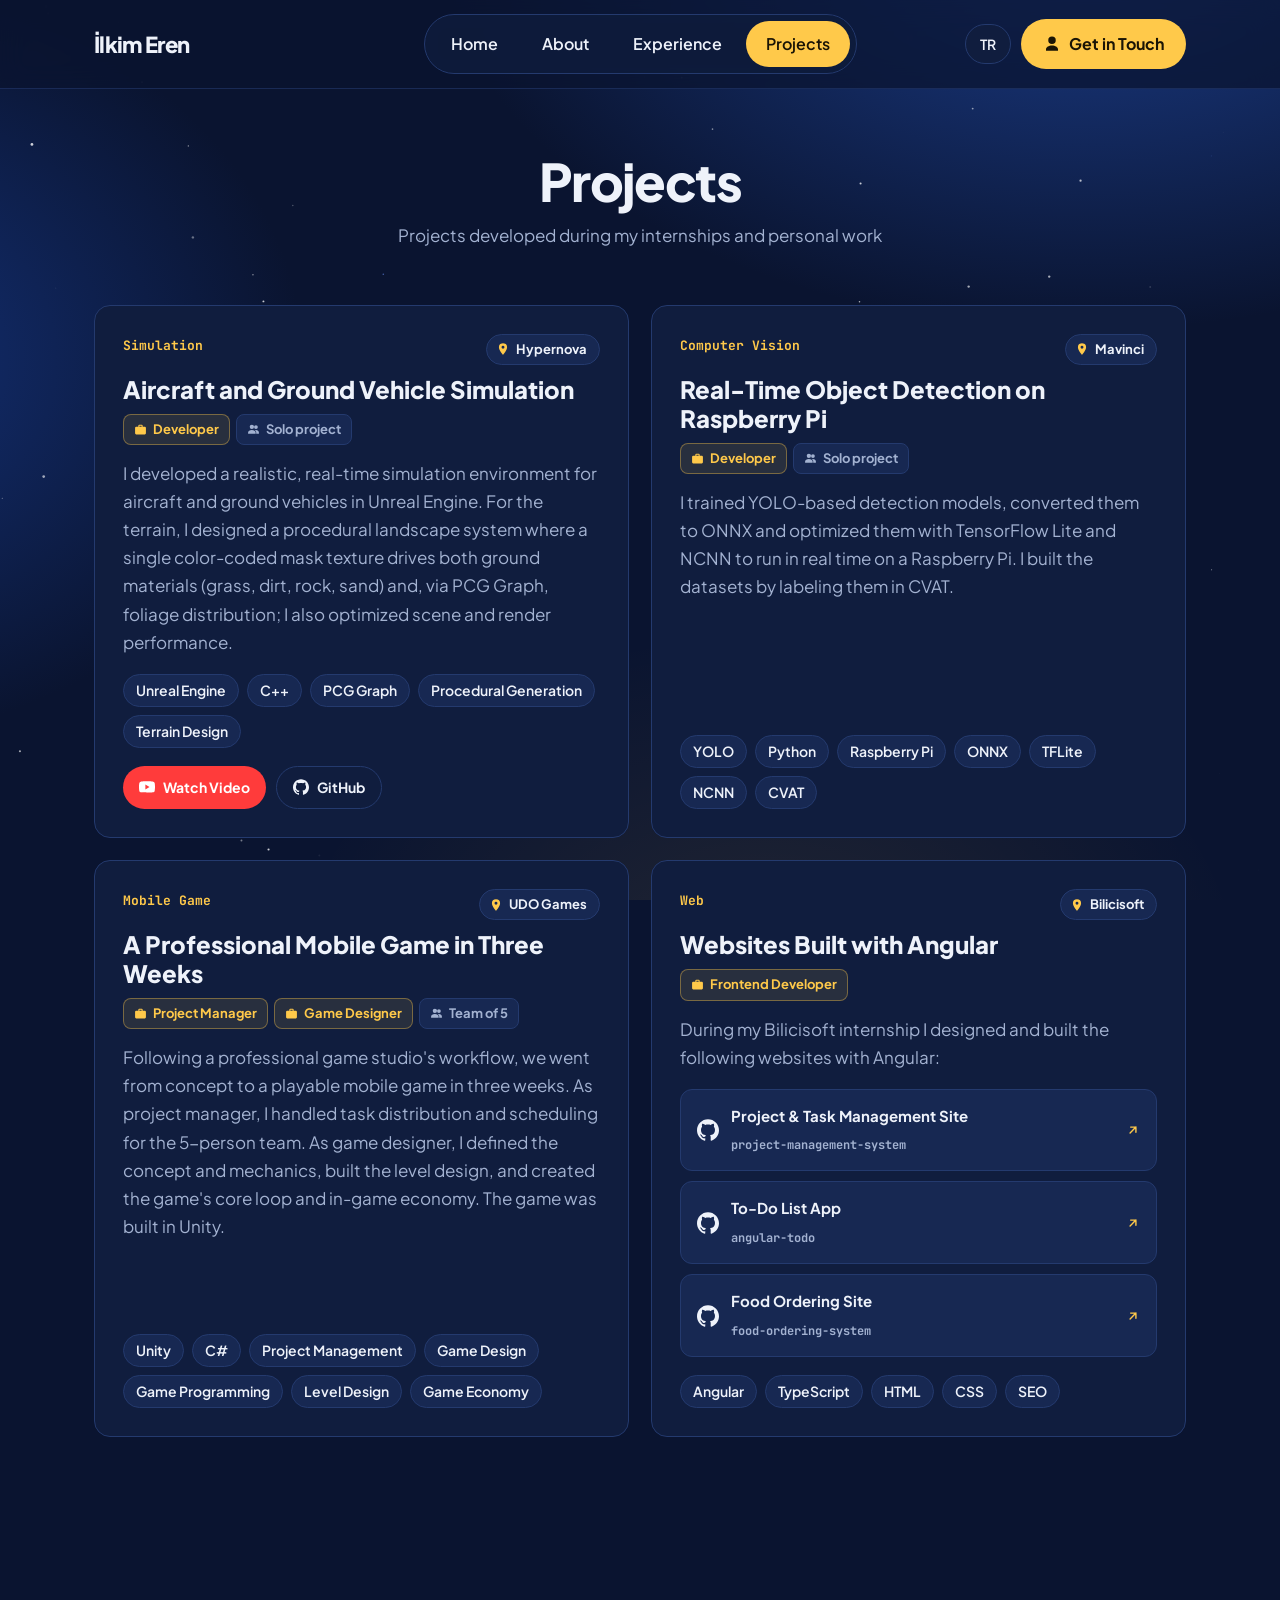
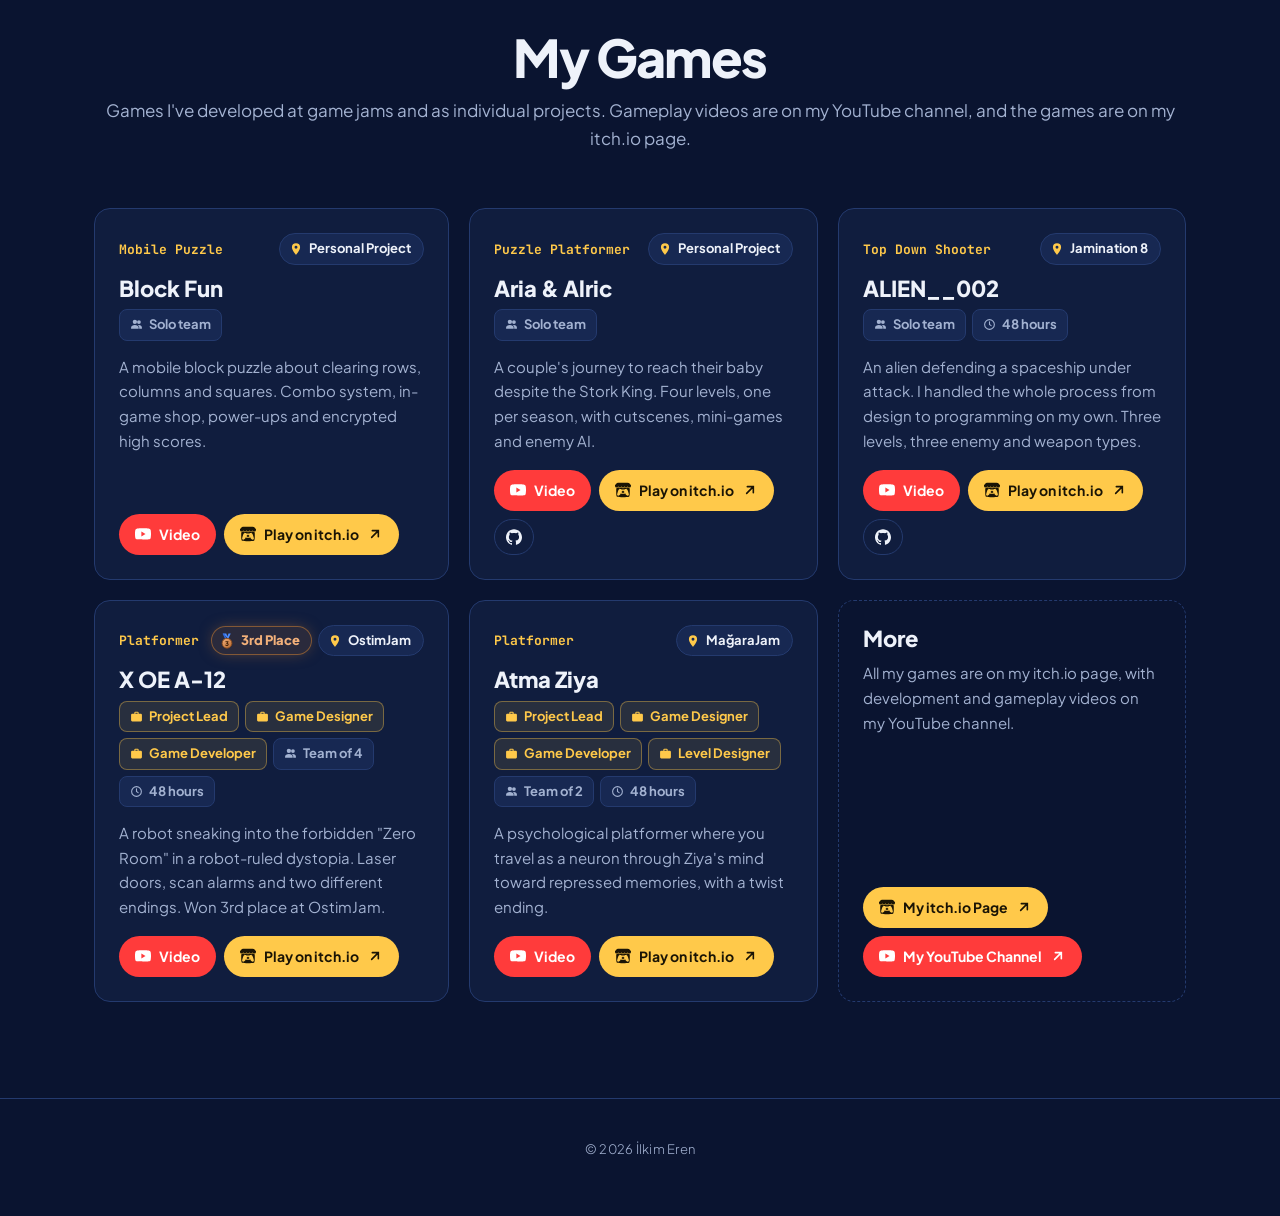
==== commit 82da7e00: "Add files via upload" ====
--- a/projeler.html
+++ b/projeler.html
@@ -7,7 +7,7 @@
 <meta name="description" content="İlkim Eren'in projeleri ve oyunları: simülasyon, görüntü işleme, oyun ve web.">
 <link rel="preconnect" href="https://fonts.googleapis.com">
 <link rel="preconnect" href="https://fonts.gstatic.com" crossorigin>
-<link href="https://fonts.googleapis.com/css2?family=Plus+Jakarta+Sans:wght@400;500;600;700;800&family=JetBrains+Mono:wght@700&display=swap" rel="stylesheet">
+<link href="https://fonts.googleapis.com/css2?family=Plus+Jakarta+Sans:wght@300;400;500;600;700;800&family=JetBrains+Mono:wght@700&display=swap" rel="stylesheet">
 <link rel="stylesheet" href="style.css">
 </head>
 <body>
@@ -104,7 +104,7 @@
         <article class="game reveal">
           <div class="ptop"><span class="kind">Mobile Puzzle</span><span class="pin"><svg><use href="#i-pin"/></svg><span class="tr">Kişisel Proje</span><span class="en">Personal Project</span></span></div>
           <h3>Block Fun</h3>
-          <div class="roles"><span class="rb"><svg><use href="#i-role"/></svg><span class="tr">Programlama</span><span class="en">Programming</span></span><span class="rb"><svg><use href="#i-role"/></svg><span class="tr">Oyun Mekanikleri</span><span class="en">Game Mechanics</span></span></div>
+          <div class="roles"><span class="rb meta"><svg><use href="#i-team"/></svg><span class="tr">Tek kişilik ekip</span><span class="en">Solo team</span></span></div>
           <p><span class="tr">Izgaraya şekil yerleştirerek satır, sütun ve kareleri temizlediğin bir mobil bulmaca. Kombo sistemi, market, güçlendiriciler ve şifreli skor kaydı.</span><span class="en">A mobile block puzzle about clearing rows, columns and squares. Combo system, in-game shop, power-ups and encrypted high scores.</span></p>
           <div class="links">
             <a class="btn sm yt" href="https://youtu.be/-xBJ3re-Pdw" target="_blank" rel="noopener"><svg><use href="#i-yt"/></svg>Video</a>
@@ -115,7 +115,7 @@
         <article class="game reveal">
           <div class="ptop"><span class="kind">Puzzle Platformer</span><span class="pin"><svg><use href="#i-pin"/></svg><span class="tr">Kişisel Proje</span><span class="en">Personal Project</span></span></div>
           <h3>Aria &amp; Alric</h3>
-          <div class="roles"><span class="rb"><svg><use href="#i-role"/></svg><span class="tr">Programlama</span><span class="en">Programming</span></span><span class="rb"><svg><use href="#i-role"/></svg><span class="tr">Mekanikler</span><span class="en">Mechanics</span></span><span class="rb"><svg><use href="#i-role"/></svg><span class="tr">Seviye Tasarımı</span><span class="en">Level Design</span></span><span class="rb"><svg><use href="#i-role"/></svg><span class="tr">Hikâye</span><span class="en">Story</span></span></div>
+          <div class="roles"><span class="rb meta"><svg><use href="#i-team"/></svg><span class="tr">Tek kişilik ekip</span><span class="en">Solo team</span></span></div>
           <p><span class="tr">Leylek Kral'a rağmen bebeklerine kavuşmak için yola çıkan bir çiftin hikâyesi. Her biri bir mevsim olan 4 bölüm, ara sahneler, mini oyunlar ve düşman yapay zekâsı.</span><span class="en">A couple's journey to reach their baby despite the Stork King. Four levels, one per season, with cutscenes, mini-games and enemy AI.</span></p>
           <div class="links">
             <a class="btn sm yt" href="https://www.youtube.com/watch?v=oCF3ymqU_ik" target="_blank" rel="noopener"><svg><use href="#i-yt"/></svg>Video</a>
@@ -137,10 +137,10 @@
         </article>
 
         <article class="game reveal">
-          <div class="ptop"><span class="kind">Platformer</span><span class="pin"><svg><use href="#i-pin"/></svg>OstimJam</span></div>
+          <div class="ptop"><span class="kind">Platformer</span><span class="badges"><span class="medal" title="OstimJam 3.lük"><svg viewBox="0 0 24 24" aria-hidden="true"><path d="M7 2h4l1.5 4L14 2h3l-3.5 7.2" fill="#4C8DFF"/><path d="M7 2l3.6 7.2" stroke="#2F6BE0" stroke-width="2"/><circle cx="12" cy="15" r="6.5" fill="url(#bz)" stroke="#8A4B1E" stroke-width="1.2"/><text x="12" y="18.2" text-anchor="middle" font-size="8.5" font-weight="800" fill="#3B1D06" font-family="Plus Jakarta Sans,sans-serif">3</text><defs><linearGradient id="bz" x1="0" y1="0" x2="1" y2="1"><stop offset="0" stop-color="#F2B07A"/><stop offset="1" stop-color="#B8692F"/></linearGradient></defs></svg><span class="tr">3.lük</span><span class="en">3rd Place</span></span><span class="pin"><svg><use href="#i-pin"/></svg>OstimJam</span></span></div>
           <h3>X OE A-12</h3>
-          <div class="roles"><span class="rb"><svg><use href="#i-role"/></svg><span class="tr">Proje Lideri</span><span class="en">Project Lead</span></span><span class="rb"><svg><use href="#i-role"/></svg><span class="tr">Oyun Tasarımcısı</span><span class="en">Game Designer</span></span><span class="rb"><svg><use href="#i-role"/></svg><span class="tr">Oyun Geliştirici</span><span class="en">Game Developer</span></span><span class="rb meta"><svg><use href="#i-clock"/></svg><span class="tr">48 saat</span><span class="en">48 hours</span></span></div>
-          <p><span class="tr">Robotların yönettiği distopik bir dünyada yasak "Sıfır Oda"ya ulaşmaya çalışan bir robot. Lazer kapılar, tarama alarmları ve iki farklı son.</span><span class="en">A robot sneaking into the forbidden "Zero Room" in a robot-ruled dystopia. Laser doors, scan alarms and two different endings.</span></p>
+          <div class="roles"><span class="rb"><svg><use href="#i-role"/></svg><span class="tr">Proje Lideri</span><span class="en">Project Lead</span></span><span class="rb"><svg><use href="#i-role"/></svg><span class="tr">Oyun Tasarımcısı</span><span class="en">Game Designer</span></span><span class="rb"><svg><use href="#i-role"/></svg><span class="tr">Oyun Geliştirici</span><span class="en">Game Developer</span></span><span class="rb meta"><svg><use href="#i-team"/></svg><span class="tr">4 kişilik ekip</span><span class="en">Team of 4</span></span><span class="rb meta"><svg><use href="#i-clock"/></svg><span class="tr">48 saat</span><span class="en">48 hours</span></span></div>
+          <p><span class="tr">Robotların yönettiği distopik bir dünyada yasak "Sıfır Oda"ya ulaşmaya çalışan bir robot. Lazer kapılar, tarama alarmları ve iki farklı son. OstimJam'de 3.lük ödülü aldı.</span><span class="en">A robot sneaking into the forbidden "Zero Room" in a robot-ruled dystopia. Laser doors, scan alarms and two different endings. Won 3rd place at OstimJam.</span></p>
           <div class="links">
             <a class="btn sm yt" href="https://www.youtube.com/watch?v=FTygd8Xjdfs" target="_blank" rel="noopener"><svg><use href="#i-yt"/></svg>Video</a>
             <a class="btn sm play" href="https://ilqim.itch.io/xoea-12" target="_blank" rel="noopener"><svg><use href="#i-itch"/></svg><span class="tr">itch.io'da Oyna</span><span class="en">Play on itch.io</span><svg class="arr"><use href="#i-ext"/></svg></a>
--- a/style.css
+++ b/style.css
@@ -241,3 +241,8 @@
 .stat{transition:transform .3s cubic-bezier(.3,1.6,.5,1),border-color .3s}
 .stat:hover{transform:translateY(-5px);border-color:var(--accent)}
 @media (prefers-reduced-motion:reduce){.detect .bbox{clip-path:none}.detect.in .bbox{animation:none}}
+
+.badges{display:inline-flex;align-items:center;gap:6px}
+.medal{display:inline-flex;align-items:center;gap:5px;font-size:13px;font-weight:800;color:#F2B07A;background:rgba(205,127,50,.14);border:1px solid rgba(205,127,50,.55);border-radius:999px;padding:3px 11px 3px 6px;white-space:nowrap;box-shadow:0 0 16px -4px rgba(205,127,50,.55)}
+.medal svg{width:18px;height:18px}
+footer{font-weight:300;font-size:13px;letter-spacing:.02em}
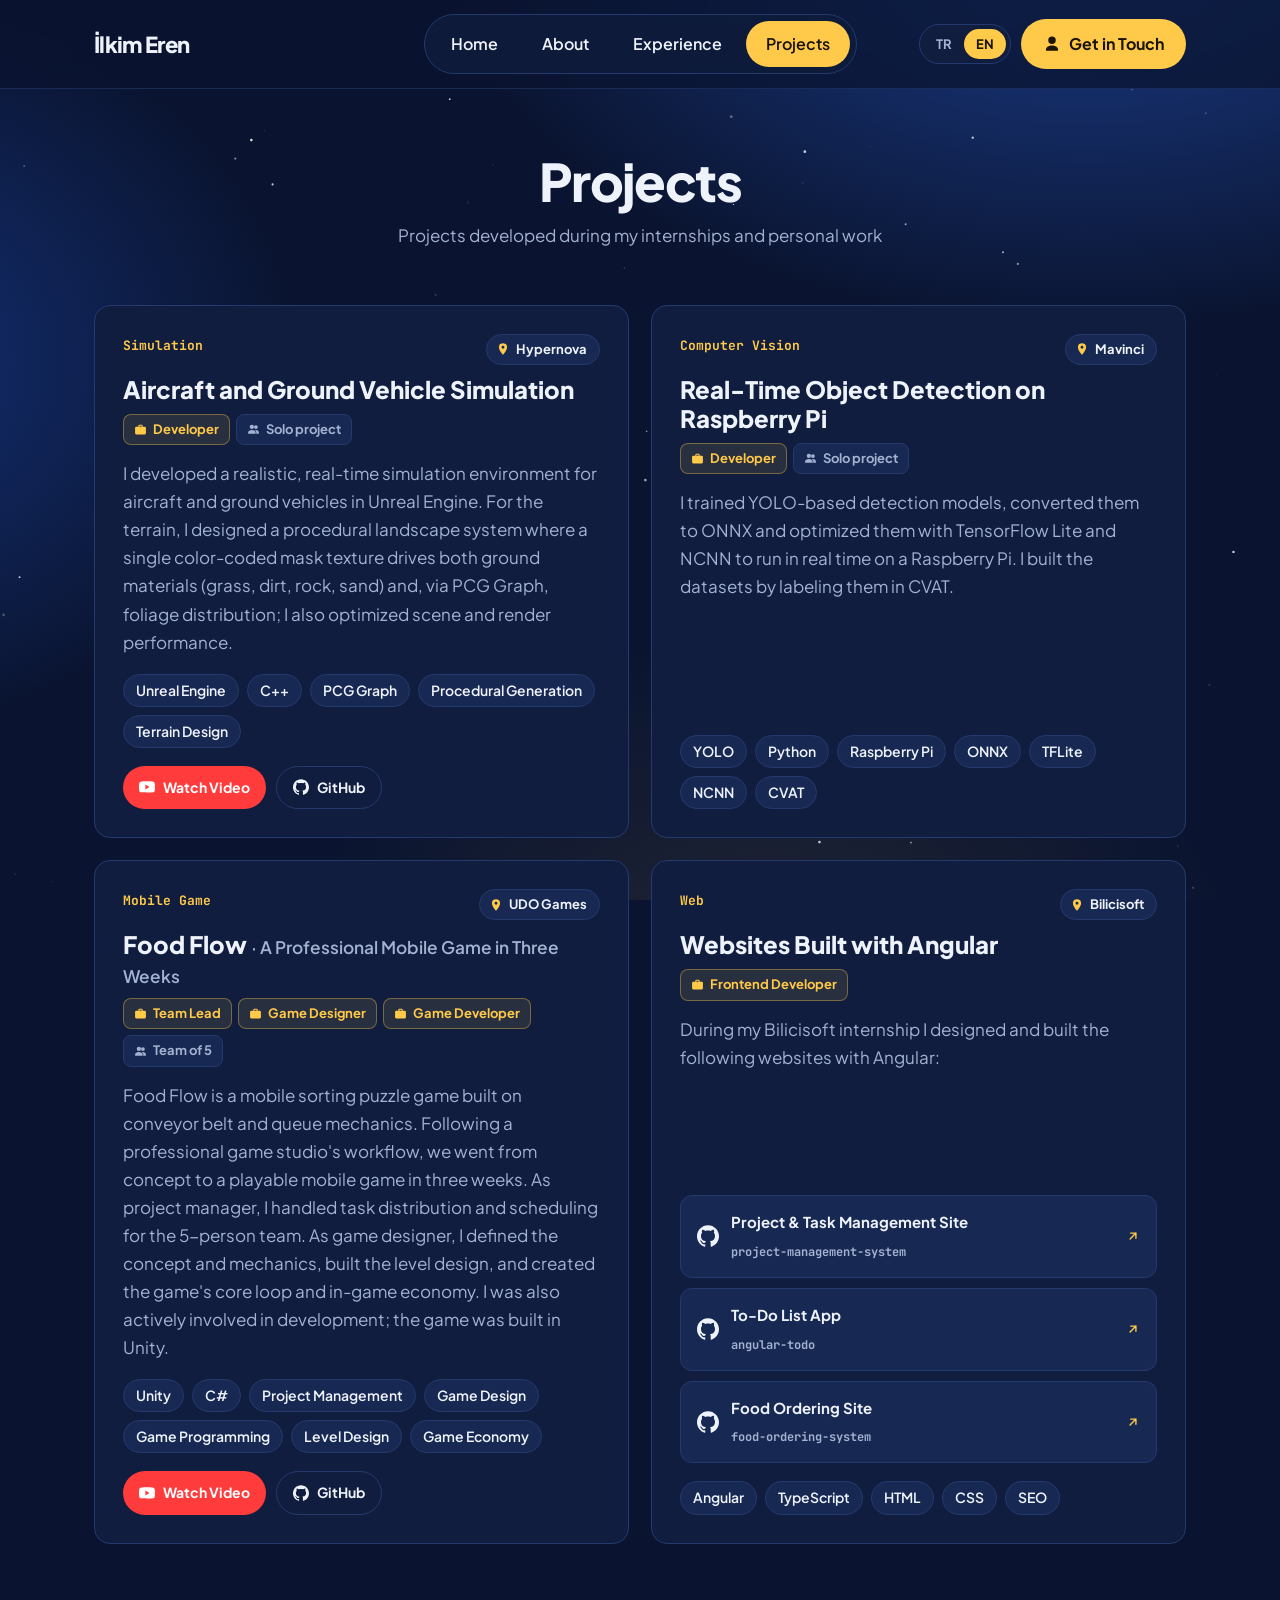
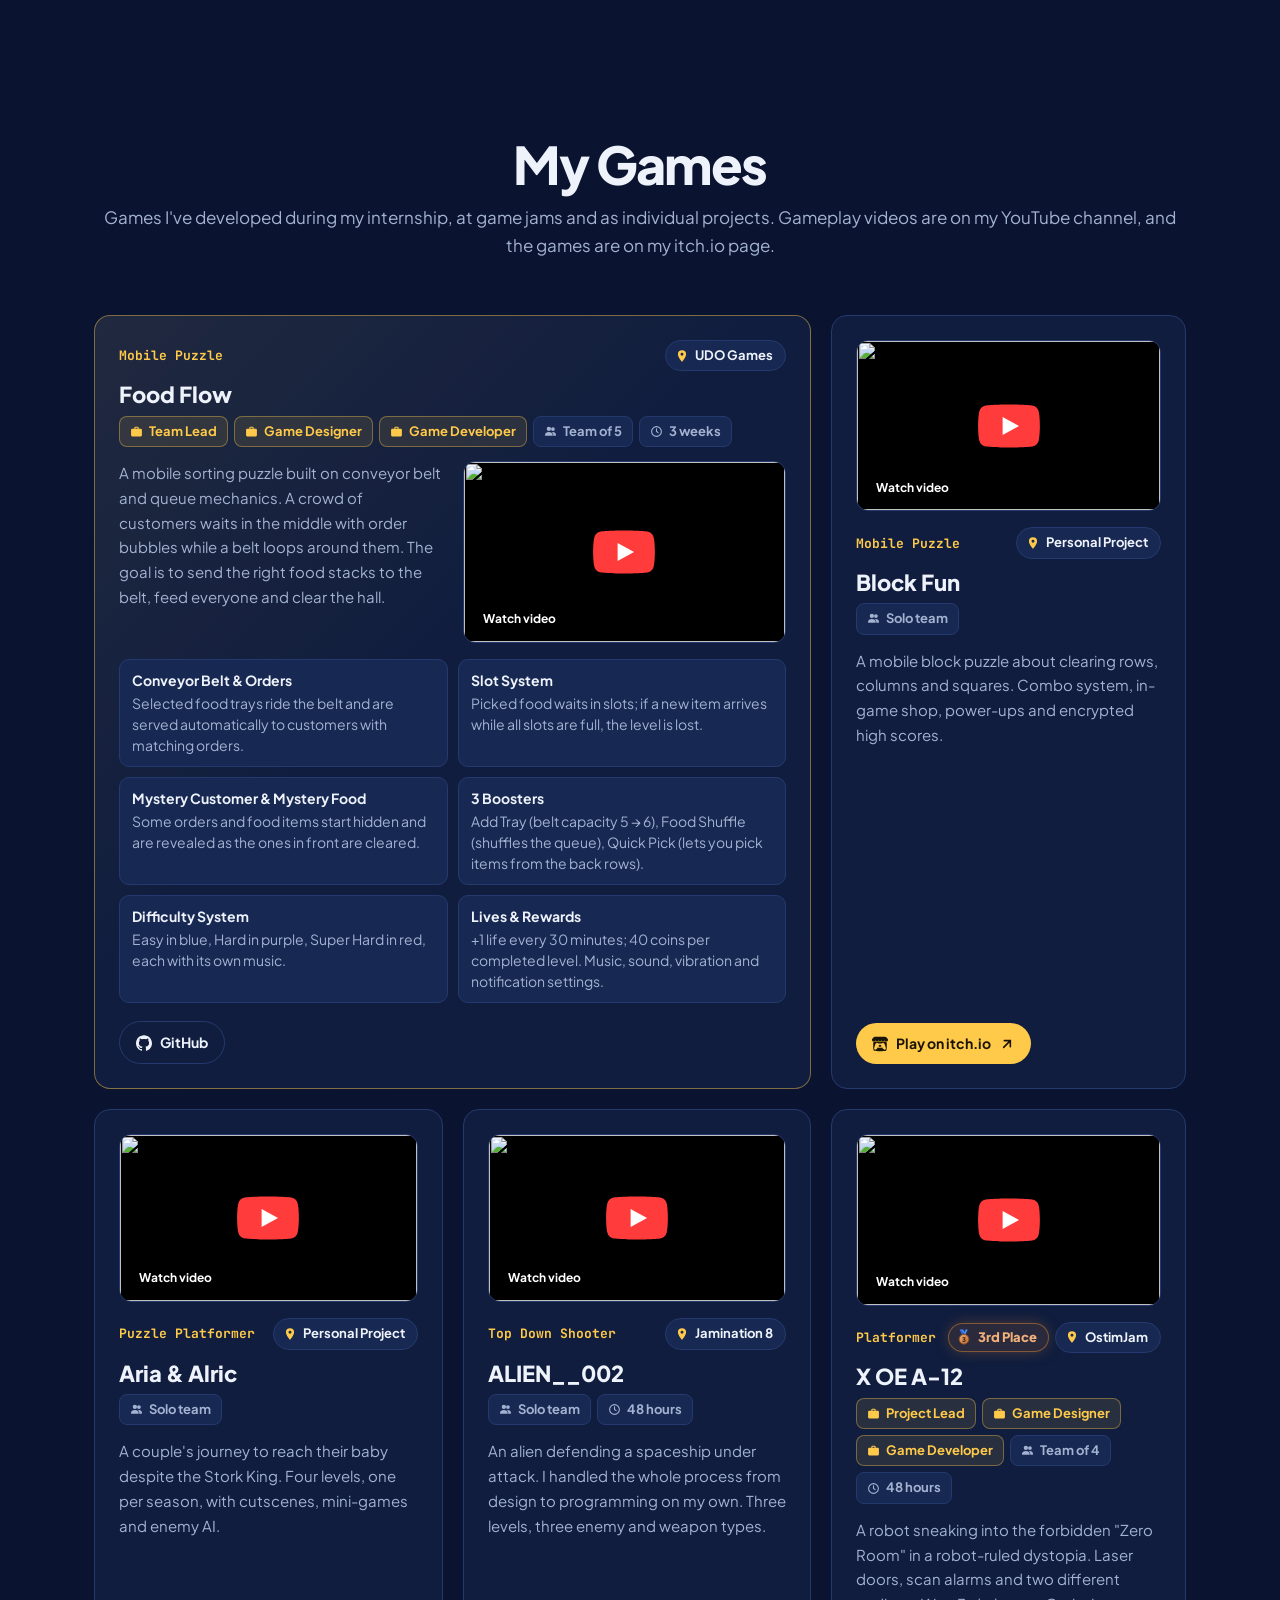
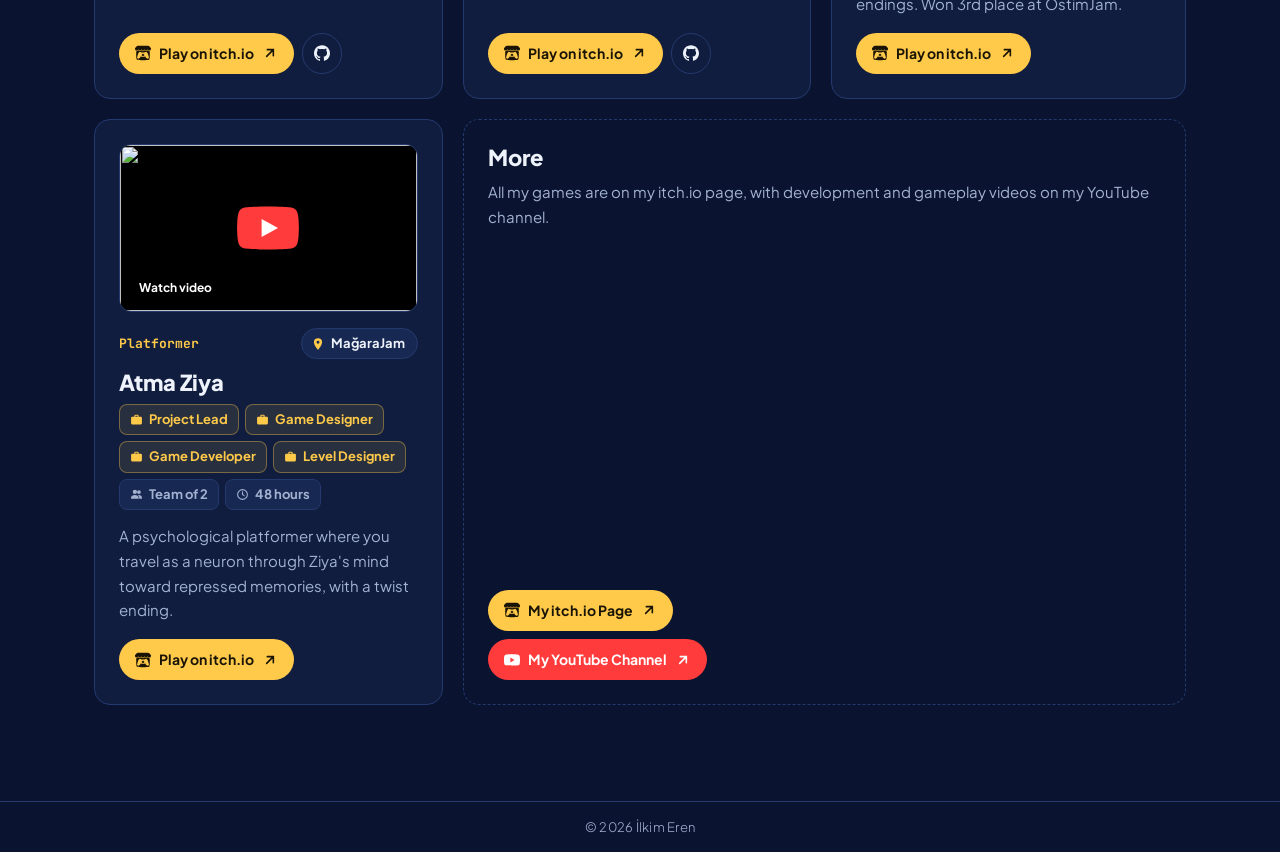
==== commit 3fe87ecb: "Add Food Flow and video previews" ====
--- a/projeler.html
+++ b/projeler.html
@@ -2,6 +2,7 @@
 <html lang="tr" data-lang="tr">
 <head>
 <meta charset="utf-8">
+<meta name="referrer" content="strict-origin-when-cross-origin">
 <meta name="viewport" content="width=device-width, initial-scale=1">
 <title>Projeler · İlkim Eren</title>
 <meta name="description" content="İlkim Eren'in projeleri ve oyunları: simülasyon, görüntü işleme, oyun ve web.">
@@ -38,7 +39,7 @@
       <a class="active" href="projeler.html"><span class="tr">Projeler</span><span class="en">Projects</span></a>
     </nav>
     <div class="right">
-      <button class="lang" id="langBtn" aria-label="Dil değiştir / Switch language">EN</button>
+      <div class="langsw" role="group" aria-label="Dil / Language"><button type="button" data-l="tr" aria-label="Türkçe">TR</button><button type="button" data-l="en" aria-label="English">EN</button></div>
       <a class="btn yellow hide-sm" href="index.html#iletisim"><svg><use href="#i-user"/></svg><span class="tr">İletişime Geç</span><span class="en">Get in Touch</span></a>
     </div>
   </div></header>
@@ -74,10 +75,14 @@
 
         <article class="project reveal">
           <div class="ptop"><span class="kind"><span class="tr">Mobil Oyun</span><span class="en">Mobile Game</span></span><span class="pin"><svg><use href="#i-pin"/></svg>UDO Games</span></div>
-          <h3><span class="tr">Üç Haftada Profesyonel Mobil Oyun</span><span class="en">A Professional Mobile Game in Three Weeks</span></h3>
-          <div class="roles"><span class="rb"><svg><use href="#i-role"/></svg><span class="tr">Proje Yöneticisi</span><span class="en">Project Manager</span></span><span class="rb"><svg><use href="#i-role"/></svg><span class="tr">Oyun Tasarımcısı</span><span class="en">Game Designer</span></span><span class="rb meta"><svg><use href="#i-team"/></svg><span class="tr">5 kişilik ekip</span><span class="en">Team of 5</span></span></div>
-          <p><span class="tr">Profesyonel bir oyun stüdyosunun iş akışıyla, üç haftada konseptten oynanabilir bir mobil oyuna ulaştık. Proje yöneticisi olarak 5 kişilik ekibin görev dağılımını ve takvimini yönettim. Oyun tasarımcısı olarak konsepti ve mekanikleri belirledim, seviye tasarımını kurdum, oyunun temel döngüsünü (core loop) ve oyun içi ekonomisini oluşturdum. Oyun Unity ile geliştirildi.</span><span class="en">Following a professional game studio's workflow, we went from concept to a playable mobile game in three weeks. As project manager, I handled task distribution and scheduling for the 5-person team. As game designer, I defined the concept and mechanics, built the level design, and created the game's core loop and in-game economy. The game was built in Unity.</span></p>
+          <h3>Food Flow <span class="sub"><span class="tr">· Üç Haftada Profesyonel Mobil Oyun</span><span class="en">· A Professional Mobile Game in Three Weeks</span></span></h3>
+          <div class="roles"><span class="rb"><svg><use href="#i-role"/></svg><span class="tr">Ekip Lideri</span><span class="en">Team Lead</span></span><span class="rb"><svg><use href="#i-role"/></svg><span class="tr">Oyun Tasarımcısı</span><span class="en">Game Designer</span></span><span class="rb"><svg><use href="#i-role"/></svg><span class="tr">Oyun Geliştirici</span><span class="en">Game Developer</span></span><span class="rb meta"><svg><use href="#i-team"/></svg><span class="tr">5 kişilik ekip</span><span class="en">Team of 5</span></span></div>
+          <p><span class="tr">Food Flow, konveyör bant ve sıra mekaniğine dayanan bir mobil sıralama puzzle oyunu. Profesyonel bir oyun stüdyosunun iş akışıyla, üç haftada konseptten oynanabilir bir mobil oyuna ulaştık. Proje yöneticisi olarak 5 kişilik ekibin görev dağılımını ve takvimini yönettim. Oyun tasarımcısı olarak konsepti ve mekanikleri belirledim, seviye tasarımını kurdum, oyunun temel döngüsünü (core loop) ve oyun içi ekonomisini oluşturdum. Oyunun geliştirilmesinde de aktif olarak yer aldım; oyun Unity ile geliştirildi.</span><span class="en">Food Flow is a mobile sorting puzzle game built on conveyor belt and queue mechanics. Following a professional game studio's workflow, we went from concept to a playable mobile game in three weeks. As project manager, I handled task distribution and scheduling for the 5-person team. As game designer, I defined the concept and mechanics, built the level design, and created the game's core loop and in-game economy. I was also actively involved in development; the game was built in Unity.</span></p>
           <ul class="tags"><li>Unity</li><li>C#</li><li><span class="tr">Proje Yönetimi</span><span class="en">Project Management</span></li><li><span class="tr">Oyun Tasarımı</span><span class="en">Game Design</span></li><li><span class="tr">Oyun Programlama</span><span class="en">Game Programming</span></li><li><span class="tr">Seviye Tasarımı</span><span class="en">Level Design</span></li><li><span class="tr">Oyun Ekonomisi</span><span class="en">Game Economy</span></li></ul>
+          <div class="links">
+            <a class="btn sm yt" href="https://www.youtube.com/watch?v=TKQ1hi1qTa4" target="_blank" rel="noopener"><svg><use href="#i-yt"/></svg><span class="tr">Videoyu İzle</span><span class="en">Watch Video</span></a>
+            <a class="btn sm outline" href="https://github.com/ilqim/restaurant-loop" target="_blank" rel="noopener"><svg><use href="#i-gh"/></svg>GitHub</a>
+          </div>
         </article>
 
         <article class="project reveal">
@@ -98,67 +103,85 @@
     <section id="oyunlar">
       <div class="head">
         <h2><span class="tr">Oyunlarım</span><span class="en">My Games</span></h2>
-        <p><span class="tr">Game jam'lerde ve bireysel olarak geliştirdiğim oyunlar. Oynanış videoları YouTube kanalımda, oyunların kendisi itch.io sayfamda yer alıyor.</span><span class="en">Games I've developed at game jams and as individual projects. Gameplay videos are on my YouTube channel, and the games are on my itch.io page.</span></p>
+        <p><span class="tr">Stajımda, game jam'lerde ve bireysel olarak geliştirdiğim oyunlar. Oynanış videoları YouTube kanalımda, oyunların kendisi itch.io sayfamda yer alıyor.</span><span class="en">Games I've developed during my internship, at game jams and as individual projects. Gameplay videos are on my YouTube channel, and the games are on my itch.io page.</span></p>
       </div>
       <div class="games">
+        <article class="game feature reveal">
+          <div class="ptop"><span class="kind">Mobile Puzzle</span><span class="pin"><svg><use href="#i-pin"/></svg>UDO Games</span></div>
+          <h3>Food Flow</h3>
+          <div class="roles"><span class="rb"><svg><use href="#i-role"/></svg><span class="tr">Ekip Lideri</span><span class="en">Team Lead</span></span><span class="rb"><svg><use href="#i-role"/></svg><span class="tr">Oyun Tasarımcısı</span><span class="en">Game Designer</span></span><span class="rb"><svg><use href="#i-role"/></svg><span class="tr">Oyun Geliştirici</span><span class="en">Game Developer</span></span><span class="rb meta"><svg><use href="#i-team"/></svg><span class="tr">5 kişilik ekip</span><span class="en">Team of 5</span></span><span class="rb meta"><svg><use href="#i-clock"/></svg><span class="tr">3 hafta</span><span class="en">3 weeks</span></span></div>
+          <div class="feat-row"><p><span class="tr">Konveyör bant ve sıra (queue) mekaniğine dayanan bir mobil sıralama puzzle oyunu. Ortada sipariş balonlarıyla bekleyen bir müşteri kalabalığı, çevresinde dönen bir bant var. Amaç, doğru yemek kulelerini banda göndererek herkesi doyurmak ve salonu tamamen boşaltmak.</span><span class="en">A mobile sorting puzzle built on conveyor belt and queue mechanics. A crowd of customers waits in the middle with order bubbles while a belt loops around them. The goal is to send the right food stacks to the belt, feed everyone and clear the hall.</span></p><div class="ytv" role="button" tabindex="0" data-id="TKQ1hi1qTa4" aria-label="Food Flow video"><img src="https://i.ytimg.com/vi/TKQ1hi1qTa4/hqdefault.jpg" alt="" loading="lazy"><span class="ytv-play"><svg viewBox="0 0 68 48" aria-hidden="true"><path d="M66.5 7.7a8.5 8.5 0 0 0-6-6C55.2.3 34 .3 34 .3s-21.2 0-26.5 1.4a8.5 8.5 0 0 0-6 6C.1 13 .1 24 .1 24s0 11 1.4 16.3a8.5 8.5 0 0 0 6 6C12.8 47.7 34 47.7 34 47.7s21.2 0 26.5-1.4a8.5 8.5 0 0 0 6-6C67.9 35 67.9 24 67.9 24s0-11-1.4-16.3Z" fill="#FF3B3B"/><path d="M45 24 27 14v20Z" fill="#fff"/></svg></span><span class="ytv-label"><span class="tr">Videoyu izle</span><span class="en">Watch video</span></span></div></div>
+          <ul class="mech">
+            <li><b><span class="tr">Konveyör Bandı ve Siparişler</span><span class="en">Conveyor Belt & Orders</span></b><span class="tr">Seçilen yemek tepsileri bantta taşınır ve aynı siparişi veren müşterilere otomatik servis edilir.</span><span class="en">Selected food trays ride the belt and are served automatically to customers with matching orders.</span></li>
+            <li><b><span class="tr">Slot Sistemi</span><span class="en">Slot System</span></b><span class="tr">Seçilen yemekler slotlarda bekler; tüm slotlar doluyken yeni yemek gelirse level kaybedilir.</span><span class="en">Picked food waits in slots; if a new item arrives while all slots are full, the level is lost.</span></li>
+            <li><b><span class="tr">Mystery Customer ve Mystery Food</span><span class="en">Mystery Customer & Mystery Food</span></b><span class="tr">Bazı siparişler ve yemekler gizli başlar; öndekiler temizlendikçe açığa çıkar.</span><span class="en">Some orders and food items start hidden and are revealed as the ones in front are cleared.</span></li>
+            <li><b><span class="tr">3 Booster</span><span class="en">3 Boosters</span></b><span class="tr">Add Tray (bant kapasitesi 5 → 6), Food Shuffle (kuyruğu karıştırır), Quick Pick (arka sıradaki yemeği seçtirir).</span><span class="en">Add Tray (belt capacity 5 → 6), Food Shuffle (shuffles the queue), Quick Pick (lets you pick items from the back rows).</span></li>
+            <li><b><span class="tr">Zorluk Sistemi</span><span class="en">Difficulty System</span></b><span class="tr">Easy mavi, Hard mor, Super Hard kırmızı tema; her zorluğa özel müzik.</span><span class="en">Easy in blue, Hard in purple, Super Hard in red, each with its own music.</span></li>
+            <li><b><span class="tr">Can ve Ödül</span><span class="en">Lives & Rewards</span></b><span class="tr">Her 30 dakikada +1 can; tamamlanan levelde 40 coin. Müzik, ses, titreşim ve bildirim ayarları.</span><span class="en">+1 life every 30 minutes; 40 coins per completed level. Music, sound, vibration and notification settings.</span></li>
+          </ul>
+          <div class="links">
+            <a class="btn sm outline" href="https://github.com/ilqim/restaurant-loop" target="_blank" rel="noopener"><svg><use href="#i-gh"/></svg>GitHub</a>
+          </div>
+        </article>
+
         <article class="game reveal">
+          <div class="ytv" role="button" tabindex="0" data-id="-xBJ3re-Pdw" aria-label="Block Fun video"><img src="https://i.ytimg.com/vi/-xBJ3re-Pdw/hqdefault.jpg" alt="" loading="lazy"><span class="ytv-play"><svg viewBox="0 0 68 48" aria-hidden="true"><path d="M66.5 7.7a8.5 8.5 0 0 0-6-6C55.2.3 34 .3 34 .3s-21.2 0-26.5 1.4a8.5 8.5 0 0 0-6 6C.1 13 .1 24 .1 24s0 11 1.4 16.3a8.5 8.5 0 0 0 6 6C12.8 47.7 34 47.7 34 47.7s21.2 0 26.5-1.4a8.5 8.5 0 0 0 6-6C67.9 35 67.9 24 67.9 24s0-11-1.4-16.3Z" fill="#FF3B3B"/><path d="M45 24 27 14v20Z" fill="#fff"/></svg></span><span class="ytv-label"><span class="tr">Videoyu izle</span><span class="en">Watch video</span></span></div>
           <div class="ptop"><span class="kind">Mobile Puzzle</span><span class="pin"><svg><use href="#i-pin"/></svg><span class="tr">Kişisel Proje</span><span class="en">Personal Project</span></span></div>
           <h3>Block Fun</h3>
           <div class="roles"><span class="rb meta"><svg><use href="#i-team"/></svg><span class="tr">Tek kişilik ekip</span><span class="en">Solo team</span></span></div>
           <p><span class="tr">Izgaraya şekil yerleştirerek satır, sütun ve kareleri temizlediğin bir mobil bulmaca. Kombo sistemi, market, güçlendiriciler ve şifreli skor kaydı.</span><span class="en">A mobile block puzzle about clearing rows, columns and squares. Combo system, in-game shop, power-ups and encrypted high scores.</span></p>
           <div class="links">
-            <a class="btn sm yt" href="https://youtu.be/-xBJ3re-Pdw" target="_blank" rel="noopener"><svg><use href="#i-yt"/></svg>Video</a>
             <a class="btn sm play" href="https://ilqim.itch.io/block-fun" target="_blank" rel="noopener"><svg><use href="#i-itch"/></svg><span class="tr">itch.io'da Oyna</span><span class="en">Play on itch.io</span><svg class="arr"><use href="#i-ext"/></svg></a>
           </div>
         </article>
 
         <article class="game reveal">
+          <div class="ytv" role="button" tabindex="0" data-id="oCF3ymqU_ik" aria-label="Aria &amp; Alric video"><img src="https://i.ytimg.com/vi/oCF3ymqU_ik/hqdefault.jpg" alt="" loading="lazy"><span class="ytv-play"><svg viewBox="0 0 68 48" aria-hidden="true"><path d="M66.5 7.7a8.5 8.5 0 0 0-6-6C55.2.3 34 .3 34 .3s-21.2 0-26.5 1.4a8.5 8.5 0 0 0-6 6C.1 13 .1 24 .1 24s0 11 1.4 16.3a8.5 8.5 0 0 0 6 6C12.8 47.7 34 47.7 34 47.7s21.2 0 26.5-1.4a8.5 8.5 0 0 0 6-6C67.9 35 67.9 24 67.9 24s0-11-1.4-16.3Z" fill="#FF3B3B"/><path d="M45 24 27 14v20Z" fill="#fff"/></svg></span><span class="ytv-label"><span class="tr">Videoyu izle</span><span class="en">Watch video</span></span></div>
           <div class="ptop"><span class="kind">Puzzle Platformer</span><span class="pin"><svg><use href="#i-pin"/></svg><span class="tr">Kişisel Proje</span><span class="en">Personal Project</span></span></div>
           <h3>Aria &amp; Alric</h3>
           <div class="roles"><span class="rb meta"><svg><use href="#i-team"/></svg><span class="tr">Tek kişilik ekip</span><span class="en">Solo team</span></span></div>
           <p><span class="tr">Leylek Kral'a rağmen bebeklerine kavuşmak için yola çıkan bir çiftin hikâyesi. Her biri bir mevsim olan 4 bölüm, ara sahneler, mini oyunlar ve düşman yapay zekâsı.</span><span class="en">A couple's journey to reach their baby despite the Stork King. Four levels, one per season, with cutscenes, mini-games and enemy AI.</span></p>
           <div class="links">
-            <a class="btn sm yt" href="https://www.youtube.com/watch?v=oCF3ymqU_ik" target="_blank" rel="noopener"><svg><use href="#i-yt"/></svg>Video</a>
             <a class="btn sm play" href="https://ilqim.itch.io/aria-alric" target="_blank" rel="noopener"><svg><use href="#i-itch"/></svg><span class="tr">itch.io'da Oyna</span><span class="en">Play on itch.io</span><svg class="arr"><use href="#i-ext"/></svg></a>
             <a class="btn sm outline icon-only" href="https://github.com/ilqim/Aria-Alric" target="_blank" rel="noopener" aria-label="GitHub"><svg><use href="#i-gh"/></svg></a>
           </div>
         </article>
 
         <article class="game reveal">
+          <div class="ytv" role="button" tabindex="0" data-id="EshkBE0iMmY" aria-label="ALIEN__002 video"><img src="https://i.ytimg.com/vi/EshkBE0iMmY/hqdefault.jpg" alt="" loading="lazy"><span class="ytv-play"><svg viewBox="0 0 68 48" aria-hidden="true"><path d="M66.5 7.7a8.5 8.5 0 0 0-6-6C55.2.3 34 .3 34 .3s-21.2 0-26.5 1.4a8.5 8.5 0 0 0-6 6C.1 13 .1 24 .1 24s0 11 1.4 16.3a8.5 8.5 0 0 0 6 6C12.8 47.7 34 47.7 34 47.7s21.2 0 26.5-1.4a8.5 8.5 0 0 0 6-6C67.9 35 67.9 24 67.9 24s0-11-1.4-16.3Z" fill="#FF3B3B"/><path d="M45 24 27 14v20Z" fill="#fff"/></svg></span><span class="ytv-label"><span class="tr">Videoyu izle</span><span class="en">Watch video</span></span></div>
           <div class="ptop"><span class="kind">Top Down Shooter</span><span class="pin"><svg><use href="#i-pin"/></svg>Jamination 8</span></div>
           <h3>ALIEN__002</h3>
           <div class="roles"><span class="rb meta"><svg><use href="#i-team"/></svg><span class="tr">Tek kişilik ekip</span><span class="en">Solo team</span></span><span class="rb meta"><svg><use href="#i-clock"/></svg><span class="tr">48 saat</span><span class="en">48 hours</span></span></div>
           <p><span class="tr">Saldırıya uğrayan uzay gemisini kurtarmaya çalışan bir uzaylı. Tasarımdan programlamaya tüm süreç bana ait. 3 bölüm, 3 düşman ve 3 silah çeşidi.</span><span class="en">An alien defending a spaceship under attack. I handled the whole process from design to programming on my own. Three levels, three enemy and weapon types.</span></p>
           <div class="links">
-            <a class="btn sm yt" href="https://www.youtube.com/watch?v=EshkBE0iMmY" target="_blank" rel="noopener"><svg><use href="#i-yt"/></svg>Video</a>
             <a class="btn sm play" href="https://ilqim.itch.io/alien-002" target="_blank" rel="noopener"><svg><use href="#i-itch"/></svg><span class="tr">itch.io'da Oyna</span><span class="en">Play on itch.io</span><svg class="arr"><use href="#i-ext"/></svg></a>
             <a class="btn sm outline icon-only" href="https://github.com/ilqim/jamination" target="_blank" rel="noopener" aria-label="GitHub"><svg><use href="#i-gh"/></svg></a>
           </div>
         </article>
 
         <article class="game reveal">
+          <div class="ytv" role="button" tabindex="0" data-id="FTygd8Xjdfs" aria-label="X OE A-12 video"><img src="https://i.ytimg.com/vi/FTygd8Xjdfs/hqdefault.jpg" alt="" loading="lazy"><span class="ytv-play"><svg viewBox="0 0 68 48" aria-hidden="true"><path d="M66.5 7.7a8.5 8.5 0 0 0-6-6C55.2.3 34 .3 34 .3s-21.2 0-26.5 1.4a8.5 8.5 0 0 0-6 6C.1 13 .1 24 .1 24s0 11 1.4 16.3a8.5 8.5 0 0 0 6 6C12.8 47.7 34 47.7 34 47.7s21.2 0 26.5-1.4a8.5 8.5 0 0 0 6-6C67.9 35 67.9 24 67.9 24s0-11-1.4-16.3Z" fill="#FF3B3B"/><path d="M45 24 27 14v20Z" fill="#fff"/></svg></span><span class="ytv-label"><span class="tr">Videoyu izle</span><span class="en">Watch video</span></span></div>
           <div class="ptop"><span class="kind">Platformer</span><span class="badges"><span class="medal" title="OstimJam 3.lük"><svg viewBox="0 0 24 24" aria-hidden="true"><path d="M7 2h4l1.5 4L14 2h3l-3.5 7.2" fill="#4C8DFF"/><path d="M7 2l3.6 7.2" stroke="#2F6BE0" stroke-width="2"/><circle cx="12" cy="15" r="6.5" fill="url(#bz)" stroke="#8A4B1E" stroke-width="1.2"/><text x="12" y="18.2" text-anchor="middle" font-size="8.5" font-weight="800" fill="#3B1D06" font-family="Plus Jakarta Sans,sans-serif">3</text><defs><linearGradient id="bz" x1="0" y1="0" x2="1" y2="1"><stop offset="0" stop-color="#F2B07A"/><stop offset="1" stop-color="#B8692F"/></linearGradient></defs></svg><span class="tr">3.lük</span><span class="en">3rd Place</span></span><span class="pin"><svg><use href="#i-pin"/></svg>OstimJam</span></span></div>
           <h3>X OE A-12</h3>
           <div class="roles"><span class="rb"><svg><use href="#i-role"/></svg><span class="tr">Proje Lideri</span><span class="en">Project Lead</span></span><span class="rb"><svg><use href="#i-role"/></svg><span class="tr">Oyun Tasarımcısı</span><span class="en">Game Designer</span></span><span class="rb"><svg><use href="#i-role"/></svg><span class="tr">Oyun Geliştirici</span><span class="en">Game Developer</span></span><span class="rb meta"><svg><use href="#i-team"/></svg><span class="tr">4 kişilik ekip</span><span class="en">Team of 4</span></span><span class="rb meta"><svg><use href="#i-clock"/></svg><span class="tr">48 saat</span><span class="en">48 hours</span></span></div>
           <p><span class="tr">Robotların yönettiği distopik bir dünyada yasak "Sıfır Oda"ya ulaşmaya çalışan bir robot. Lazer kapılar, tarama alarmları ve iki farklı son. OstimJam'de 3.lük ödülü aldı.</span><span class="en">A robot sneaking into the forbidden "Zero Room" in a robot-ruled dystopia. Laser doors, scan alarms and two different endings. Won 3rd place at OstimJam.</span></p>
           <div class="links">
-            <a class="btn sm yt" href="https://www.youtube.com/watch?v=FTygd8Xjdfs" target="_blank" rel="noopener"><svg><use href="#i-yt"/></svg>Video</a>
             <a class="btn sm play" href="https://ilqim.itch.io/xoea-12" target="_blank" rel="noopener"><svg><use href="#i-itch"/></svg><span class="tr">itch.io'da Oyna</span><span class="en">Play on itch.io</span><svg class="arr"><use href="#i-ext"/></svg></a>
           </div>
         </article>
 
         <article class="game reveal">
+          <div class="ytv" role="button" tabindex="0" data-id="XxHWFM26dbw" aria-label="Atma Ziya video"><img src="https://i.ytimg.com/vi/XxHWFM26dbw/hqdefault.jpg" alt="" loading="lazy"><span class="ytv-play"><svg viewBox="0 0 68 48" aria-hidden="true"><path d="M66.5 7.7a8.5 8.5 0 0 0-6-6C55.2.3 34 .3 34 .3s-21.2 0-26.5 1.4a8.5 8.5 0 0 0-6 6C.1 13 .1 24 .1 24s0 11 1.4 16.3a8.5 8.5 0 0 0 6 6C12.8 47.7 34 47.7 34 47.7s21.2 0 26.5-1.4a8.5 8.5 0 0 0 6-6C67.9 35 67.9 24 67.9 24s0-11-1.4-16.3Z" fill="#FF3B3B"/><path d="M45 24 27 14v20Z" fill="#fff"/></svg></span><span class="ytv-label"><span class="tr">Videoyu izle</span><span class="en">Watch video</span></span></div>
           <div class="ptop"><span class="kind">Platformer</span><span class="pin"><svg><use href="#i-pin"/></svg>MağaraJam</span></div>
           <h3>Atma Ziya</h3>
           <div class="roles"><span class="rb"><svg><use href="#i-role"/></svg><span class="tr">Proje Lideri</span><span class="en">Project Lead</span></span><span class="rb"><svg><use href="#i-role"/></svg><span class="tr">Oyun Tasarımcısı</span><span class="en">Game Designer</span></span><span class="rb"><svg><use href="#i-role"/></svg><span class="tr">Oyun Geliştirici</span><span class="en">Game Developer</span></span><span class="rb"><svg><use href="#i-role"/></svg><span class="tr">Seviye Tasarımcısı</span><span class="en">Level Designer</span></span><span class="rb meta"><svg><use href="#i-team"/></svg><span class="tr">2 kişilik ekip</span><span class="en">Team of 2</span></span><span class="rb meta"><svg><use href="#i-clock"/></svg><span class="tr">48 saat</span><span class="en">48 hours</span></span></div>
           <p><span class="tr">Ziya'nın zihninde bir nöron olarak ilerleyip bastırılmış anılara ulaştığın, sürpriz sonlu psikolojik bir platform oyunu.</span><span class="en">A psychological platformer where you travel as a neuron through Ziya's mind toward repressed memories, with a twist ending.</span></p>
           <div class="links">
-            <a class="btn sm yt" href="https://www.youtube.com/watch?v=XxHWFM26dbw" target="_blank" rel="noopener"><svg><use href="#i-yt"/></svg>Video</a>
             <a class="btn sm play" href="https://ilqim.itch.io/atma-ziya" target="_blank" rel="noopener"><svg><use href="#i-itch"/></svg><span class="tr">itch.io'da Oyna</span><span class="en">Play on itch.io</span><svg class="arr"><use href="#i-ext"/></svg></a>
           </div>
         </article>
 
-        <article class="game more reveal">
+        <article class="game more wide reveal">
           <h3><span class="tr">Daha Fazlası</span><span class="en">More</span></h3>
           <p><span class="tr">Tüm oyunlarım itch.io sayfamda, geliştirme ve oynanış videoları YouTube kanalımda.</span><span class="en">All my games are on my itch.io page, with development and gameplay videos on my YouTube channel.</span></p>
           <div class="links col">
--- a/style.css
+++ b/style.css
@@ -246,3 +246,35 @@
 .medal{display:inline-flex;align-items:center;gap:5px;font-size:13px;font-weight:800;color:#F2B07A;background:rgba(205,127,50,.14);border:1px solid rgba(205,127,50,.55);border-radius:999px;padding:3px 11px 3px 6px;white-space:nowrap;box-shadow:0 0 16px -4px rgba(205,127,50,.55)}
 .medal svg{width:18px;height:18px}
 footer{font-weight:300;font-size:13px;letter-spacing:.02em}
+footer{padding:16px 0;line-height:1.4}
+
+/* Food Flow öne çıkan oyun kartı */
+.game.feature{grid-column:span 2;border-color:rgba(255,201,74,.45);background:linear-gradient(135deg,rgba(255,201,74,.07),transparent 45%),var(--surface)}
+.game.more.wide{grid-column:span 2}
+.project h3 .sub{font-size:.72em;font-weight:600;color:var(--muted)}
+.mech{list-style:none;padding:0;margin:0 0 18px;display:grid;grid-template-columns:1fr 1fr;gap:10px}
+.mech li{background:var(--surface2);border:1px solid var(--line);border-radius:10px;padding:10px 12px;font-size:14px;color:var(--muted);line-height:1.5}
+.mech li b{display:block;color:var(--ink);font-size:14px;margin-bottom:2px}
+@media (max-width:1100px) and (min-width:901px){.game.more.wide{grid-column:auto}}
+@media (max-width:900px){.game.feature,.game.more.wide{grid-column:auto}.mech{grid-template-columns:1fr}}
+
+/* TR | EN anahtarı */
+.langsw{display:inline-flex;padding:4px;border:1px solid var(--line);border-radius:999px;background:var(--surface)}
+.langsw button{border:0;background:transparent;color:var(--muted);font:700 13px "Plus Jakarta Sans",system-ui,sans-serif;padding:7px 12px;border-radius:999px;cursor:pointer;transition:background-color .2s,color .2s}
+.langsw button:hover{color:var(--ink)}
+.langsw button.on{background:var(--accent);color:var(--accentInk)}
+
+/* YouTube önizleme */
+.ytv{position:relative;aspect-ratio:16/9;border-radius:12px;overflow:hidden;background:#000;cursor:pointer;margin:0 0 16px;border:1px solid var(--line)}
+.ytv img{width:100%;height:100%;object-fit:cover;display:block;transition:transform .4s ease,filter .4s}
+.ytv:hover img{transform:scale(1.05);filter:brightness(.8)}
+.ytv-play{position:absolute;inset:0;display:grid;place-items:center}
+.ytv-play svg{width:62px;height:44px;filter:drop-shadow(0 6px 16px rgba(0,0,0,.5));transition:transform .25s cubic-bezier(.3,1.6,.5,1)}
+.ytv:hover .ytv-play svg{transform:scale(1.12)}
+.ytv-label{position:absolute;left:10px;bottom:10px;font-size:12px;font-weight:700;color:#fff;background:rgba(0,0,0,.6);padding:3px 9px;border-radius:999px}
+.ytv iframe{position:absolute;inset:0;width:100%;height:100%;border:0}
+.ytv:focus-visible{outline:2px solid var(--accent);outline-offset:3px}
+.feat-row{display:grid;grid-template-columns:1fr 1fr;gap:20px;align-items:start;margin-bottom:16px}
+.feat-row p{margin:0}
+.feat-row .ytv{margin:0}
+@media (max-width:900px){.feat-row{grid-template-columns:1fr}}
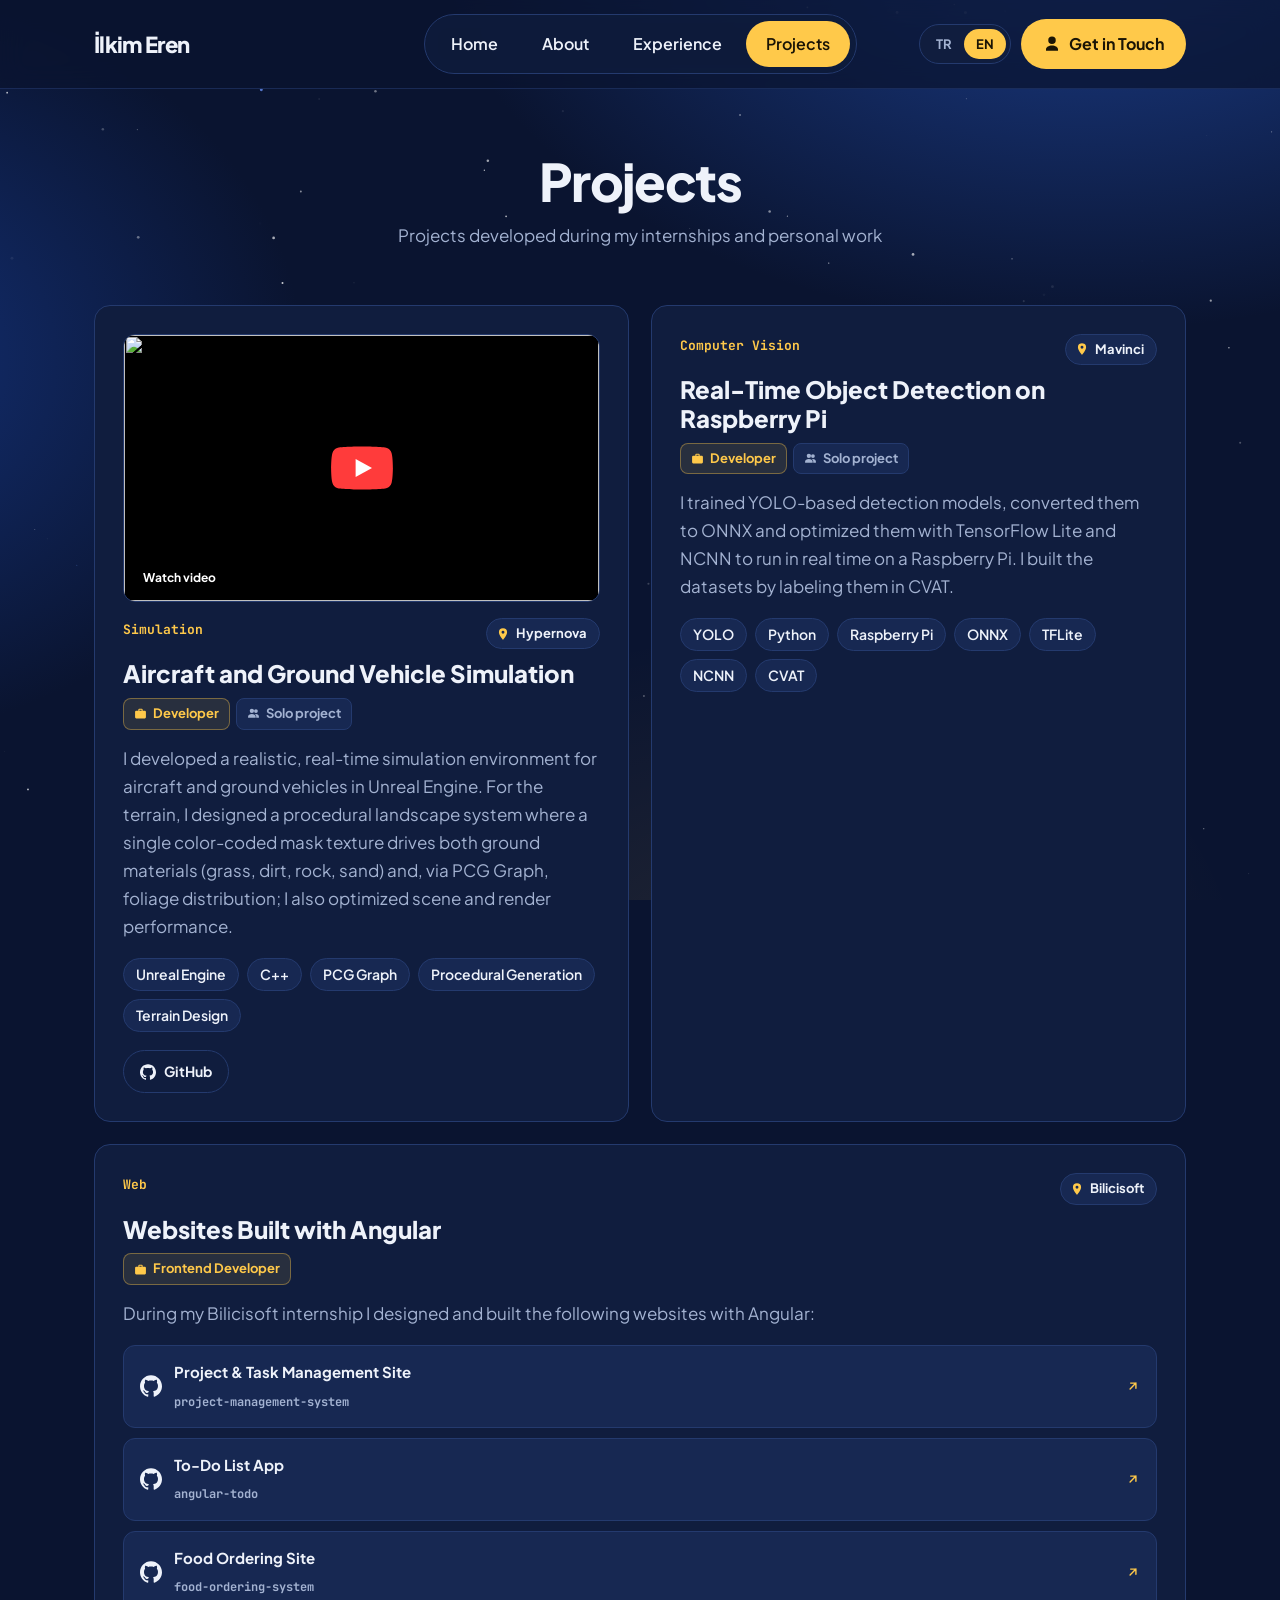
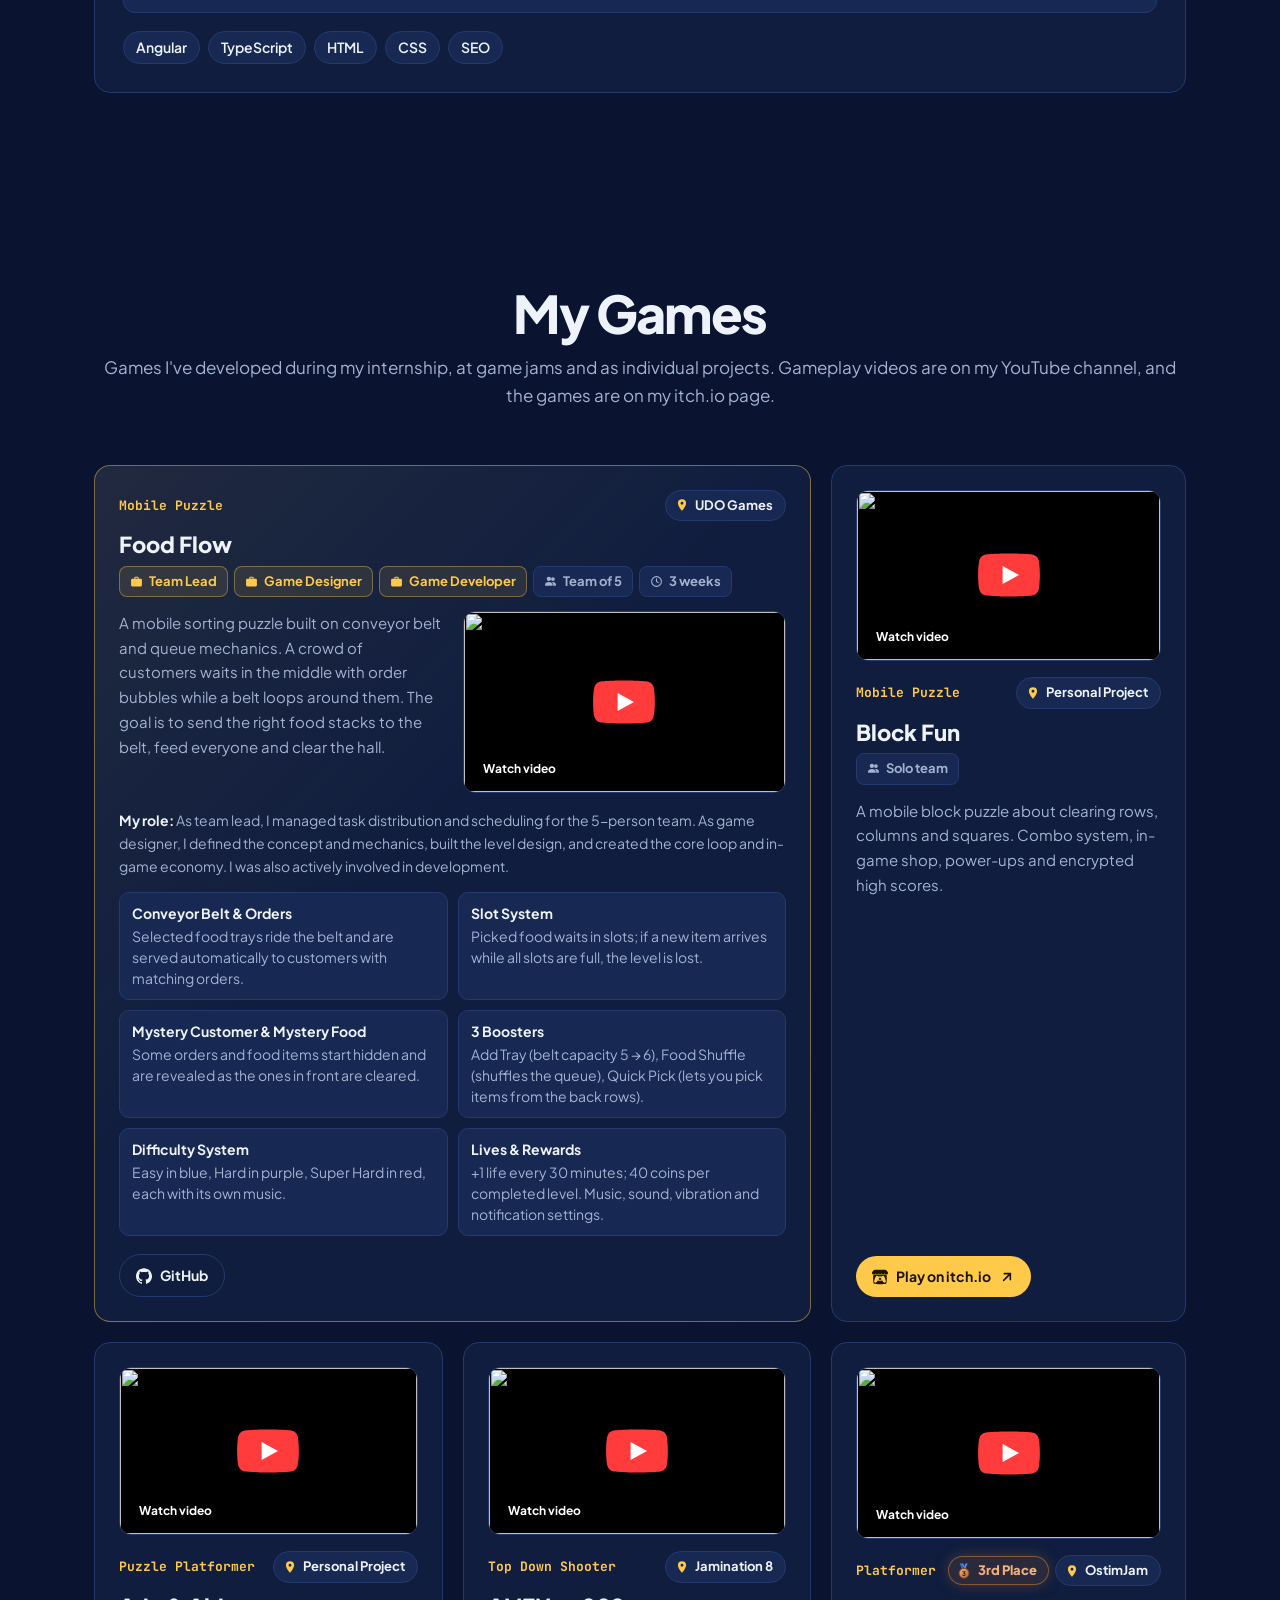
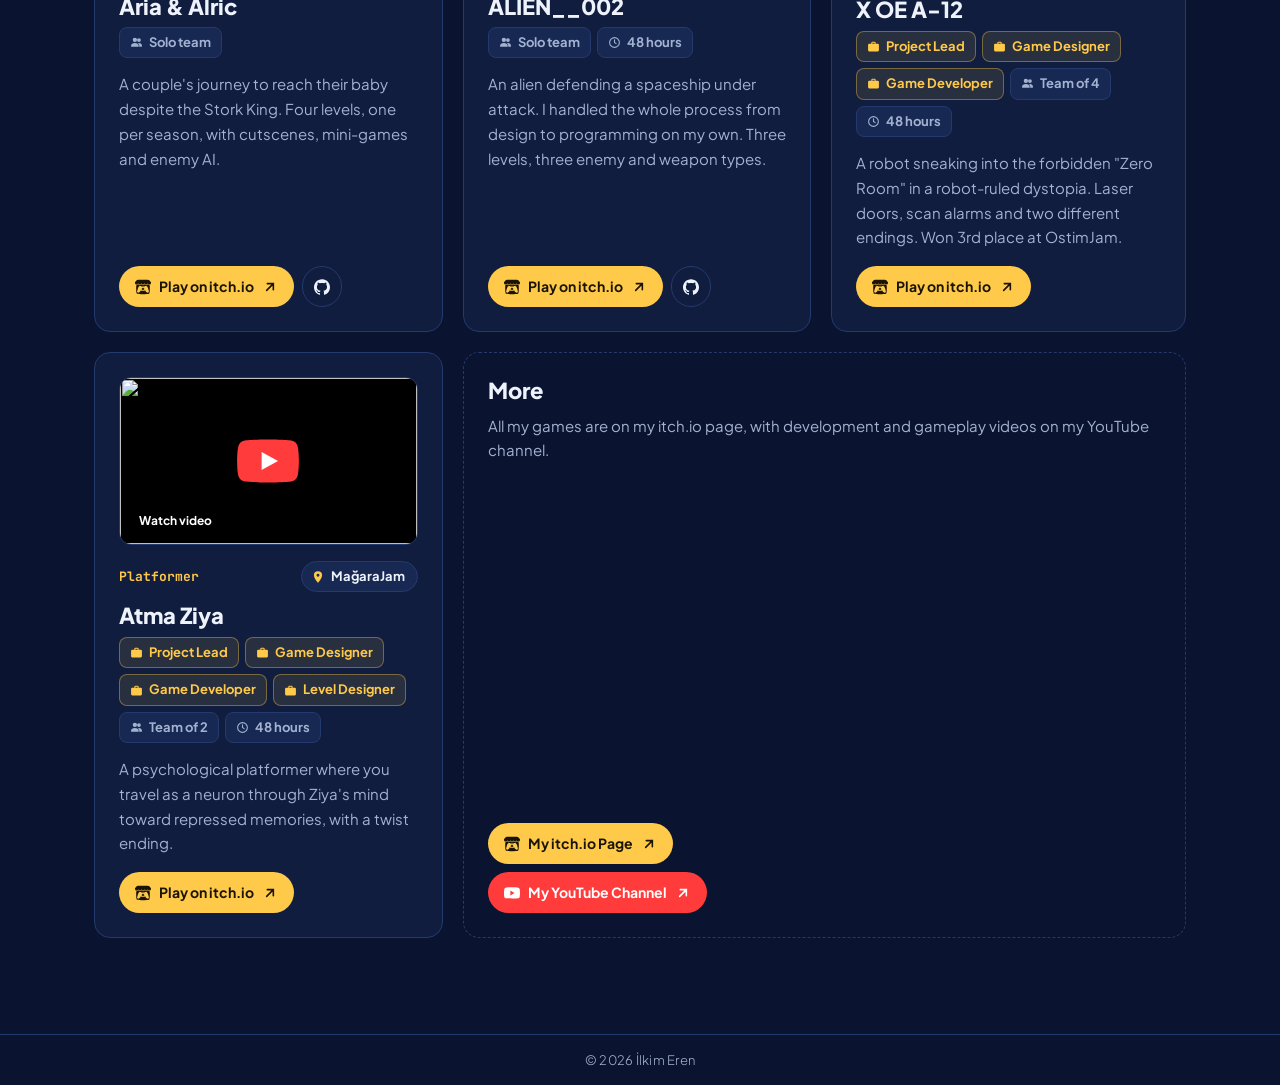
==== commit 770e7de3: "Remove duplicate Food Flow card" ====
--- a/projeler.html
+++ b/projeler.html
@@ -54,13 +54,13 @@
 
       <div class="projects">
         <article class="project reveal">
+          <div class="ytv" role="button" tabindex="0" data-id="Ok-TpzLQ8_k" aria-label="Uçak ve Kara Aracı Simülasyonu video"><img src="https://i.ytimg.com/vi/Ok-TpzLQ8_k/hqdefault.jpg" alt="" loading="lazy"><span class="ytv-play"><svg viewBox="0 0 68 48" aria-hidden="true"><path d="M66.5 7.7a8.5 8.5 0 0 0-6-6C55.2.3 34 .3 34 .3s-21.2 0-26.5 1.4a8.5 8.5 0 0 0-6 6C.1 13 .1 24 .1 24s0 11 1.4 16.3a8.5 8.5 0 0 0 6 6C12.8 47.7 34 47.7 34 47.7s21.2 0 26.5-1.4a8.5 8.5 0 0 0 6-6C67.9 35 67.9 24 67.9 24s0-11-1.4-16.3Z" fill="#FF3B3B"/><path d="M45 24 27 14v20Z" fill="#fff"/></svg></span><span class="ytv-label"><span class="tr">Videoyu izle</span><span class="en">Watch video</span></span></div>
           <div class="ptop"><span class="kind"><span class="tr">Simülasyon</span><span class="en">Simulation</span></span><span class="pin"><svg><use href="#i-pin"/></svg>Hypernova</span></div>
           <h3><span class="tr">Uçak ve Kara Aracı Simülasyonu</span><span class="en">Aircraft and Ground Vehicle Simulation</span></h3>
           <div class="roles"><span class="rb"><svg><use href="#i-role"/></svg><span class="tr">Geliştirici</span><span class="en">Developer</span></span><span class="rb meta"><svg><use href="#i-team"/></svg><span class="tr">Tek kişilik proje</span><span class="en">Solo project</span></span></div>
           <p><span class="tr">Unreal Engine ile uçak ve kara araçları için gerçekçi, gerçek zamanlı bir simülasyon ortamı geliştirdim. Arazi için renk kodlu tek bir maske dokusuyla hem zemin malzemelerini (çim, toprak, kaya, kum) hem de PCG Graph ile bitki dağılımını kontrol eden prosedürel bir arazi sistemi tasarladım; sahne ve render performansını akıcı çalışacak şekilde optimize ettim.</span><span class="en">I developed a realistic, real-time simulation environment for aircraft and ground vehicles in Unreal Engine. For the terrain, I designed a procedural landscape system where a single color-coded mask texture drives both ground materials (grass, dirt, rock, sand) and, via PCG Graph, foliage distribution; I also optimized scene and render performance.</span></p>
           <ul class="tags"><li>Unreal Engine</li><li>C++</li><li>PCG Graph</li><li><span class="tr">Prosedürel Üretim</span><span class="en">Procedural Generation</span></li><li><span class="tr">Arazi Tasarımı</span><span class="en">Terrain Design</span></li></ul>
           <div class="links">
-            <a class="btn sm yt" href="https://www.youtube.com/watch?v=Ok-TpzLQ8_k" target="_blank" rel="noopener"><svg><use href="#i-yt"/></svg><span class="tr">Videoyu İzle</span><span class="en">Watch Video</span></a>
             <a class="btn sm outline" href="https://github.com/ilqim/color-mask-based-landscape-ue5" target="_blank" rel="noopener"><svg><use href="#i-gh"/></svg>GitHub</a>
           </div>
         </article>
@@ -73,19 +73,7 @@
           <ul class="tags"><li>YOLO</li><li>Python</li><li>Raspberry Pi</li><li>ONNX</li><li>TFLite</li><li>NCNN</li><li>CVAT</li></ul>
         </article>
 
-        <article class="project reveal">
-          <div class="ptop"><span class="kind"><span class="tr">Mobil Oyun</span><span class="en">Mobile Game</span></span><span class="pin"><svg><use href="#i-pin"/></svg>UDO Games</span></div>
-          <h3>Food Flow <span class="sub"><span class="tr">· Üç Haftada Profesyonel Mobil Oyun</span><span class="en">· A Professional Mobile Game in Three Weeks</span></span></h3>
-          <div class="roles"><span class="rb"><svg><use href="#i-role"/></svg><span class="tr">Ekip Lideri</span><span class="en">Team Lead</span></span><span class="rb"><svg><use href="#i-role"/></svg><span class="tr">Oyun Tasarımcısı</span><span class="en">Game Designer</span></span><span class="rb"><svg><use href="#i-role"/></svg><span class="tr">Oyun Geliştirici</span><span class="en">Game Developer</span></span><span class="rb meta"><svg><use href="#i-team"/></svg><span class="tr">5 kişilik ekip</span><span class="en">Team of 5</span></span></div>
-          <p><span class="tr">Food Flow, konveyör bant ve sıra mekaniğine dayanan bir mobil sıralama puzzle oyunu. Profesyonel bir oyun stüdyosunun iş akışıyla, üç haftada konseptten oynanabilir bir mobil oyuna ulaştık. Proje yöneticisi olarak 5 kişilik ekibin görev dağılımını ve takvimini yönettim. Oyun tasarımcısı olarak konsepti ve mekanikleri belirledim, seviye tasarımını kurdum, oyunun temel döngüsünü (core loop) ve oyun içi ekonomisini oluşturdum. Oyunun geliştirilmesinde de aktif olarak yer aldım; oyun Unity ile geliştirildi.</span><span class="en">Food Flow is a mobile sorting puzzle game built on conveyor belt and queue mechanics. Following a professional game studio's workflow, we went from concept to a playable mobile game in three weeks. As project manager, I handled task distribution and scheduling for the 5-person team. As game designer, I defined the concept and mechanics, built the level design, and created the game's core loop and in-game economy. I was also actively involved in development; the game was built in Unity.</span></p>
-          <ul class="tags"><li>Unity</li><li>C#</li><li><span class="tr">Proje Yönetimi</span><span class="en">Project Management</span></li><li><span class="tr">Oyun Tasarımı</span><span class="en">Game Design</span></li><li><span class="tr">Oyun Programlama</span><span class="en">Game Programming</span></li><li><span class="tr">Seviye Tasarımı</span><span class="en">Level Design</span></li><li><span class="tr">Oyun Ekonomisi</span><span class="en">Game Economy</span></li></ul>
-          <div class="links">
-            <a class="btn sm yt" href="https://www.youtube.com/watch?v=TKQ1hi1qTa4" target="_blank" rel="noopener"><svg><use href="#i-yt"/></svg><span class="tr">Videoyu İzle</span><span class="en">Watch Video</span></a>
-            <a class="btn sm outline" href="https://github.com/ilqim/restaurant-loop" target="_blank" rel="noopener"><svg><use href="#i-gh"/></svg>GitHub</a>
-          </div>
-        </article>
-
-        <article class="project reveal">
+        <article class="project wide reveal">
           <div class="ptop"><span class="kind">Web</span><span class="pin"><svg><use href="#i-pin"/></svg>Bilicisoft</span></div>
           <h3><span class="tr">Angular ile Web Siteleri</span><span class="en">Websites Built with Angular</span></h3>
           <div class="roles"><span class="rb"><svg><use href="#i-role"/></svg><span class="tr">Frontend Geliştirici</span><span class="en">Frontend Developer</span></span></div>
@@ -111,6 +99,7 @@
           <h3>Food Flow</h3>
           <div class="roles"><span class="rb"><svg><use href="#i-role"/></svg><span class="tr">Ekip Lideri</span><span class="en">Team Lead</span></span><span class="rb"><svg><use href="#i-role"/></svg><span class="tr">Oyun Tasarımcısı</span><span class="en">Game Designer</span></span><span class="rb"><svg><use href="#i-role"/></svg><span class="tr">Oyun Geliştirici</span><span class="en">Game Developer</span></span><span class="rb meta"><svg><use href="#i-team"/></svg><span class="tr">5 kişilik ekip</span><span class="en">Team of 5</span></span><span class="rb meta"><svg><use href="#i-clock"/></svg><span class="tr">3 hafta</span><span class="en">3 weeks</span></span></div>
           <div class="feat-row"><p><span class="tr">Konveyör bant ve sıra (queue) mekaniğine dayanan bir mobil sıralama puzzle oyunu. Ortada sipariş balonlarıyla bekleyen bir müşteri kalabalığı, çevresinde dönen bir bant var. Amaç, doğru yemek kulelerini banda göndererek herkesi doyurmak ve salonu tamamen boşaltmak.</span><span class="en">A mobile sorting puzzle built on conveyor belt and queue mechanics. A crowd of customers waits in the middle with order bubbles while a belt loops around them. The goal is to send the right food stacks to the belt, feed everyone and clear the hall.</span></p><div class="ytv" role="button" tabindex="0" data-id="TKQ1hi1qTa4" aria-label="Food Flow video"><img src="https://i.ytimg.com/vi/TKQ1hi1qTa4/hqdefault.jpg" alt="" loading="lazy"><span class="ytv-play"><svg viewBox="0 0 68 48" aria-hidden="true"><path d="M66.5 7.7a8.5 8.5 0 0 0-6-6C55.2.3 34 .3 34 .3s-21.2 0-26.5 1.4a8.5 8.5 0 0 0-6 6C.1 13 .1 24 .1 24s0 11 1.4 16.3a8.5 8.5 0 0 0 6 6C12.8 47.7 34 47.7 34 47.7s21.2 0 26.5-1.4a8.5 8.5 0 0 0 6-6C67.9 35 67.9 24 67.9 24s0-11-1.4-16.3Z" fill="#FF3B3B"/><path d="M45 24 27 14v20Z" fill="#fff"/></svg></span><span class="ytv-label"><span class="tr">Videoyu izle</span><span class="en">Watch video</span></span></div></div>
+          <p class="duty"><span class="tr"><b>Görevim:</b> Ekip lideri olarak 5 kişilik ekibin görev dağılımını ve takvimini yönettim. Oyun tasarımcısı olarak konsepti ve mekanikleri belirledim, seviye tasarımını kurdum, oyunun temel döngüsünü (core loop) ve oyun içi ekonomisini oluşturdum. Geliştirmede de aktif olarak yer aldım.</span><span class="en"><b>My role:</b> As team lead, I managed task distribution and scheduling for the 5-person team. As game designer, I defined the concept and mechanics, built the level design, and created the core loop and in-game economy. I was also actively involved in development.</span></p>
           <ul class="mech">
             <li><b><span class="tr">Konveyör Bandı ve Siparişler</span><span class="en">Conveyor Belt & Orders</span></b><span class="tr">Seçilen yemek tepsileri bantta taşınır ve aynı siparişi veren müşterilere otomatik servis edilir.</span><span class="en">Selected food trays ride the belt and are served automatically to customers with matching orders.</span></li>
             <li><b><span class="tr">Slot Sistemi</span><span class="en">Slot System</span></b><span class="tr">Seçilen yemekler slotlarda bekler; tüm slotlar doluyken yeni yemek gelirse level kaybedilir.</span><span class="en">Picked food waits in slots; if a new item arrives while all slots are full, the level is lost.</span></li>
--- a/style.css
+++ b/style.css
@@ -278,3 +278,6 @@
 .feat-row p{margin:0}
 .feat-row .ytv{margin:0}
 @media (max-width:900px){.feat-row{grid-template-columns:1fr}}
+.game .duty{flex:none;font-size:14px;margin:0 0 14px;color:var(--muted)}
+.game .duty b{color:var(--ink)}
+.projects .project > p{flex:none}
